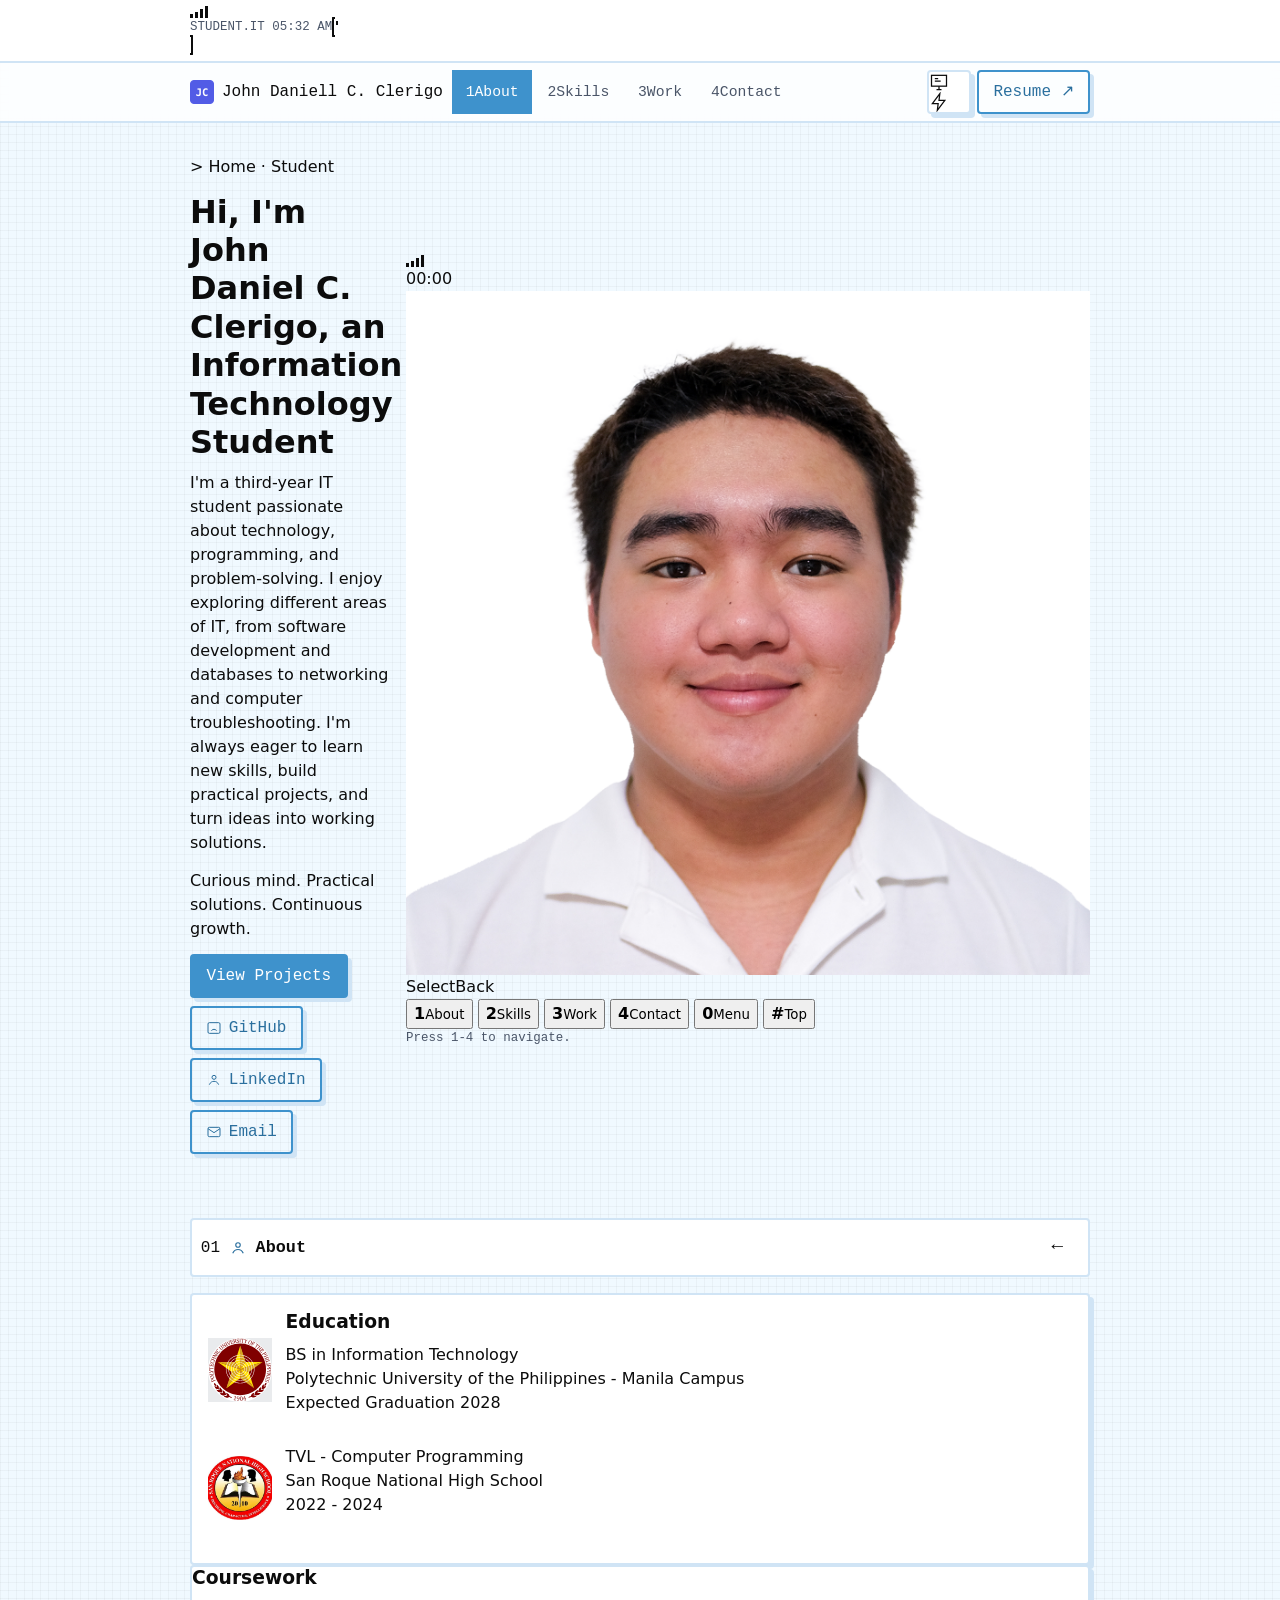
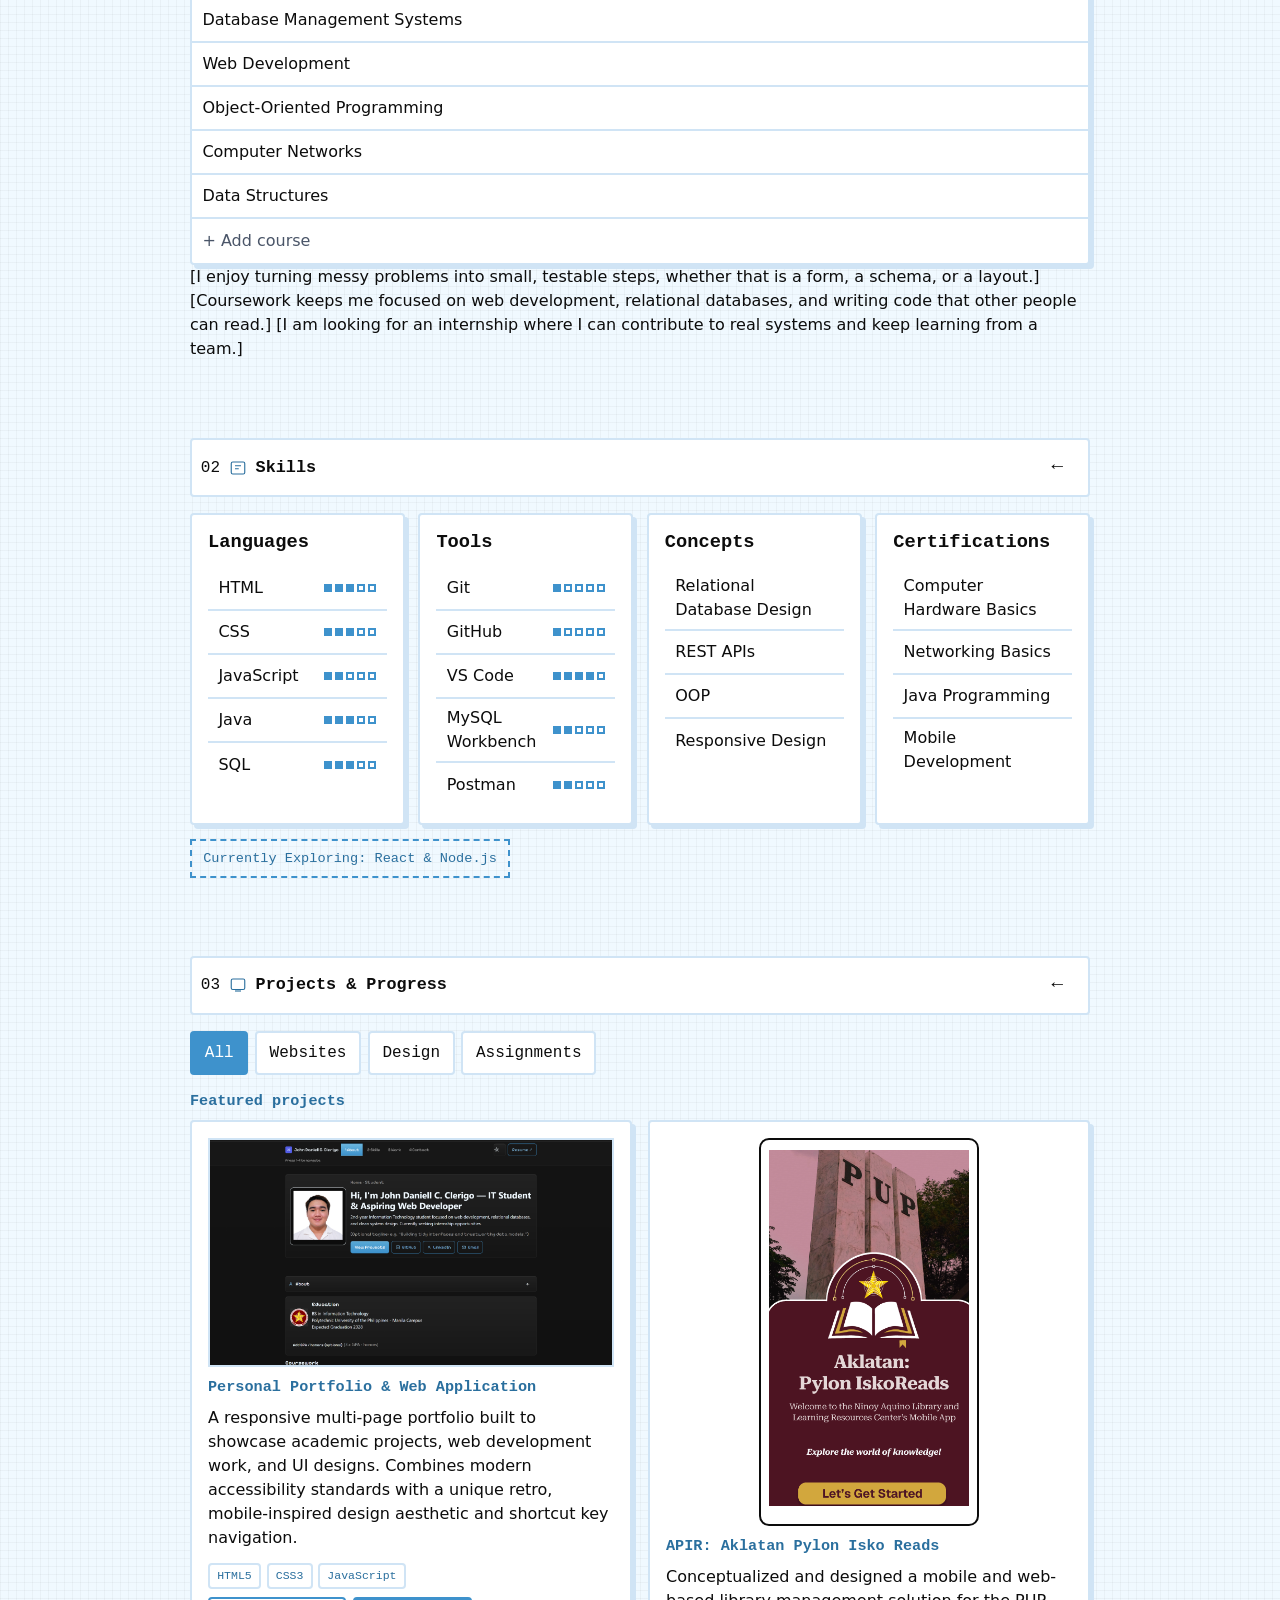
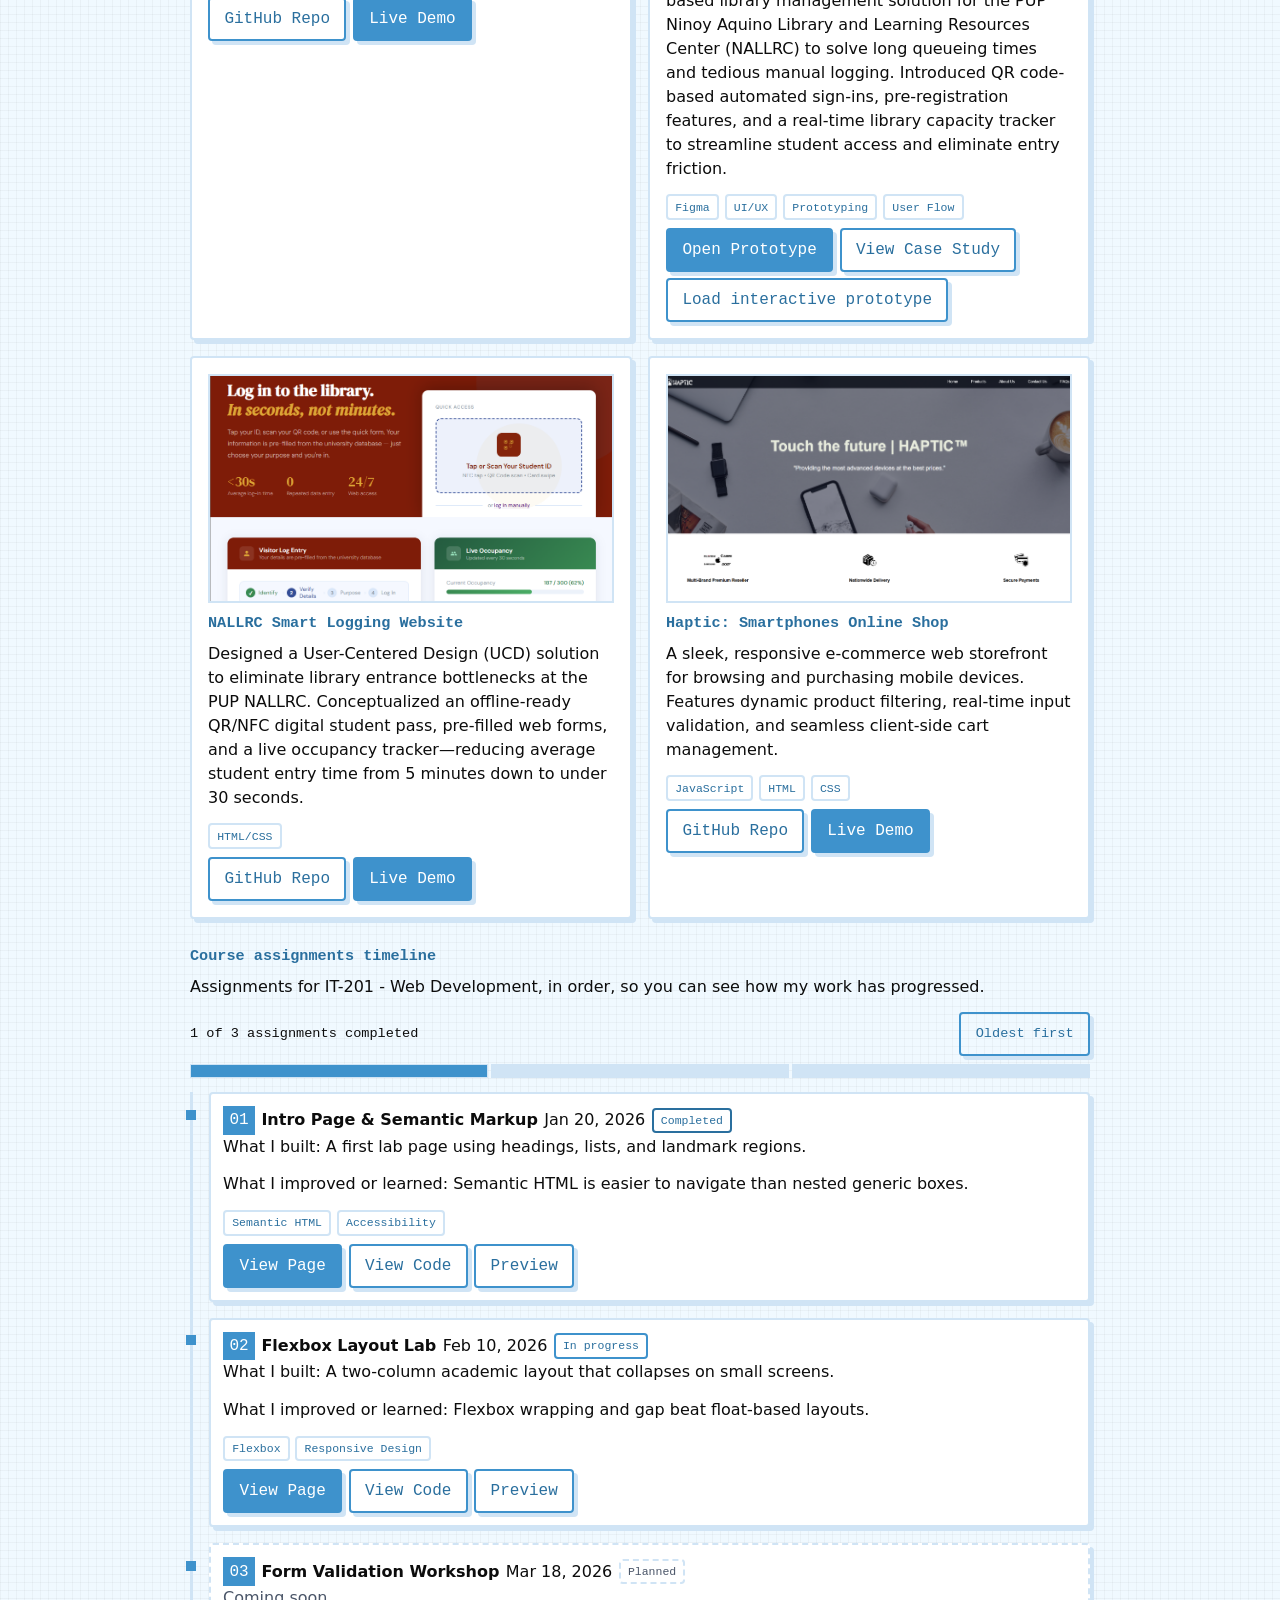
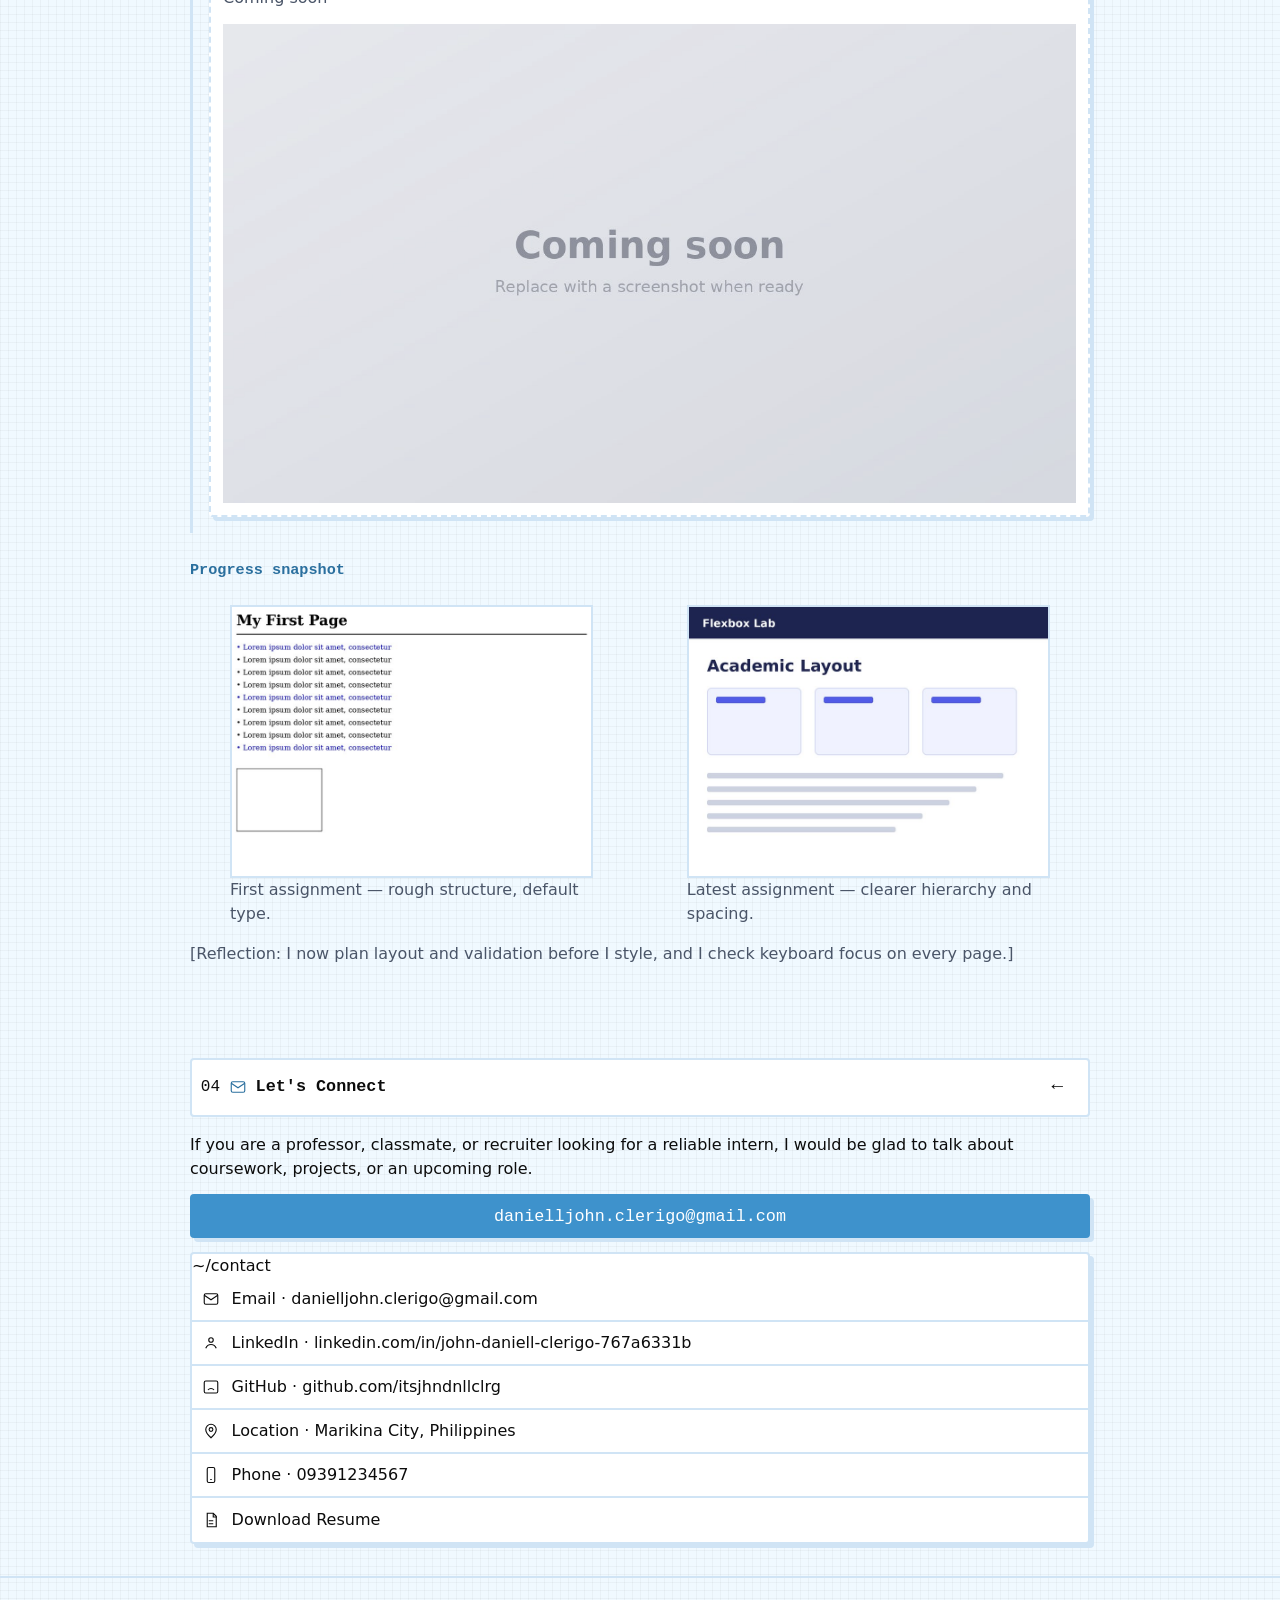
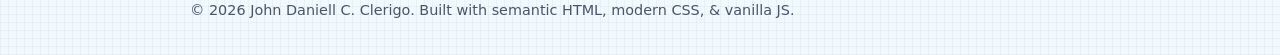
==== index.html @ c13b2cd9 "Redesign website with professional look, Nokia & Blackberry UI vibe (6ad8b2f47872bfcf7df436b7)" ====
<!DOCTYPE html>
<html lang="en" data-theme="dark">
<head>
  <meta charset="UTF-8">
  <meta name="viewport" content="width=device-width, initial-scale=1">
  <title>John Daniell C. Clerigo — IT Student Portfolio</title>
  <meta name="description" content="Portfolio of a 2nd-year Information Technology student seeking internships. Web development, databases, and clean system design.">
  <meta name="theme-color" content="#0a0a0f">
  <link rel="preconnect" href="https://fonts.googleapis.com">
  <link rel="preconnect" href="https://fonts.gstatic.com" crossorigin>
  <link href="https://fonts.googleapis.com/css2?family=Orbitron:wght@500;700;900&family=JetBrains+Mono:wght@400;500;700&family=Share+Tech+Mono&display=swap" rel="stylesheet">
  <link rel="stylesheet" href="styles.css">
</head>
<body>
  <a class="skip" href="#main">Skip to content</a>
  <div class="scroll-meter" aria-hidden="true"><span id="scroll-meter"></span></div>

  <header class="site-header" id="top">
    <div class="status-bar" aria-hidden="true">
      <div class="wrap status-inner">
        <span class="signal"><i></i><i></i><i></i><i></i></span>
        <span>STUDENT.IT</span>
        <span class="grow" id="status-clock" data-clock>00:00</span>
        <span class="battery" title="Battery"><span id="battery-fill"></span></span>
      </div>
    </div>
    <div class="wrap">
      <nav class="nav-row" aria-label="Primary">
        <a class="logo" href="#top">
          <span class="logo-mark"><img class="logo-img" src="images/logo/logo.png" alt="" aria-hidden="true" width="24" height="24" decoding="async"></span>
          <span class="logo-text">John Daniell C. Clerigo</span>
        </a>
        <ul class="nav-links">
          <li><a href="#about" data-nav="about"><span class="nav-key">1</span> About</a></li>
          <li><a href="#skills" data-nav="skills"><span class="nav-key">2</span> Skills</a></li>
          <li><a href="#work" data-nav="work"><span class="nav-key">3</span> Work</a></li>
          <li><a href="#contact" data-nav="contact"><span class="nav-key">4</span> Contact</a></li>
        </ul>
        <div class="nav-actions">
          <button class="icon-btn" id="theme-toggle" type="button" aria-label="Switch to LCD mode" aria-pressed="false">
            <svg class="icon-lcd" width="20" height="20" viewBox="0 0 24 24" aria-hidden="true" fill="none" stroke="currentColor" stroke-width="1.5"><rect x="3" y="4" width="18" height="13"/><path d="M7 8h4M7 11h7M9 21h6M12 17v4"/></svg>
            <svg class="icon-neon" width="20" height="20" viewBox="0 0 24 24" aria-hidden="true" fill="none" stroke="currentColor" stroke-width="1.5"><path d="M13 2 4 14h7l-1 8 9-12h-7z"/></svg>
          </button>
          <!-- TODO: replace — point this outlined Resume button at a real PDF -->
          <a class="btn btn-ghost" href="files/resume.pdf" target="_blank" rel="noopener noreferrer">Resume ↗</a>
        </div>
      </nav>
    </div>
  </header>

  <main id="main">
    <section class="hero" id="home" aria-labelledby="hero-title">
      <div class="wrap hero-grid">
        <div class="hero-copy">
          <p class="eyebrow"><span class="prompt" aria-hidden="true">&gt;</span> Home · Student<span class="cursor" aria-hidden="true"></span></p>
          <h1 id="hero-title" class="glitch" data-text="Hi, I'm John Daniel C. Clerigo, an Information Technology Student">Hi, I'm <span class="hl">John Daniel C. Clerigo</span>, an Information Technology Student</h1>
          <p class="lead">I'm a third-year IT student passionate about technology, programming, and problem-solving. I enjoy exploring different areas of IT, from software development and databases to networking and computer troubleshooting. I'm always eager to learn new skills, build practical projects, and turn ideas into working solutions.</p>
          <p class="tagline"><span data-typewriter>Curious mind. Practical solutions. Continuous growth.</span><span class="cursor" aria-hidden="true"></span></p>
          <div class="hero-actions">
            <a class="btn btn-solid" href="#work">View Projects</a>
            <a class="btn btn-ghost" href="https://github.com/itsjhndnllclrg" target="_blank" rel="noopener noreferrer">
              <svg width="16" height="16" viewBox="0 0 24 24" aria-hidden="true" fill="none" stroke="currentColor" stroke-width="1.5"><path d="M8 16s1.5-2 4-2 4 2 4 2"/><path d="M9 9h.01M15 9h.01"/><rect x="3" y="4" width="18" height="16" rx="2"/></svg>
              GitHub
            </a>
            <a class="btn btn-ghost" href="https://www.linkedin.com/in/john-daniell-clerigo-767a6331b" target="_blank" rel="noopener noreferrer">
              <svg width="16" height="16" viewBox="0 0 24 24" aria-hidden="true" fill="none" stroke="currentColor" stroke-width="1.5"><circle cx="12" cy="8" r="3"/><path d="M5 19c1.5-3.5 4-5 7-5s5.5 1.5 7 5"/></svg>
              LinkedIn
            </a>
            <a class="btn btn-ghost" href="mailto:danielljohn.clerigo@gmail.com">
              <svg width="16" height="16" viewBox="0 0 24 24" aria-hidden="true" fill="none" stroke="currentColor" stroke-width="1.5"><rect x="3" y="5" width="18" height="14" rx="2"/><path d="m3 7 9 6 9-6"/></svg>
              Email
            </a>
          </div>
        </div>

        <!-- Handset: the portrait sits on a phone "screen"; the keypad doubles as navigation -->
        <div class="device">
          <div class="device-body">
            <div class="device-top" aria-hidden="true"><span class="led"></span><span class="speaker"></span></div>
            <div class="device-screen">
              <div class="screen-bar" aria-hidden="true">
                <span class="signal"><i></i><i></i><i></i><i></i></span>
                <span data-clock>00:00</span>
              </div>
              <img class="media ratio-1x1" src="images/profile/profile.png" alt="Portrait of John Daniell C. Clerigo" width="400" height="400">
              <div class="screen-soft" aria-hidden="true"><span>Select</span><span>Back</span></div>
            </div>
            <div class="device-nav" aria-hidden="true"><span class="call"></span><span class="trackball"></span><span class="end"></span></div>
            <div class="keypad" role="group" aria-label="Keypad shortcuts">
              <button class="key" type="button" data-go="#about" data-key="1"><b>1</b><small>About</small></button>
              <button class="key" type="button" data-go="#skills" data-key="2"><b>2</b><small>Skills</small></button>
              <button class="key" type="button" data-go="#work" data-key="3"><b>3</b><small>Work</small></button>
              <button class="key" type="button" data-go="#contact" data-key="4"><b>4</b><small>Contact</small></button>
              <button class="key" type="button" data-open-menu data-key="0"><b>0</b><small>Menu</small></button>
              <button class="key" type="button" data-go="#top" data-key="#"><b>#</b><small>Top</small></button>
            </div>
          </div>
          <p class="hint">Press 1-4 to navigate.</p>
        </div>
      </div>
    </section>

    <section class="wrap" id="about" aria-labelledby="about-title">
      <header class="title-bar">
        <span class="sec-index" aria-hidden="true">01</span>
        <svg class="tb-icon" viewBox="0 0 24 24" aria-hidden="true" fill="none" stroke="currentColor" stroke-width="1.5"><circle cx="12" cy="8" r="3"/><path d="M5 19c1.5-3.5 4-5 7-5s5.5 1.5 7 5"/></svg>
        <h2 id="about-title" data-scramble>About</h2>
        <span class="sec-rule" aria-hidden="true"></span>
        <a class="tb-back" href="#top" aria-label="Back to top">←</a>
      </header>
      <div class="about-grid">
        <article class="card holo edu-card">
          <div class="edu">
            <!-- TODO: replace — university mark 64x64 (school crest or wordmark you have rights to use) -->
            <img class="media edu-logo" src="images/logo/school-logo.svg" alt="University crest" width="64" height="64" loading="lazy">
            <div>
              <h3>Education</h3>
              <p>BS in Information Technology<br>
                Polytechnic University of the Philippines - Manila Campus<br>
                Expected Graduation 2028</p>
            </div>
          </div>
          <div class="edu">
            <!-- TODO: replace — save the San Roque National High School logo as images/logo/school-logo-2.svg (or .png and update src) -->
            <img class="media edu-logo" src="images/logo/school-logo-2.jpg" alt="San Roque National High School logo" width="64" height="64" loading="lazy">
            <div>
              <p>TVL - Computer Programming<br>
                San Roque National High School<br>
                2022 - 2024</p>
            </div>
          </div>
        </article>
        <div class="card terminal list-card">
          <div class="term-head">
            <span class="term-dots" aria-hidden="true"><i></i><i></i><i></i></span>
            <h3>Coursework</h3>
          </div>
          <div class="row" tabindex="0"><span class="row-text">Database Management Systems</span></div>
          <div class="row" tabindex="0"><span class="row-text">Web Development</span></div>
          <div class="row" tabindex="0"><span class="row-text">Object-Oriented Programming</span></div>
          <div class="row" tabindex="0"><span class="row-text">Computer Networks</span></div>
          <div class="row" tabindex="0"><span class="row-text">Data Structures</span></div>
          <!-- TODO: replace — extra coursework row -->
          <div class="row" tabindex="0"><span class="row-text muted">+ Add course</span></div>
        </div>
      </div>
      <p class="bio-todo">
        <!-- TODO: replace — three-sentence bio -->
        [I enjoy turning messy problems into small, testable steps, whether that is a form, a schema, or a layout.]
        [Coursework keeps me focused on web development, relational databases, and writing code that other people can read.]
        [I am looking for an internship where I can contribute to real systems and keep learning from a team.]
      </p>
    </section>

    <section class="wrap" id="skills" aria-labelledby="skills-title">
      <header class="title-bar">
        <span class="sec-index" aria-hidden="true">02</span>
        <svg class="tb-icon" viewBox="0 0 24 24" aria-hidden="true" fill="none" stroke="currentColor" stroke-width="1.5"><path d="M8 9h8M8 13h5"/><rect x="3" y="4" width="18" height="16" rx="2"/></svg>
        <h2 id="skills-title" data-scramble>Skills</h2>
        <span class="sec-rule" aria-hidden="true"></span>
        <a class="tb-back" href="#top" aria-label="Back to top">←</a>
      </header>
      <div class="skills-grid">
        <article class="card">
          <div class="skill-head"><h3>Languages</h3></div>
          <div class="row" tabindex="0"><span class="row-text">HTML</span><span class="dots" aria-label="Proficiency 3 of 5"><i class="dot on"></i><i class="dot on"></i><i class="dot on"></i><i class="dot"></i><i class="dot"></i></span></div>
          <div class="row" tabindex="0"><span class="row-text">CSS</span><span class="dots" aria-label="Proficiency 3 of 5"><i class="dot on"></i><i class="dot on"></i><i class="dot on"></i><i class="dot"></i><i class="dot"></i></span></div>
          <div class="row" tabindex="0"><span class="row-text">JavaScript</span><span class="dots" aria-label="Proficiency 2 of 5"><i class="dot on"></i><i class="dot on"></i><i class="dot"></i><i class="dot"></i><i class="dot"></i></span></div>
          <div class="row" tabindex="0"><span class="row-text">Java</span><span class="dots" aria-label="Proficiency 3 of 5"><i class="dot on"></i><i class="dot on"></i><i class="dot on"></i><i class="dot"></i><i class="dot"></i></span></div>
          <div class="row" tabindex="0"><span class="row-text">SQL</span><span class="dots" aria-label="Proficiency 3 of 5"><i class="dot on"></i><i class="dot on"></i><i class="dot on"></i><i class="dot"></i><i class="dot"></i></span></div>
        </article>
        <article class="card">
          <div class="skill-head"><h3>Tools</h3></div>
          <div class="row" tabindex="0"><span class="row-text">Git</span><span class="dots" aria-label="Proficiency 1 of 5"><i class="dot on"></i><i class="dot"></i><i class="dot"></i><i class="dot"></i><i class="dot"></i></span></div>
          <div class="row" tabindex="0"><span class="row-text">GitHub</span><span class="dots" aria-label="Proficiency 1 of 5"><i class="dot on"></i><i class="dot"></i><i class="dot"></i><i class="dot"></i><i class="dot"></i></span></div>
          <div class="row" tabindex="0"><span class="row-text">VS Code</span><span class="dots" aria-label="Proficiency 4 of 5"><i class="dot on"></i><i class="dot on"></i><i class="dot on"></i><i class="dot on"></i><i class="dot"></i></span></div>
          <div class="row" tabindex="0"><span class="row-text">MySQL Workbench</span><span class="dots" aria-label="Proficiency 3 of 5"><i class="dot on"></i><i class="dot on"></i><i class="dot"></i><i class="dot"></i><i class="dot"></i></span></div>
          <div class="row" tabindex="0"><span class="row-text">Postman</span><span class="dots" aria-label="Proficiency 2 of 5"><i class="dot on"></i><i class="dot on"></i><i class="dot"></i><i class="dot"></i><i class="dot"></i></span></div>
        </article>
        <article class="card">
          <div class="skill-head"><h3>Concepts</h3></div>
          <div class="row" tabindex="0"><span class="row-text">Relational Database Design</span></div>
          <div class="row" tabindex="0"><span class="row-text">REST APIs</span></div>
          <div class="row" tabindex="0"><span class="row-text">OOP</span></div>
          <div class="row" tabindex="0"><span class="row-text">Responsive Design</span></div>
        </article>
        <article class="card">
          <div class="skill-head"><h3>Certifications</h3></div>
          <div class="row" tabindex="0"><span class="row-text">Computer Hardware Basics</span></div>
          <div class="row" tabindex="0"><span class="row-text">Networking Basics</span></div>
          <div class="row" tabindex="0"><span class="row-text">Java Programming</span></div>
          <div class="row" tabindex="0"><span class="row-text">Mobile Development</span></div>
        </article>
      </div>
      <p class="exploring">Currently Exploring: React &amp; Node.js</p>
    </section>

    <section class="wrap" id="work" aria-labelledby="work-title">
      <header class="title-bar">
        <span class="sec-index" aria-hidden="true">03</span>
        <svg class="tb-icon" viewBox="0 0 24 24" aria-hidden="true" fill="none" stroke="currentColor" stroke-width="1.5"><rect x="3" y="4" width="18" height="14" rx="2"/><path d="M8 20h8"/></svg>
        <h2 id="work-title" data-scramble>Projects &amp; Progress</h2>
        <span class="sec-rule" aria-hidden="true"></span>
        <a class="tb-back" href="#top" aria-label="Back to top">←</a>
      </header>

      <div class="chips" role="toolbar" aria-label="Filter work">
        <button type="button" data-filter="all" aria-pressed="true">All</button>
        <button type="button" data-filter="website" aria-pressed="false">Websites</button>
        <button type="button" data-filter="design" aria-pressed="false">Design</button>
        <button type="button" data-filter="assignment" aria-pressed="false">Assignments</button>
      </div>

      <div class="part" id="featured-part">
        <h3 class="part-title">Featured projects</h3>
        <div class="featured-grid" id="featured-mount">
          <article class="card phone-card" data-type="website">
            <img class="media ratio-16x9" src="images/projects/project-website.png" alt="Screenshot of the campus club website" width="1280" height="720" loading="lazy">
            <h3>Personal Portfolio & Web Application</h3>
            <p>A responsive multi-page portfolio built to showcase academic projects, web development work, and UI designs. Combines modern accessibility standards with a unique retro, mobile-inspired design aesthetic and shortcut key navigation.</p>
            <div class="tags"><span class="tag">HTML5</span><span class="tag">CSS3</span><span class="tag">JavaScript</span></div>
            <div class="btn-row">
              <a class="btn btn-ghost" href="https://github.com/username/repo-name" target="_blank" rel="noopener noreferrer">GitHub Repo</a>
              <a class="btn" href="https://example.com/demo" target="_blank" rel="noopener noreferrer">Live Demo</a>
            </div>
          </article>
          <article class="card phone-card" data-type="design">
            <div class="phone-frame"><img class="media ratio-9x16" src="images/projects/figma-preview.png" alt="Figma prototype preview of the lab hours app home screen" width="390" height="844" loading="lazy"></div>
            <h3>APIR: Aklatan Pylon Isko Reads</h3>
            <p>Conceptualized and designed a mobile and web-based library management solution for the PUP Ninoy Aquino Library and Learning Resources Center (NALLRC) to solve long queueing times and tedious manual logging. Introduced QR code-based automated sign-ins, pre-registration features, and a real-time library capacity tracker to streamline student access and eliminate entry friction.</p>
            <div class="tags"><span class="tag">Figma</span><span class="tag">UI/UX</span><span class="tag">Prototyping</span><span class="tag">User Flow</span></div>
            <div class="btn-row">
              <a class="btn" href="https://www.figma.com/proto/Z9Pwp96G6iDYp6Mgc9vI0x/master?node-id=774-1067&starting-point-node-id=774%3A1067&t=7H3u7gcsAoP9aYq5-1" target="_blank" rel="noopener noreferrer">Open Prototype</a>
              <a class="btn btn-ghost" href="https://docs.google.com/document/d/14WGVRVp4-AYHR7P2AM6S5hpCzhTPmUwiMzcJf4AJgGg/edit?usp=sharing" target="_blank" rel="noopener noreferrer">View Case Study</a>
              <button class="btn btn-ghost" type="button" data-figma="https://www.figma.com/proto/Z9Pwp96G6iDYp6Mgc9vI0x/master?node-id=774-1067&starting-point-node-id=774%3A1067&t=7H3u7gcsAoP9aYq5-1">Load interactive prototype</button>
            </div>
          </article>
          <article class="card phone-card" data-type="website">
            <img class="media ratio-16x9" src="images/projects/project-sims.png" alt="Screenshot of the Student Information Management System dashboard" width="1280" height="720" loading="lazy">
            <h3>NALLRC Smart Logging Website</h3>
            <p>Designed a User-Centered Design (UCD) solution to eliminate library entrance bottlenecks at the PUP NALLRC. Conceptualized an offline-ready QR/NFC digital student pass, pre-filled web forms, and a live occupancy tracker—reducing average student entry time from 5 minutes down to under 30 seconds.</p>
            <div class="tags"><span class="tag">HTML/CSS</span></div>
            <div class="btn-row">
              <a class="btn btn-ghost" href="https://github.com/itsjhndnllclrg/nallrc-smart-logging-website" target="_blank" rel="noopener noreferrer">GitHub Repo</a>
              <a class="btn" href="https://itsjhndnllclrg.github.io/nallrc-smart-logging-website/" target="_blank" rel="noopener noreferrer">Live Demo</a>
            </div>
          </article>
          <article class="card phone-card" data-type="website">
            <img class="media ratio-16x9" src="images/projects/haptic-preview.png" alt="Screenshot of the library visitor logging form" width="1280" height="720" loading="lazy">
            <h3>Haptic: Smartphones Online Shop</h3>
            <p>A sleek, responsive e-commerce web storefront for browsing and purchasing mobile devices. Features dynamic product filtering, real-time input validation, and seamless client-side cart management.</p>
            <div class="tags"><span class="tag">JavaScript</span><span class="tag">HTML</span><span class="tag">CSS</span></div>
            <div class="btn-row">
              <a class="btn btn-ghost" href="https://github.com/itsjhndnllclrg/haptic2023" target="_blank" rel="noopener noreferrer">GitHub Repo</a>
              <a class="btn" href="https://itsjhndnllclrg.github.io/haptic2023/src/home/home.html#" target="_blank" rel="noopener noreferrer">Live Demo</a>
            </div>
          </article>
        </div>
      </div>

      <div class="part" id="timeline-part">
        <h3 class="part-title">Course assignments timeline</h3>
        <p class="part-lead">Assignments for IT-201 - Web Development, in order, so you can see how my work has progressed.
        </p>
        <div class="progress-head">
          <span id="progress-label">1 of 3 assignments completed</span>
          <button class="btn btn-ghost sort-toggle" id="sort-toggle" type="button">Oldest first</button>
        </div>
        <div class="progress-track" id="progress-track" role="img" aria-label="1 of 3 assignments completed">
          <span class="progress-block on"></span><span class="progress-block"></span><span class="progress-block"></span>
        </div>
        <ol class="timeline" id="timeline-mount">
          <!-- TODO: replace — assignment 01 page, repo, and preview -->
          <li>
            <article class="card entry">
              <div class="entry-top">
                <span class="badge">01</span>
                <strong>Intro Page &amp; Semantic Markup</strong>
                <time datetime="2026-01-20">Jan 20, 2026</time>
                <span class="status-chip completed">Completed</span>
              </div>
              <p>What I built: A first lab page using headings, lists, and landmark regions.</p>
              <p>What I improved or learned: Semantic HTML is easier to navigate than nested generic boxes.</p>
              <div class="tags"><span class="tag">Semantic HTML</span><span class="tag">Accessibility</span></div>
              <div class="btn-row">
                <a class="btn" href="assignments/01-intro/index.html" target="_blank" rel="noopener noreferrer">View Page</a>
                <a class="btn btn-ghost" href="https://github.com/username/repo-name" target="_blank" rel="noopener noreferrer">View Code</a>
                <button class="btn btn-ghost" type="button" data-preview="assignments/01-intro/index.html">Preview</button>
              </div>
              <div class="preview-frame" hidden></div>
            </article>
          </li>
          <!-- TODO: replace — assignment 02 page, repo, and preview -->
          <li>
            <article class="card entry">
              <div class="entry-top">
                <span class="badge">02</span>
                <strong>Flexbox Layout Lab</strong>
                <time datetime="2026-02-10">Feb 10, 2026</time>
                <span class="status-chip progress">In progress</span>
              </div>
              <p>What I built: A two-column academic layout that collapses on small screens.</p>
              <p>What I improved or learned: Flexbox wrapping and gap beat float-based layouts.</p>
              <div class="tags"><span class="tag">Flexbox</span><span class="tag">Responsive Design</span></div>
              <div class="btn-row">
                <a class="btn" href="assignments/02-flexbox/index.html" target="_blank" rel="noopener noreferrer">View Page</a>
                <a class="btn btn-ghost" href="https://github.com/username/repo-name" target="_blank" rel="noopener noreferrer">View Code</a>
                <button class="btn btn-ghost" type="button" data-preview="assignments/02-flexbox/index.html">Preview</button>
              </div>
              <div class="preview-frame" hidden></div>
            </article>
          </li>
          <!-- TODO: replace — assignment 03 (planned) -->
          <li>
            <article class="card entry is-planned">
              <div class="entry-top">
                <span class="badge">03</span>
                <strong>Form Validation Workshop</strong>
                <time datetime="2026-03-18">Mar 18, 2026</time>
                <span class="status-chip planned">Planned</span>
              </div>
              <p class="muted">Coming soon</p>
              <img class="media ratio-16x9" src="images/progress/coming-soon.jpg" alt="Preview coming soon" width="1280" height="720" loading="lazy">
            </article>
          </li>
        </ol>
      </div>

      <div class="part">
        <h3 class="part-title">Progress snapshot</h3>
        <div class="ba-grid">
          <figure>
            <!-- TODO: replace — earliest assignment screenshot 4:3 -->
            <img class="media ratio-4x3" src="images/progress/before.jpg" alt="Screenshot of my first assignment" width="800" height="600" loading="lazy">
            <figcaption class="muted">First assignment — rough structure, default type.</figcaption>
          </figure>
          <figure>
            <!-- TODO: replace — latest assignment screenshot 4:3 -->
            <img class="media ratio-4x3" src="images/progress/after.jpg" alt="Screenshot of my latest assignment" width="800" height="600" loading="lazy">
            <figcaption class="muted">Latest assignment — clearer hierarchy and spacing.</figcaption>
          </figure>
        </div>
        <!-- TODO: replace — one-sentence reflection on growth -->
        <p class="muted reflection">[Reflection: I now plan layout and validation before I style, and I check keyboard focus on every page.]</p>
      </div>
    </section>

    <section class="wrap" id="contact" aria-labelledby="contact-title">
      <header class="title-bar">
        <span class="sec-index" aria-hidden="true">04</span>
        <svg class="tb-icon" viewBox="0 0 24 24" aria-hidden="true" fill="none" stroke="currentColor" stroke-width="1.5"><rect x="3" y="5" width="18" height="14" rx="2"/><path d="m3 7 9 6 9-6"/></svg>
        <h2 id="contact-title" data-scramble>Let's Connect</h2>
        <span class="sec-rule" aria-hidden="true"></span>
        <a class="tb-back" href="#top" aria-label="Back to top">←</a>
      </header>
      <div class="contact-grid">
        <div class="contact-intro">
          <p class="lead">If you are a professor, classmate, or recruiter looking for a reliable intern, I would be glad to talk about coursework, projects, or an upcoming role.</p>
          <p><a class="btn btn-solid contact-cta" href="mailto:danielljohn.clerigo@gmail.com">danielljohn.clerigo@gmail.com</a></p>
        </div>
        <div class="card terminal list-card">
          <div class="term-head" aria-hidden="true">
            <span class="term-dots"><i></i><i></i><i></i></span>
            <span class="term-title">~/contact</span>
          </div>
          <!-- TODO: replace — real email address -->
          <a class="row" href="mailto:danielljohn.clerigo@gmail.com">
            <svg width="18" height="18" viewBox="0 0 24 24" aria-hidden="true" fill="none" stroke="currentColor" stroke-width="1.5"><rect x="3" y="5" width="18" height="14" rx="2"/><path d="m3 7 9 6 9-6"/></svg>
            <span class="row-text">Email · danielljohn.clerigo@gmail.com</span>
          </a>
          <!-- TODO: replace — LinkedIn profile URL -->
          <a class="row" href="https://www.linkedin.com/in/john-daniell-clerigo-767a6331b" target="_blank" rel="noopener noreferrer">
            <svg width="18" height="18" viewBox="0 0 24 24" aria-hidden="true" fill="none" stroke="currentColor" stroke-width="1.5"><circle cx="12" cy="8" r="3"/><path d="M5 19c1.5-3.5 4-5 7-5s5.5 1.5 7 5"/></svg>
            <span class="row-text">LinkedIn · <span>linkedin.com/in/john-daniell-clerigo-767a6331b</span></span>
          </a>
          <!-- TODO: replace — GitHub profile URL -->
          <a class="row" href="https://github.com/itsjhndnllclrg" target="_blank" rel="noopener noreferrer">
            <svg width="18" height="18" viewBox="0 0 24 24" aria-hidden="true" fill="none" stroke="currentColor" stroke-width="1.5"><path d="M8 16s1.5-2 4-2 4 2 4 2"/><rect x="3" y="4" width="18" height="16" rx="2"/></svg>
            <span class="row-text">GitHub · <span>github.com/itsjhndnllclrg</span></span>
          </a>
          <!-- TODO: replace — city / region -->
          <div class="row" tabindex="0">
            <svg width="18" height="18" viewBox="0 0 24 24" aria-hidden="true" fill="none" stroke="currentColor" stroke-width="1.5"><path d="M12 21s7-6.2 7-11a7 7 0 1 0-14 0c0 4.8 7 11 7 11z"/><circle cx="12" cy="10" r="2.5"/></svg>
            <span class="row-text">Location · Marikina City, Philippines</span>
          </div>
          <!-- TODO: replace — optional phone, or remove this row -->
          <div class="row" tabindex="0">
            <svg width="18" height="18" viewBox="0 0 24 24" aria-hidden="true" fill="none" stroke="currentColor" stroke-width="1.5"><rect x="7" y="2" width="10" height="20" rx="2"/><path d="M11 18h2"/></svg>
            <span class="row-text">Phone · 09391234567</span>
          </div>
          <!-- TODO: replace — resume PDF -->
          <a class="row" href="files/resume.pdf" target="_blank" rel="noopener noreferrer">
            <svg width="18" height="18" viewBox="0 0 24 24" aria-hidden="true" fill="none" stroke="currentColor" stroke-width="1.5"><path d="M7 3h8l4 4v14H7z"/><path d="M15 3v5h5M9 13h6M9 17h6"/></svg>
            <span class="row-text">Download Resume</span>
          </a>
        </div>
      </div>
    </section>
  </main>

  <footer class="site-footer">
    <div class="wrap">
      <p>© 2026 John Daniell C. Clerigo. Built with semantic HTML, modern CSS, &amp; vanilla JS.</p>
    </div>
  </footer>

  <div class="softkeys" aria-label="Phone softkeys">
    <button type="button" id="soft-menu">Menu</button>
    <span class="softkeys-pad" aria-hidden="true"></span>
    <button type="button" id="soft-top">Top</button>
  </div>

  <dialog class="menu-ui" id="menu-dialog" aria-label="Numbered menu">
    <div class="card handset">
      <header class="title-bar">
        <h2>Menu</h2>
        <button class="tb-back" type="button" id="menu-close" aria-label="Close menu">←</button>
      </header>
      <ol class="menu-list">
        <li><button class="btn" type="button" data-go="#about">1 About</button></li>
        <li><button class="btn" type="button" data-go="#skills">2 Skills</button></li>
        <li><button class="btn" type="button" data-go="#work">3 Work</button></li>
        <li><button class="btn" type="button" data-go="#contact">4 Contact</button></li>
      </ol>
      <form class="cmd" id="cmd-form" autocomplete="off">
        <label class="sr-only" for="cmd-input">Command</label>
        <span class="prompt" aria-hidden="true">&gt;</span>
        <input id="cmd-input" type="text" spellcheck="false" placeholder="type help">
      </form>
      <p class="cmd-out" id="cmd-out" aria-live="polite"></p>
    </div>
  </dialog>

  <script src="script.js"></script>
</body>
</html>
---- styles.css ----
/* ===== VARIABLES ===== */
:root {
  --accent: #3E92CC;
  --accent-text: #2A6F9E;
  --bg: #F0F9FF;
  --card: #FFFFFF;
  --border: #D0E4F5;
  --text: #0C0C0C;
  --muted: #4A5568;
  --on-accent: #FFFFFF;
  --radius: 4px;
  --shadow: 4px 4px 0 var(--border);
  --border-w: 2px;
  --font-pixel: "Pixelify Sans", ui-monospace, "Cascadia Mono", "Segoe UI Mono", monospace;
  --font-body: system-ui, -apple-system, "Segoe UI", Roboto, sans-serif;
  --max: 900px;
  --tap: 44px;
  --ease: 0.16s steps(3);
}

[data-theme="dark"] {
  --accent: #3E92CC;
  --accent-text: #7EB8E0;
  --bg: #0C0C0C;
  --card: #181818;
  --border: #2A2A2A;
  --text: #F0F9FF;
  --muted: #A0A0A0;
  --on-accent: #FFFFFF;
  --radius: 8px;
  --shadow: none;
  --border-w: 1px;
  --font-body: system-ui, -apple-system, "Segoe UI", Roboto, sans-serif;
}

/* ===== BASE ===== */
*, *::before, *::after { box-sizing: border-box; }
html { scroll-behavior: smooth; }
@media (prefers-reduced-motion: reduce) {
  html { scroll-behavior: auto; }
  *, *::before, *::after {
    animation: none !important;
    transition: none !important;
    scroll-behavior: auto !important;
  }
}

body {
  margin: 0;
  font-family: var(--font-body);
  color: var(--text);
  background-color: var(--bg);
  background-image:
    repeating-linear-gradient(0deg, rgba(12, 12, 12, 0.035) 0 1px, transparent 1px 8px),
    repeating-linear-gradient(90deg, rgba(12, 12, 12, 0.035) 0 1px, transparent 1px 8px);
  line-height: 1.5;
  min-height: 100vh;
  padding-bottom: 4.5rem;
}
[data-theme="dark"] body {
  background-image: linear-gradient(180deg, #141414 0%, #0C0C0C 48%);
  letter-spacing: -0.01em;
}

img, svg, canvas { max-width: 100%; display: block; }
[hidden] { display: none !important; }
a { color: var(--accent-text); }
a:hover { color: var(--accent); }
h1, h2, h3 { line-height: 1.2; margin: 0 0 0.6rem; }
p { margin: 0 0 0.85rem; }
button, input, select { font: inherit; }
:focus { outline: none; }
:focus-visible {
  outline: 3px solid var(--accent);
  outline-offset: 2px;
}

.skip {
  position: absolute;
  left: 0.75rem;
  top: -3rem;
  z-index: 100;
  background: var(--card);
  color: var(--text);
  padding: 0.5rem 0.85rem;
  border: var(--border-w) solid var(--border);
  text-decoration: none;
}
.skip:focus { top: 0.75rem; }

.wrap {
  width: min(100% - 1.25rem, var(--max));
  margin-inline: auto;
}

.pixel {
  font-family: var(--font-pixel);
  letter-spacing: 0.02em;
}

/* ===== RETRO COMPONENTS ===== */
.status-bar {
  display: flex;
  align-items: center;
  gap: 0.6rem;
  padding: 0.35rem 0.9rem;
  font-family: var(--font-pixel);
  font-size: 0.78rem;
  color: var(--muted);
  border-bottom: var(--border-w) solid var(--border);
  background: var(--card);
}
[data-theme="dark"] .status-bar {
  background: linear-gradient(#222, #181818);
  border-bottom-color: #333;
  box-shadow: inset 0 1px 0 rgba(255, 255, 255, 0.12);
}
.status-bar .grow { margin-left: auto; }
.signal { display: flex; align-items: flex-end; gap: 2px; height: 12px; }
.signal i {
  display: block;
  width: 3px;
  background: var(--text);
}
.signal i:nth-child(1) { height: 4px; }
.signal i:nth-child(2) { height: 6px; }
.signal i:nth-child(3) { height: 9px; }
.signal i:nth-child(4) { height: 12px; }
.battery {
  width: 22px;
  height: 10px;
  border: 2px solid var(--text);
  border-radius: 1px;
  position: relative;
  padding: 1px;
}
.battery::after {
  content: "";
  position: absolute;
  right: -4px;
  top: 2px;
  width: 2px;
  height: 4px;
  background: var(--text);
}
.battery span {
  display: block;
  height: 100%;
  width: 72%;
  background: var(--accent);
}

.site-header { background: var(--card); border-bottom: var(--border-w) solid var(--border); }
[data-theme="dark"] .site-header {
  background: linear-gradient(#1f1f1f, #181818);
  box-shadow: inset 0 1px 0 rgba(255, 255, 255, 0.1);
}

.nav-row {
  display: flex;
  align-items: center;
  gap: 0.6rem;
  padding: 0.45rem 0;
  flex-wrap: wrap;
}
.logo {
  display: inline-flex;
  align-items: center;
  gap: 0.5rem;
  color: var(--text);
  text-decoration: none;
  font-family: var(--font-pixel);
  min-height: var(--tap);
}
.logo .placeholder { width: 24px; height: 24px; flex: 0 0 24px; font-size: 0.45rem; padding: 0; }
.logo .logo-img { width: 24px; height: 24px; flex: 0 0 24px; image-rendering: auto; }

.nav-links {
  display: none;
  list-style: none;
  margin: 0;
  padding: 0;
  gap: 0.15rem;
}
.nav-links a {
  display: inline-flex;
  align-items: center;
  min-height: var(--tap);
  padding: 0 0.7rem;
  text-decoration: none;
  color: var(--muted);
  font-family: var(--font-pixel);
  font-size: 0.92rem;
  border: 2px solid transparent;
}
.nav-links a[aria-current="true"],
.nav-links a:hover {
  color: var(--on-accent);
  background: var(--accent);
}
[data-theme="dark"] .nav-links a[aria-current="true"],
[data-theme="dark"] .nav-links a:hover {
  background: linear-gradient(#6BB7E0, #3E92CC);
  box-shadow: inset 0 1px 0 rgba(255, 255, 255, 0.35);
}

.nav-actions { display: flex; align-items: center; gap: 0.4rem; margin-left: auto; }
.hint {
  display: none;
  width: 100%;
  margin: 0;
  padding: 0 0 0.45rem;
  color: var(--muted);
  font-size: 0.78rem;
  font-family: var(--font-pixel);
}

.btn {
  display: inline-flex;
  align-items: center;
  justify-content: center;
  gap: 0.4rem;
  min-height: var(--tap);
  padding: 0 0.9rem;
  border: var(--border-w) solid var(--accent);
  border-radius: var(--radius);
  background: var(--accent);
  color: var(--on-accent);
  text-decoration: none;
  font-family: var(--font-pixel);
  cursor: pointer;
  transition: transform var(--ease), background var(--ease);
}
.btn:hover { filter: brightness(1.05); }
.btn-ghost {
  background: transparent;
  color: var(--accent-text);
  border-color: var(--accent);
}
[data-theme="light"] .btn,
[data-theme="light"] .btn-ghost {
  box-shadow: 4px 4px 0 var(--border);
}
[data-theme="dark"] .btn:not(.btn-ghost) {
  background: linear-gradient(#5AA9D6, #3E92CC);
  border-color: #2A6F9E;
  box-shadow: inset 0 1px 0 rgba(255, 255, 255, 0.28);
}
[data-theme="dark"] .btn-ghost {
  background: transparent;
  color: var(--accent-text);
  box-shadow: inset 0 1px 0 rgba(255, 255, 255, 0.12);
}
[data-theme="dark"] .btn-ghost:hover {
  background: linear-gradient(#5AA9D6, #3E92CC);
  color: var(--on-accent);
}
.icon-btn {
  width: var(--tap);
  height: var(--tap);
  padding: 0;
  border: var(--border-w) solid var(--border);
  border-radius: var(--radius);
  background: var(--card);
  color: var(--text);
  cursor: pointer;
}
[data-theme="light"] .icon-btn { box-shadow: 4px 4px 0 var(--border); }
[data-theme="dark"] .icon-btn {
  background: linear-gradient(#222, #181818);
  box-shadow: inset 0 1px 0 rgba(255, 255, 255, 0.12);
}
.icon-sun { display: none; }
[data-theme="dark"] .icon-sun { display: block; }
[data-theme="dark"] .icon-moon { display: none; }

.card {
  background: var(--card);
  border: var(--border-w) solid var(--border);
  border-radius: var(--radius);
  padding: 1rem;
}
[data-theme="light"] .card { box-shadow: var(--shadow); }
[data-theme="dark"] .card {
  background: linear-gradient(#222, #181818);
  box-shadow: inset 0 1px 0 rgba(255, 255, 255, 0.12);
}

.title-bar {
  display: flex;
  align-items: center;
  gap: 0.55rem;
  margin: 0 0 1rem;
  padding: 0.35rem 0.55rem;
  border: var(--border-w) solid var(--border);
  border-radius: var(--radius);
  background: var(--card);
  font-family: var(--font-pixel);
}
[data-theme="dark"] .title-bar {
  background: linear-gradient(#222, #181818);
  box-shadow: inset 0 1px 0 rgba(255, 255, 255, 0.12);
}
.title-bar h2 { margin: 0; flex: 1; font-size: 1.05rem; font-weight: 600; }
.tb-icon { width: 18px; height: 18px; color: var(--accent-text); flex: 0 0 18px; }
.tb-back {
  min-width: var(--tap);
  min-height: var(--tap);
  display: grid;
  place-items: center;
  color: var(--text);
  text-decoration: none;
  font-size: 1.2rem;
}

.row {
  display: flex;
  align-items: center;
  gap: 0.7rem;
  width: 100%;
  min-height: var(--tap);
  padding: 0.45rem 0.65rem;
  border: 0;
  border-bottom: var(--border-w) solid var(--border);
  background: transparent;
  color: inherit;
  text-align: left;
  text-decoration: none;
  cursor: pointer;
  font: inherit;
}
.row:last-child { border-bottom: 0; }
.row:hover, .row:focus-visible {
  background: var(--accent);
  color: var(--on-accent);
}
.row:hover .muted, .row:focus-visible .muted,
.row:hover a, .row:focus-visible a { color: var(--on-accent); }
[data-theme="dark"] .row:hover,
[data-theme="dark"] .row:focus-visible {
  background: linear-gradient(#6BB7E0, #3E92CC);
  box-shadow: inset 0 1px 0 rgba(255, 255, 255, 0.35);
}

.tag, .chip, .status-chip {
  display: inline-flex;
  align-items: center;
  min-height: 1.6rem;
  padding: 0 0.45rem;
  border: 2px solid var(--border);
  border-radius: var(--radius);
  font-family: var(--font-pixel);
  font-size: 0.72rem;
  color: var(--accent-text);
  background: var(--card);
}
.tags { display: flex; flex-wrap: wrap; gap: 0.35rem; margin: 0.5rem 0; }

.softkeys {
  position: fixed;
  left: 0;
  right: 0;
  bottom: 0;
  z-index: 50;
  display: flex;
  gap: 0.5rem;
  padding: 0.4rem 0.75rem calc(0.4rem + env(safe-area-inset-bottom));
  background: var(--card);
  border-top: var(--border-w) solid var(--border);
}
[data-theme="dark"] .softkeys {
  background: linear-gradient(#1a1a1a, #111);
  box-shadow: inset 0 1px 0 rgba(255, 255, 255, 0.1);
}
.softkeys button {
  flex: 1;
  min-height: var(--tap);
  font-family: var(--font-pixel);
  border: var(--border-w) solid var(--border);
  border-radius: var(--radius);
  background: var(--card);
  color: var(--text);
  cursor: pointer;
}

/* ===== PLACEHOLDERS ===== */
.placeholder {
  display: grid;
  place-items: center;
  width: 100%;
  border: 2px dashed var(--muted);
  background-color: color-mix(in srgb, var(--card) 88%, var(--muted));
  background-image: repeating-linear-gradient(
    -45deg,
    transparent 0 8px,
    color-mix(in srgb, var(--muted) 16%, transparent) 8px 16px
  );
  color: var(--muted);
  font-family: var(--font-pixel);
  font-size: 0.72rem;
  text-align: center;
  padding: 0.4rem;
  aspect-ratio: 1;
}
.placeholder.ratio-16x9 { aspect-ratio: 16 / 9; }
.placeholder.ratio-9x16 { aspect-ratio: 9 / 16; }
.placeholder.ratio-4x3 { aspect-ratio: 4 / 3; }
.placeholder.sm { font-size: 0.55rem; }

/* ===== IMAGES (swap the files in /images, no CSS changes needed) ===== */
.media {
  display: block;
  width: 100%;
  height: auto;
  object-fit: cover;
  background-color: color-mix(in srgb, var(--card) 88%, var(--muted));
}
.media.ratio-1x1 { aspect-ratio: 1; }
.media.ratio-16x9 { aspect-ratio: 16 / 9; }
.media.ratio-9x16 { aspect-ratio: 9 / 16; }
.media.ratio-4x3 { aspect-ratio: 4 / 3; }
.media.edu-logo { width: 64px; height: 64px; object-fit: contain; }
.entry.is-planned .media { filter: grayscale(0.4); opacity: 0.85; }
.phone-card > .media { margin-bottom: 0.7rem; border: 2px solid var(--border); }
.ba-grid .media { border: 2px solid var(--border); }

/* ===== SECTIONS ===== */
section { padding: 1.6rem 0; }
.home-screen {
  border: var(--border-w) solid var(--border);
  border-radius: var(--radius);
  padding: 1rem;
  background: var(--card);
}
[data-theme="light"] .home-screen { box-shadow: var(--shadow); }
[data-theme="dark"] .home-screen {
  background: linear-gradient(#222, #151515);
  box-shadow: inset 0 1px 0 rgba(255, 255, 255, 0.14);
}
.hero-grid { display: grid; gap: 1rem; }
.wallpaper {
  max-width: 280px;
  margin: 0 auto;
  padding: 0.7rem 0.7rem 1.1rem;
  border: var(--border-w) solid var(--text);
  border-radius: 12px;
  background: var(--bg);
}
[data-theme="light"] .wallpaper { border-radius: 6px; }
.hero h1 { font-size: clamp(1.35rem, 4vw, 2rem); }
.hero-actions { display: flex; flex-wrap: wrap; gap: 0.5rem; }
.muted { color: var(--muted); }
.edu {
  display: grid;
  grid-template-columns: 64px 1fr;
  gap: 0.85rem;
  align-items: center;
  margin-bottom: 1rem;
}
.list-card { padding: 0; overflow: hidden; }
.row-text { flex: 1; }
.row-label { font-family: var(--font-pixel); font-size: 0.85rem; }
.coursework-title { margin: 1rem 0 0.4rem; }
.bio { margin-top: 1rem; color: var(--muted); }

.skills-grid {
  display: grid;
  gap: 0.85rem;
}
.skill-head {
  display: flex;
  justify-content: space-between;
  align-items: baseline;
  font-family: var(--font-pixel);
  margin-bottom: 0.2rem;
}
.dots { display: flex; gap: 3px; }
.dot {
  width: 8px;
  height: 8px;
  border: 2px solid var(--accent);
  background: transparent;
}
.dot.on { background: var(--accent); }
.exploring {
  display: inline-block;
  margin-top: 0.9rem;
  padding: 0.45rem 0.7rem;
  border: 2px dashed var(--accent);
  color: var(--accent-text);
  font-family: var(--font-pixel);
  font-size: 0.85rem;
}

.part { margin-bottom: 1.75rem; }
.part h3 { font-family: var(--font-pixel); font-size: 0.95rem; color: var(--accent-text); }
.featured-grid { display: grid; gap: 1rem; }
.phone-card .screen { margin-bottom: 0.7rem; }
.phone-frame {
  max-width: 220px;
  margin: 0 auto 0.7rem;
  padding: 10px 8px 18px;
  border: 3px solid var(--text);
  border-radius: 22px;
  background: var(--card);
}
[data-theme="light"] .phone-frame { border-width: 2px; border-radius: 10px; }
.btn-row { display: flex; flex-wrap: wrap; gap: 0.4rem; }
.add-card {
  display: grid;
  place-items: center;
  min-height: 180px;
  border: 2px dashed var(--muted);
  color: var(--muted);
  font-family: var(--font-pixel);
  text-align: center;
  background: repeating-linear-gradient(-45deg, transparent 0 8px, color-mix(in srgb, var(--muted) 12%, transparent) 8px 16px);
}

.chips {
  display: flex;
  gap: 0.4rem;
  overflow-x: auto;
  padding-bottom: 0.4rem;
  margin-bottom: 0.7rem;
  -webkit-overflow-scrolling: touch;
}
.chips button {
  flex: 0 0 auto;
  min-height: var(--tap);
  padding: 0 0.8rem;
  border: 2px solid var(--border);
  border-radius: var(--radius);
  background: var(--card);
  color: var(--text);
  font-family: var(--font-pixel);
  cursor: pointer;
}
.chips button[aria-pressed="true"] {
  background: var(--accent);
  border-color: var(--accent);
  color: var(--on-accent);
}
[data-theme="dark"] .chips button[aria-pressed="true"] {
  background: linear-gradient(#6BB7E0, #3E92CC);
}

.progress-head {
  display: flex;
  justify-content: space-between;
  gap: 0.5rem;
  align-items: center;
  flex-wrap: wrap;
  margin-bottom: 0.45rem;
  font-family: var(--font-pixel);
  font-size: 0.85rem;
}
.progress-track {
  display: flex;
  gap: 3px;
  height: 14px;
  margin-bottom: 0.9rem;
}
.progress-block {
  flex: 1;
  background: var(--border);
  border: 1px solid var(--border);
}
.progress-block.on { background: var(--accent); }
[data-theme="dark"] .progress-block.on {
  background: linear-gradient(#6BB7E0, #2A6F9E);
}
.sort-toggle { margin-left: auto; }

.timeline {
  list-style: none;
  margin: 0;
  padding: 0;
  border-left: 3px solid var(--border);
}
.timeline > li { padding: 0 0 1rem 1rem; position: relative; }
.timeline > li::before {
  content: "";
  position: absolute;
  left: -7px;
  top: 1.1rem;
  width: 10px;
  height: 10px;
  background: var(--accent);
}
.entry { padding: 0.75rem; }
.entry-top { display: flex; flex-wrap: wrap; gap: 0.4rem; align-items: center; }
.badge {
  font-family: var(--font-pixel);
  background: var(--accent);
  color: var(--on-accent);
  padding: 0.15rem 0.4rem;
  min-width: 2rem;
  text-align: center;
}
.status-chip.completed { border-color: var(--accent-text); color: var(--accent-text); }
.status-chip.progress { border-color: var(--accent); color: var(--accent-text); }
.status-chip.planned { border-style: dashed; color: var(--muted); }
.entry.is-planned { border-style: dashed; }
.preview-frame {
  display: none;
  margin-top: 0.7rem;
  aspect-ratio: 16 / 9;
  border: var(--border-w) solid var(--border);
  background: var(--bg);
}
.preview-frame.open { display: block; }
.preview-frame iframe { width: 100%; height: 100%; border: 0; }
.figma-embed { margin-top: 0.6rem; min-height: 320px; }
.figma-embed iframe { width: 100%; min-height: 420px; border: 0; }

.ba-grid { display: grid; gap: 0.85rem; }
.contact-cta { width: 100%; justify-content: center; font-size: 1.05rem; }

.site-footer {
  padding: 1.4rem 0 1.2rem;
  border-top: var(--border-w) solid var(--border);
  color: var(--muted);
  font-size: 0.9rem;
}
.handset {
  background: var(--card);
  border: var(--border-w) solid var(--border);
  border-radius: var(--radius);
  overflow: hidden;
}
[data-theme="light"] .handset { box-shadow: 6px 6px 0 var(--border); }
[data-theme="dark"] .handset {
  background: linear-gradient(#2a2a2a, #141414);
  border-radius: 18px;
  box-shadow: inset 0 1px 0 rgba(255, 255, 255, 0.18), 0 12px 32px rgba(0, 0, 0, 0.45);
  padding: 8px;
}
.menu-ui { width: min(100%, 420px); border: 0; padding: 0; background: transparent; }
.menu-ui::backdrop { background: rgba(12, 12, 12, 0.62); }
.menu-list { list-style: none; margin: 0; padding: 0.4rem; }
.menu-list button {
  width: 100%;
  min-height: var(--tap);
  justify-content: flex-start;
  margin-bottom: 0.35rem;
}

/* ===== MEDIA QUERIES ===== */
@media (min-width: 480px) {
  .skills-grid { grid-template-columns: 1fr 1fr; }
  .ba-grid { grid-template-columns: 1fr 1fr; }
  .hero-grid { grid-template-columns: 200px 1fr; align-items: center; }
  .wallpaper { margin: 0; max-width: none; }
}
@media (min-width: 768px) {
  body { padding-bottom: 0; }
  .softkeys { display: none; }
  .nav-links { display: flex; }
  .hint { display: block; }
  .site-header {
    position: sticky;
    top: 0;
    z-index: 40;
    background: var(--card);
  }
  @supports (backdrop-filter: blur(10px)) {
    .site-header {
      background: color-mix(in srgb, var(--card) 82%, transparent);
      backdrop-filter: blur(10px);
    }
    [data-theme="dark"] .site-header {
      background: color-mix(in srgb, #181818 84%, transparent);
    }
  }
  .featured-grid { grid-template-columns: 1fr 1fr; }
  .chips { overflow: visible; flex-wrap: wrap; }
}
@media (min-width: 1024px) {
  .skills-grid { grid-template-columns: repeat(4, 1fr); }
  .featured-grid { grid-template-columns: 1fr 1fr; }
  section { padding: 2rem 0; }
}
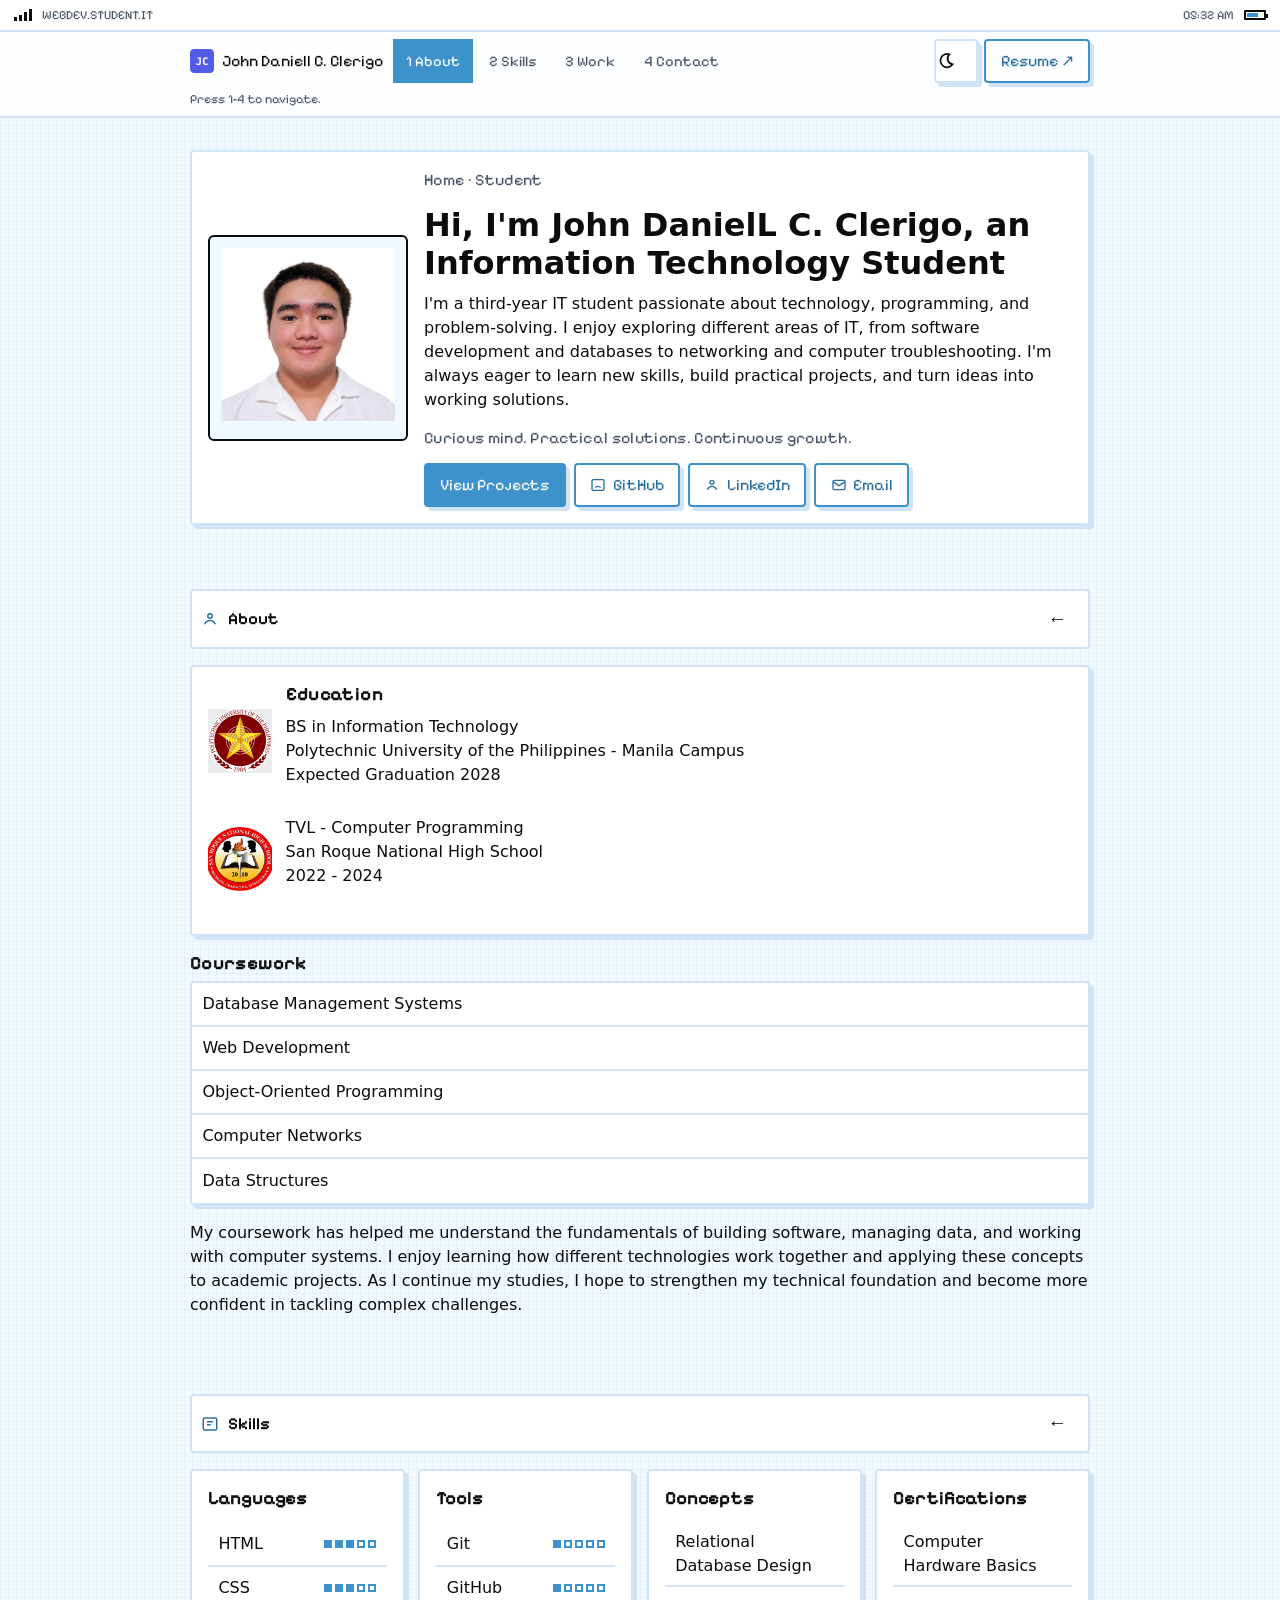
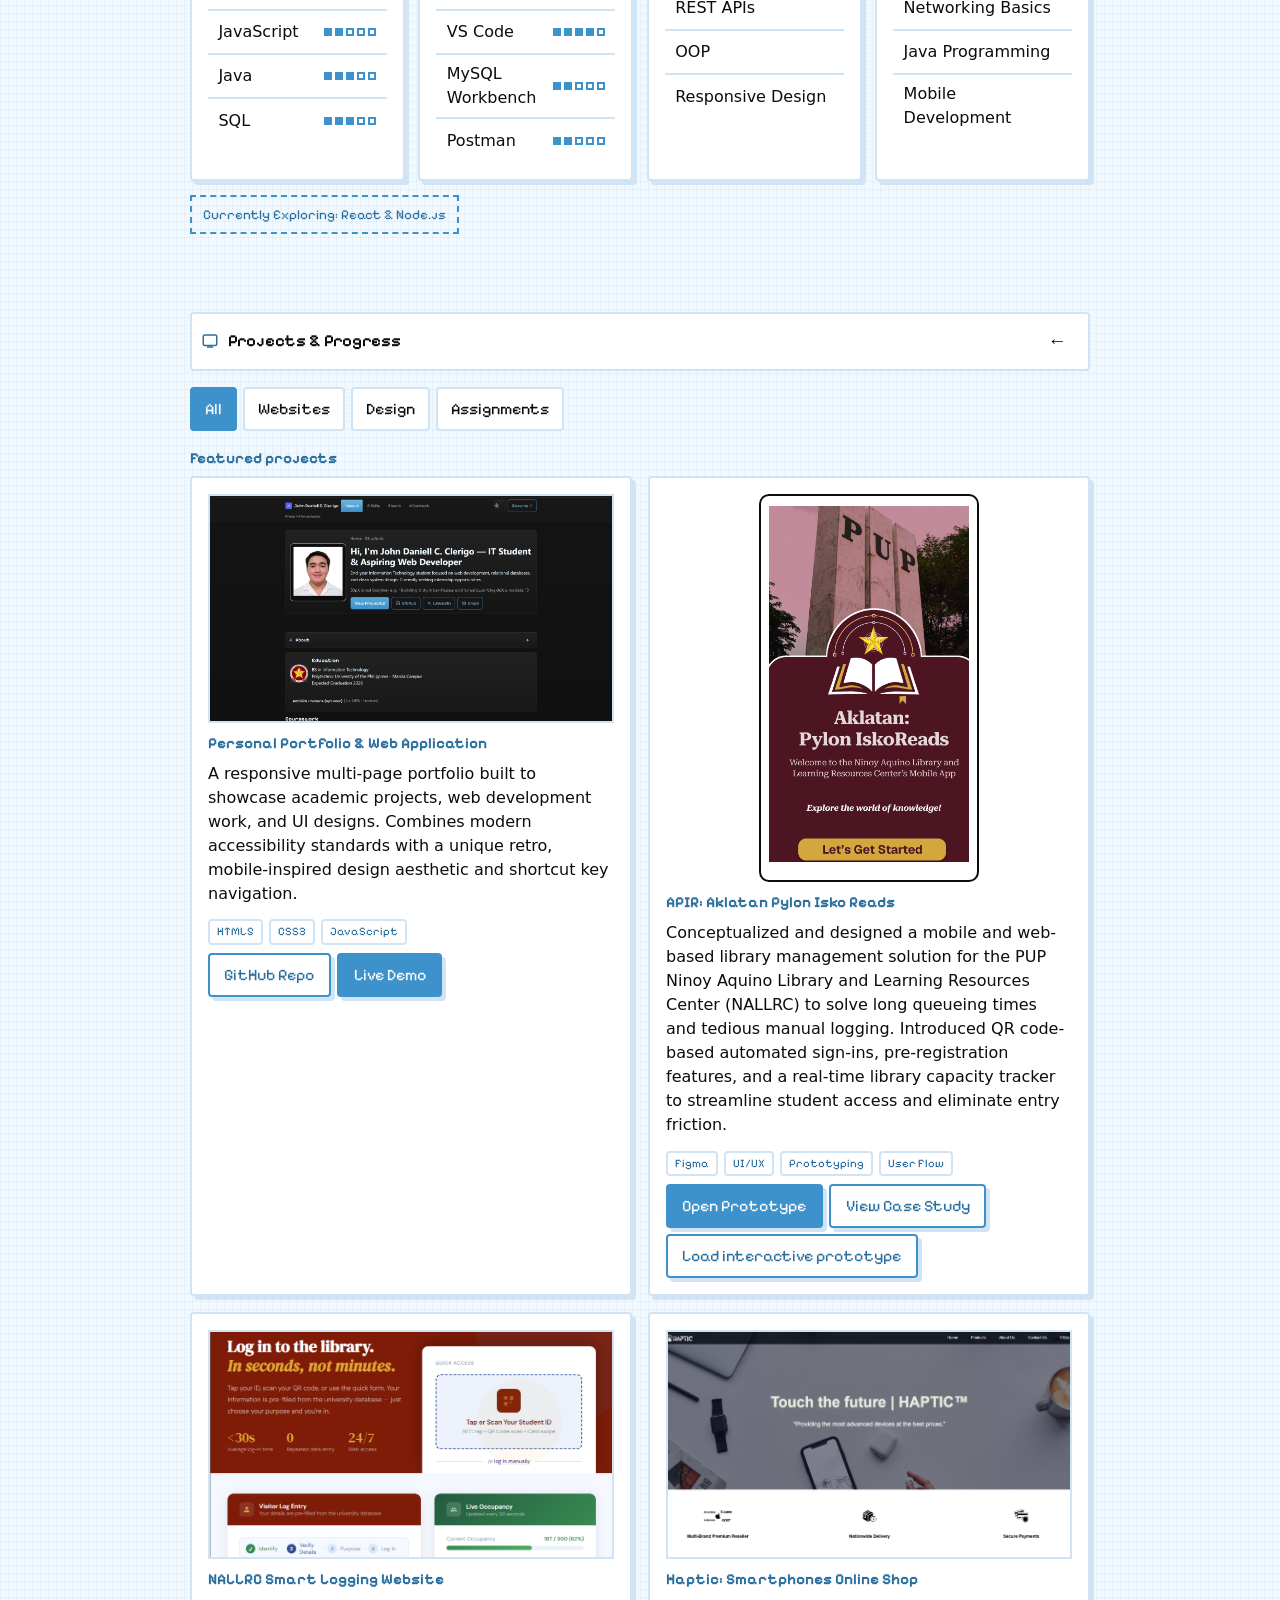
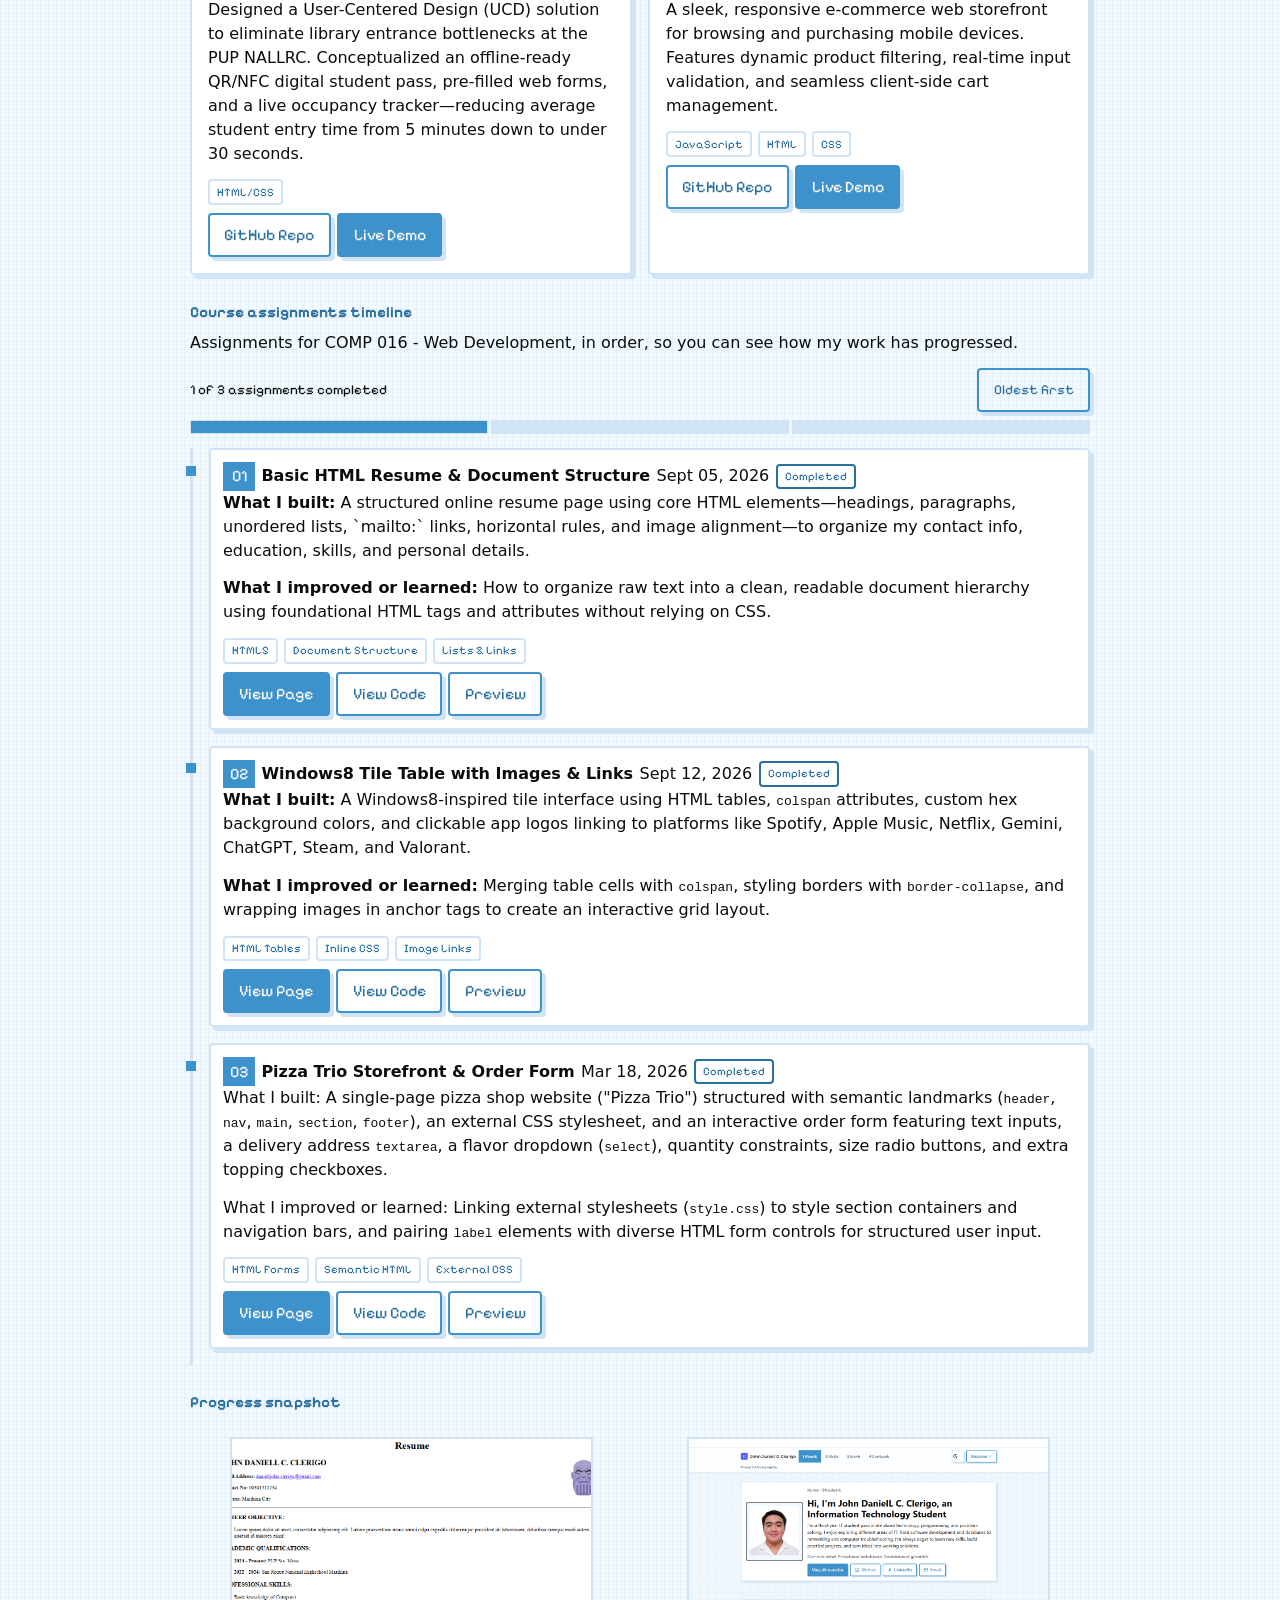
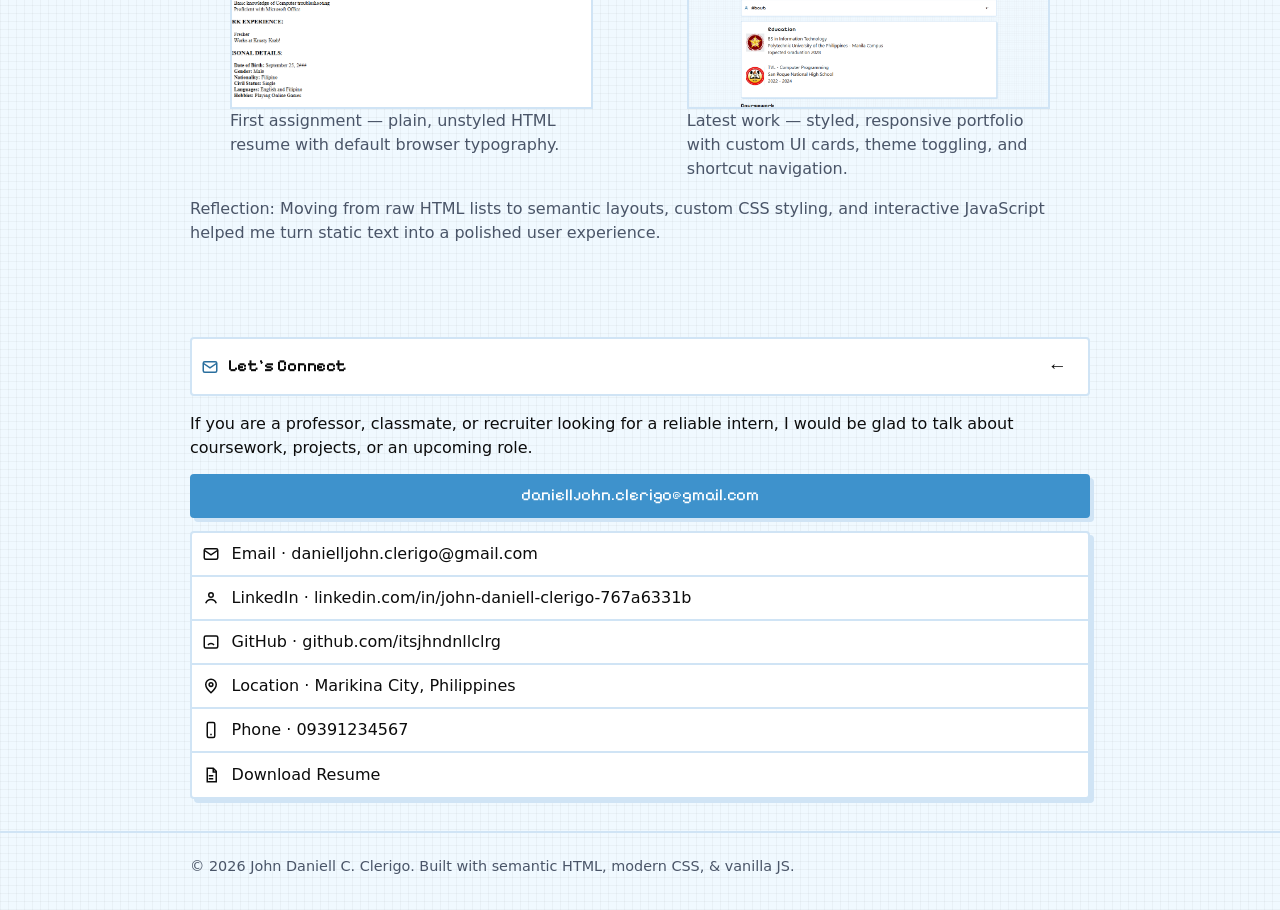
==== commit c86a72fc: "updated web ui, descriptions, and added more assets" ====
--- a/index.html
+++ b/index.html
@@ -1,163 +1,127 @@
 <!DOCTYPE html>
-<html lang="en" data-theme="dark">
+<html lang="en">
 <head>
   <meta charset="UTF-8">
   <meta name="viewport" content="width=device-width, initial-scale=1">
   <title>John Daniell C. Clerigo — IT Student Portfolio</title>
   <meta name="description" content="Portfolio of a 2nd-year Information Technology student seeking internships. Web development, databases, and clean system design.">
-  <meta name="theme-color" content="#0a0a0f">
   <link rel="preconnect" href="https://fonts.googleapis.com">
   <link rel="preconnect" href="https://fonts.gstatic.com" crossorigin>
-  <link href="https://fonts.googleapis.com/css2?family=Orbitron:wght@500;700;900&family=JetBrains+Mono:wght@400;500;700&family=Share+Tech+Mono&display=swap" rel="stylesheet">
+  <link href="https://fonts.googleapis.com/css2?family=Pixelify+Sans:wght@400;500;600;700&display=swap" rel="stylesheet">
   <link rel="stylesheet" href="styles.css">
 </head>
 <body>
   <a class="skip" href="#main">Skip to content</a>
-  <div class="scroll-meter" aria-hidden="true"><span id="scroll-meter"></span></div>
 
   <header class="site-header" id="top">
     <div class="status-bar" aria-hidden="true">
-      <div class="wrap status-inner">
-        <span class="signal"><i></i><i></i><i></i><i></i></span>
-        <span>STUDENT.IT</span>
-        <span class="grow" id="status-clock" data-clock>00:00</span>
-        <span class="battery" title="Battery"><span id="battery-fill"></span></span>
-      </div>
+      <span class="signal"><i></i><i></i><i></i><i></i></span>
+      <span>WEBDEV.STUDENT.IT</span>
+      <span class="grow" id="status-clock">00:00</span>
+      <span class="battery" title="Battery"><span></span></span>
     </div>
     <div class="wrap">
       <nav class="nav-row" aria-label="Primary">
         <a class="logo" href="#top">
-          <span class="logo-mark"><img class="logo-img" src="images/logo/logo.png" alt="" aria-hidden="true" width="24" height="24" decoding="async"></span>
-          <span class="logo-text">John Daniell C. Clerigo</span>
+          <img class="logo-img" src="images/logo/logo.png" alt="" aria-hidden="true" width="24" height="24" decoding="async">
+          John Daniell C. Clerigo
         </a>
         <ul class="nav-links">
-          <li><a href="#about" data-nav="about"><span class="nav-key">1</span> About</a></li>
-          <li><a href="#skills" data-nav="skills"><span class="nav-key">2</span> Skills</a></li>
-          <li><a href="#work" data-nav="work"><span class="nav-key">3</span> Work</a></li>
-          <li><a href="#contact" data-nav="contact"><span class="nav-key">4</span> Contact</a></li>
+          <li><a href="#about" data-nav="about">1 About</a></li>
+          <li><a href="#skills" data-nav="skills">2 Skills</a></li>
+          <li><a href="#work" data-nav="work">3 Work</a></li>
+          <li><a href="#contact" data-nav="contact">4 Contact</a></li>
         </ul>
         <div class="nav-actions">
-          <button class="icon-btn" id="theme-toggle" type="button" aria-label="Switch to LCD mode" aria-pressed="false">
-            <svg class="icon-lcd" width="20" height="20" viewBox="0 0 24 24" aria-hidden="true" fill="none" stroke="currentColor" stroke-width="1.5"><rect x="3" y="4" width="18" height="13"/><path d="M7 8h4M7 11h7M9 21h6M12 17v4"/></svg>
-            <svg class="icon-neon" width="20" height="20" viewBox="0 0 24 24" aria-hidden="true" fill="none" stroke="currentColor" stroke-width="1.5"><path d="M13 2 4 14h7l-1 8 9-12h-7z"/></svg>
+          <button class="icon-btn" id="theme-toggle" type="button" aria-label="Toggle color theme" aria-pressed="false">
+            <svg class="icon-moon" width="20" height="20" viewBox="0 0 24 24" aria-hidden="true" fill="none" stroke="currentColor" stroke-width="2"><path d="M16 4a8 8 0 1 0 4 12 7 7 0 0 1-4-12z"/></svg>
+            <svg class="icon-sun" width="20" height="20" viewBox="0 0 24 24" aria-hidden="true" fill="none" stroke="currentColor" stroke-width="2"><circle cx="12" cy="12" r="4"/><path d="M12 2v2M12 20v2M4 12H2M22 12h-2M5 5l1.5 1.5M17.5 17.5 19 19M19 5l-1.5 1.5M6.5 17.5 5 19"/></svg>
           </button>
           <!-- TODO: replace — point this outlined Resume button at a real PDF -->
           <a class="btn btn-ghost" href="files/resume.pdf" target="_blank" rel="noopener noreferrer">Resume ↗</a>
         </div>
       </nav>
+      <p class="hint">Press 1-4 to navigate.</p>
     </div>
   </header>
 
   <main id="main">
-    <section class="hero" id="home" aria-labelledby="hero-title">
-      <div class="wrap hero-grid">
-        <div class="hero-copy">
-          <p class="eyebrow"><span class="prompt" aria-hidden="true">&gt;</span> Home · Student<span class="cursor" aria-hidden="true"></span></p>
-          <h1 id="hero-title" class="glitch" data-text="Hi, I'm John Daniel C. Clerigo, an Information Technology Student">Hi, I'm <span class="hl">John Daniel C. Clerigo</span>, an Information Technology Student</h1>
-          <p class="lead">I'm a third-year IT student passionate about technology, programming, and problem-solving. I enjoy exploring different areas of IT, from software development and databases to networking and computer troubleshooting. I'm always eager to learn new skills, build practical projects, and turn ideas into working solutions.</p>
-          <p class="tagline"><span data-typewriter>Curious mind. Practical solutions. Continuous growth.</span><span class="cursor" aria-hidden="true"></span></p>
-          <div class="hero-actions">
-            <a class="btn btn-solid" href="#work">View Projects</a>
-            <a class="btn btn-ghost" href="https://github.com/itsjhndnllclrg" target="_blank" rel="noopener noreferrer">
-              <svg width="16" height="16" viewBox="0 0 24 24" aria-hidden="true" fill="none" stroke="currentColor" stroke-width="1.5"><path d="M8 16s1.5-2 4-2 4 2 4 2"/><path d="M9 9h.01M15 9h.01"/><rect x="3" y="4" width="18" height="16" rx="2"/></svg>
-              GitHub
-            </a>
-            <a class="btn btn-ghost" href="https://www.linkedin.com/in/john-daniell-clerigo-767a6331b" target="_blank" rel="noopener noreferrer">
-              <svg width="16" height="16" viewBox="0 0 24 24" aria-hidden="true" fill="none" stroke="currentColor" stroke-width="1.5"><circle cx="12" cy="8" r="3"/><path d="M5 19c1.5-3.5 4-5 7-5s5.5 1.5 7 5"/></svg>
-              LinkedIn
-            </a>
-            <a class="btn btn-ghost" href="mailto:danielljohn.clerigo@gmail.com">
-              <svg width="16" height="16" viewBox="0 0 24 24" aria-hidden="true" fill="none" stroke="currentColor" stroke-width="1.5"><rect x="3" y="5" width="18" height="14" rx="2"/><path d="m3 7 9 6 9-6"/></svg>
-              Email
-            </a>
+    <section class="hero wrap" id="home" aria-labelledby="hero-title">
+      <div class="home-screen">
+        <div class="hero-grid">
+          <div class="wallpaper">
+            <img class="media ratio-1x1" src="images/profile/profile.png" alt="Portrait of John Daniell C. Clerigo" width="400" height="400">
           </div>
-        </div>
-
-        <!-- Handset: the portrait sits on a phone "screen"; the keypad doubles as navigation -->
-        <div class="device">
-          <div class="device-body">
-            <div class="device-top" aria-hidden="true"><span class="led"></span><span class="speaker"></span></div>
-            <div class="device-screen">
-              <div class="screen-bar" aria-hidden="true">
-                <span class="signal"><i></i><i></i><i></i><i></i></span>
-                <span data-clock>00:00</span>
-              </div>
-              <img class="media ratio-1x1" src="images/profile/profile.png" alt="Portrait of John Daniell C. Clerigo" width="400" height="400">
-              <div class="screen-soft" aria-hidden="true"><span>Select</span><span>Back</span></div>
-            </div>
-            <div class="device-nav" aria-hidden="true"><span class="call"></span><span class="trackball"></span><span class="end"></span></div>
-            <div class="keypad" role="group" aria-label="Keypad shortcuts">
-              <button class="key" type="button" data-go="#about" data-key="1"><b>1</b><small>About</small></button>
-              <button class="key" type="button" data-go="#skills" data-key="2"><b>2</b><small>Skills</small></button>
-              <button class="key" type="button" data-go="#work" data-key="3"><b>3</b><small>Work</small></button>
-              <button class="key" type="button" data-go="#contact" data-key="4"><b>4</b><small>Contact</small></button>
-              <button class="key" type="button" data-open-menu data-key="0"><b>0</b><small>Menu</small></button>
-              <button class="key" type="button" data-go="#top" data-key="#"><b>#</b><small>Top</small></button>
+          <div>
+            <p class="pixel muted">Home · Student</p>
+            <h1 id="hero-title">Hi, I'm John DanielL C. Clerigo, an Information Technology Student</h1>
+            <p>I'm a third-year IT student passionate about technology, programming, and problem-solving. I enjoy exploring different areas of IT, from software development and databases to networking and computer troubleshooting. I'm always eager to learn new skills, build practical projects, and turn ideas into working solutions.</p>
+            <p class="muted pixel">Curious mind. Practical solutions. Continuous growth.</p>
+            <div class="hero-actions">
+              <a class="btn" href="#work">View Projects</a>
+              <a class="btn btn-ghost" href="https://github.com/itsjhndnllclrg" target="_blank" rel="noopener noreferrer">
+                <svg width="16" height="16" viewBox="0 0 24 24" aria-hidden="true" fill="none" stroke="currentColor" stroke-width="2"><path d="M8 16s1.5-2 4-2 4 2 4 2"/><path d="M9 9h.01M15 9h.01"/><rect x="3" y="4" width="18" height="16" rx="2"/></svg>
+                GitHub
+              </a>
+              <a class="btn btn-ghost" href="https://www.linkedin.com/in/john-daniell-clerigo-767a6331b" target="_blank" rel="noopener noreferrer">
+                <svg width="16" height="16" viewBox="0 0 24 24" aria-hidden="true" fill="none" stroke="currentColor" stroke-width="2"><circle cx="12" cy="8" r="3"/><path d="M5 19c1.5-3.5 4-5 7-5s5.5 1.5 7 5"/></svg>
+                LinkedIn
+              </a>
+              <a class="btn btn-ghost" href="mailto:danielljohn.clerigo@gmail.com">
+                <svg width="16" height="16" viewBox="0 0 24 24" aria-hidden="true" fill="none" stroke="currentColor" stroke-width="2"><rect x="3" y="5" width="18" height="14" rx="2"/><path d="m3 7 9 6 9-6"/></svg>
+                Email
+              </a>
             </div>
           </div>
-          <p class="hint">Press 1-4 to navigate.</p>
         </div>
       </div>
     </section>
 
     <section class="wrap" id="about" aria-labelledby="about-title">
       <header class="title-bar">
-        <span class="sec-index" aria-hidden="true">01</span>
-        <svg class="tb-icon" viewBox="0 0 24 24" aria-hidden="true" fill="none" stroke="currentColor" stroke-width="1.5"><circle cx="12" cy="8" r="3"/><path d="M5 19c1.5-3.5 4-5 7-5s5.5 1.5 7 5"/></svg>
-        <h2 id="about-title" data-scramble>About</h2>
-        <span class="sec-rule" aria-hidden="true"></span>
+        <svg class="tb-icon" viewBox="0 0 24 24" aria-hidden="true" fill="none" stroke="currentColor" stroke-width="2"><circle cx="12" cy="8" r="3"/><path d="M5 19c1.5-3.5 4-5 7-5s5.5 1.5 7 5"/></svg>
+        <h2 id="about-title">About</h2>
         <a class="tb-back" href="#top" aria-label="Back to top">←</a>
       </header>
-      <div class="about-grid">
-        <article class="card holo edu-card">
-          <div class="edu">
-            <!-- TODO: replace — university mark 64x64 (school crest or wordmark you have rights to use) -->
-            <img class="media edu-logo" src="images/logo/school-logo.svg" alt="University crest" width="64" height="64" loading="lazy">
-            <div>
-              <h3>Education</h3>
-              <p>BS in Information Technology<br>
-                Polytechnic University of the Philippines - Manila Campus<br>
-                Expected Graduation 2028</p>
-            </div>
+      <article class="card edu-card">
+        <div class="edu">
+          <!-- TODO: replace — university mark 64x64 (school crest or wordmark you have rights to use) -->
+          <img class="media edu-logo" src="images/logo/school-logo.svg" alt="University crest" width="64" height="64" loading="lazy">
+          <div>
+            <h3 class="pixel">Education</h3>
+            <p>BS in Information Technology<br>
+              Polytechnic University of the Philippines - Manila Campus<br>
+              Expected Graduation 2028</p>
           </div>
-          <div class="edu">
-            <!-- TODO: replace — save the San Roque National High School logo as images/logo/school-logo-2.svg (or .png and update src) -->
-            <img class="media edu-logo" src="images/logo/school-logo-2.jpg" alt="San Roque National High School logo" width="64" height="64" loading="lazy">
-            <div>
-              <p>TVL - Computer Programming<br>
-                San Roque National High School<br>
-                2022 - 2024</p>
-            </div>
+        </div>
+        <div class="edu">
+          <!-- TODO: replace — save the San Roque National High School logo as images/logo/school-logo-2.svg (or .png and update src) -->
+          <img class="media edu-logo" src="images/logo/school-logo-2.jpg" alt="San Roque National High School logo" width="64" height="64" loading="lazy">
+          <div>
+            <p>TVL - Computer Programming<br>
+              San Roque National High School<br>
+              2022 - 2024</p>
           </div>
-        </article>
-        <div class="card terminal list-card">
-          <div class="term-head">
-            <span class="term-dots" aria-hidden="true"><i></i><i></i><i></i></span>
-            <h3>Coursework</h3>
-          </div>
-          <div class="row" tabindex="0"><span class="row-text">Database Management Systems</span></div>
-          <div class="row" tabindex="0"><span class="row-text">Web Development</span></div>
-          <div class="row" tabindex="0"><span class="row-text">Object-Oriented Programming</span></div>
-          <div class="row" tabindex="0"><span class="row-text">Computer Networks</span></div>
-          <div class="row" tabindex="0"><span class="row-text">Data Structures</span></div>
-          <!-- TODO: replace — extra coursework row -->
-          <div class="row" tabindex="0"><span class="row-text muted">+ Add course</span></div>
-        </div>
-      </div>
-      <p class="bio-todo">
-        <!-- TODO: replace — three-sentence bio -->
-        [I enjoy turning messy problems into small, testable steps, whether that is a form, a schema, or a layout.]
-        [Coursework keeps me focused on web development, relational databases, and writing code that other people can read.]
-        [I am looking for an internship where I can contribute to real systems and keep learning from a team.]
+        </div>
+
+      </article>
+      <h3 class="pixel" style="margin:1rem 0 0.4rem">Coursework</h3>
+      <div class="card list-card">
+        <div class="row" tabindex="0"><span class="row-text">Database Management Systems</span></div>
+        <div class="row" tabindex="0"><span class="row-text">Web Development</span></div>
+        <div class="row" tabindex="0"><span class="row-text">Object-Oriented Programming</span></div>
+        <div class="row" tabindex="0"><span class="row-text">Computer Networks</span></div>
+        <div class="row" tabindex="0"><span class="row-text">Data Structures</span></div>
+      </div>
+      <p class="bio-todo" style="margin-top:1rem"> 
+      My coursework has helped me understand the fundamentals of building software, managing data, and working with computer systems. I enjoy learning how different technologies work together and applying these concepts to academic projects. As I continue my studies, I hope to strengthen my technical foundation and become more confident in tackling complex challenges.
       </p>
     </section>
 
     <section class="wrap" id="skills" aria-labelledby="skills-title">
       <header class="title-bar">
-        <span class="sec-index" aria-hidden="true">02</span>
-        <svg class="tb-icon" viewBox="0 0 24 24" aria-hidden="true" fill="none" stroke="currentColor" stroke-width="1.5"><path d="M8 9h8M8 13h5"/><rect x="3" y="4" width="18" height="16" rx="2"/></svg>
-        <h2 id="skills-title" data-scramble>Skills</h2>
-        <span class="sec-rule" aria-hidden="true"></span>
+        <svg class="tb-icon" viewBox="0 0 24 24" aria-hidden="true" fill="none" stroke="currentColor" stroke-width="2"><path d="M8 9h8M8 13h5"/><rect x="3" y="4" width="18" height="16" rx="2"/></svg>
+        <h2 id="skills-title">Skills</h2>
         <a class="tb-back" href="#top" aria-label="Back to top">←</a>
       </header>
       <div class="skills-grid">
@@ -197,10 +161,8 @@
 
     <section class="wrap" id="work" aria-labelledby="work-title">
       <header class="title-bar">
-        <span class="sec-index" aria-hidden="true">03</span>
-        <svg class="tb-icon" viewBox="0 0 24 24" aria-hidden="true" fill="none" stroke="currentColor" stroke-width="1.5"><rect x="3" y="4" width="18" height="14" rx="2"/><path d="M8 20h8"/></svg>
-        <h2 id="work-title" data-scramble>Projects &amp; Progress</h2>
-        <span class="sec-rule" aria-hidden="true"></span>
+        <svg class="tb-icon" viewBox="0 0 24 24" aria-hidden="true" fill="none" stroke="currentColor" stroke-width="2"><rect x="3" y="4" width="18" height="14" rx="2"/><path d="M8 20h8"/></svg>
+        <h2 id="work-title">Projects &amp; Progress</h2>
         <a class="tb-back" href="#top" aria-label="Back to top">←</a>
       </header>
 
@@ -212,7 +174,7 @@
       </div>
 
       <div class="part" id="featured-part">
-        <h3 class="part-title">Featured projects</h3>
+        <h3>Featured projects</h3>
         <div class="featured-grid" id="featured-mount">
           <article class="card phone-card" data-type="website">
             <img class="media ratio-16x9" src="images/projects/project-website.png" alt="Screenshot of the campus club website" width="1280" height="720" loading="lazy">
@@ -259,8 +221,8 @@
       </div>
 
       <div class="part" id="timeline-part">
-        <h3 class="part-title">Course assignments timeline</h3>
-        <p class="part-lead">Assignments for IT-201 - Web Development, in order, so you can see how my work has progressed.
+        <h3>Course assignments timeline</h3>
+        <p>Assignments for COMP 016 - Web Development, in order, so you can see how my work has progressed.
         </p>
         <div class="progress-head">
           <span id="progress-label">1 of 3 assignments completed</span>
@@ -275,16 +237,16 @@
             <article class="card entry">
               <div class="entry-top">
                 <span class="badge">01</span>
-                <strong>Intro Page &amp; Semantic Markup</strong>
-                <time datetime="2026-01-20">Jan 20, 2026</time>
+                <strong>Basic HTML Resume &amp; Document Structure</strong>
+                <time datetime="2026-01-20">Sept 05, 2026</time>
                 <span class="status-chip completed">Completed</span>
               </div>
-              <p>What I built: A first lab page using headings, lists, and landmark regions.</p>
-              <p>What I improved or learned: Semantic HTML is easier to navigate than nested generic boxes.</p>
-              <div class="tags"><span class="tag">Semantic HTML</span><span class="tag">Accessibility</span></div>
+              <p><b>What I built:</b> A structured online resume page using core HTML elements—headings, paragraphs, unordered lists, `mailto:` links, horizontal rules, and image alignment—to organize my contact info, education, skills, and personal details.</p>
+              <p><b>What I improved or learned:</b> How to organize raw text into a clean, readable document hierarchy using foundational HTML tags and attributes without relying on CSS.</p>
+              <div class="tags"><span class="tag">HTML5</span><span class="tag">Document Structure</span><span class="tag">Lists &amp; Links</span></div>
               <div class="btn-row">
                 <a class="btn" href="assignments/01-intro/index.html" target="_blank" rel="noopener noreferrer">View Page</a>
-                <a class="btn btn-ghost" href="https://github.com/username/repo-name" target="_blank" rel="noopener noreferrer">View Code</a>
+                <a class="btn btn-ghost" href="https://github.com/itsjhndnllclrg/repo-name" target="_blank" rel="noopener noreferrer">View Code</a>
                 <button class="btn btn-ghost" type="button" data-preview="assignments/01-intro/index.html">Preview</button>
               </div>
               <div class="preview-frame" hidden></div>
@@ -295,105 +257,99 @@
             <article class="card entry">
               <div class="entry-top">
                 <span class="badge">02</span>
-                <strong>Flexbox Layout Lab</strong>
-                <time datetime="2026-02-10">Feb 10, 2026</time>
-                <span class="status-chip progress">In progress</span>
-              </div>
-              <p>What I built: A two-column academic layout that collapses on small screens.</p>
-              <p>What I improved or learned: Flexbox wrapping and gap beat float-based layouts.</p>
-              <div class="tags"><span class="tag">Flexbox</span><span class="tag">Responsive Design</span></div>
+                <strong>Windows8 Tile Table with Images &amp; Links</strong>
+                <time datetime="2026-02-10">Sept 12, 2026</time>
+                <span class="status-chip completed">Completed</span>
+              </div>
+              <p><b>What I built:</b> A Windows8-inspired tile interface using HTML tables, <code>colspan</code> attributes, custom hex background colors, and clickable app logos linking to platforms like Spotify, Apple Music, Netflix, Gemini, ChatGPT, Steam, and Valorant.</p>
+              <p><b>What I improved or learned:</b> Merging table cells with <code>colspan</code>, styling borders with <code>border-collapse</code>, and wrapping images in anchor tags to create an interactive grid layout.</p>
+              <div class="tags"><span class="tag">HTML Tables</span><span class="tag">Inline CSS</span><span class="tag">Image Links</span></div>
               <div class="btn-row">
-                <a class="btn" href="assignments/02-flexbox/index.html" target="_blank" rel="noopener noreferrer">View Page</a>
-                <a class="btn btn-ghost" href="https://github.com/username/repo-name" target="_blank" rel="noopener noreferrer">View Code</a>
-                <button class="btn btn-ghost" type="button" data-preview="assignments/02-flexbox/index.html">Preview</button>
+                <a class="btn" href="assignments/02-flexbox/windowsstyle_table.html" target="_blank" rel="noopener noreferrer">View Page</a>
+                <a class="btn btn-ghost" href="https://github.com/itsjhndnllclrg/repo-name" target="_blank" rel="noopener noreferrer">View Code</a>
+                <button class="btn btn-ghost" type="button" data-preview="assignments/02-flexbox/windowsstyle_table.html">Preview</button>
               </div>
               <div class="preview-frame" hidden></div>
             </article>
           </li>
           <!-- TODO: replace — assignment 03 (planned) -->
           <li>
-            <article class="card entry is-planned">
+            <article class="card entry">
               <div class="entry-top">
                 <span class="badge">03</span>
-                <strong>Form Validation Workshop</strong>
+                <strong>Pizza Trio Storefront &amp; Order Form</strong>
                 <time datetime="2026-03-18">Mar 18, 2026</time>
-                <span class="status-chip planned">Planned</span>
-              </div>
-              <p class="muted">Coming soon</p>
-              <img class="media ratio-16x9" src="images/progress/coming-soon.jpg" alt="Preview coming soon" width="1280" height="720" loading="lazy">
+                <span class="status-chip completed">Completed</span>
+              </div>
+              <p>What I built: A single-page pizza shop website ("Pizza Trio") structured with semantic landmarks (<code>header</code>, <code>nav</code>, <code>main</code>, <code>section</code>, <code>footer</code>), an external CSS stylesheet, and an interactive order form featuring text inputs, a delivery address <code>textarea</code>, a flavor dropdown (<code>select</code>), quantity constraints, size radio buttons, and extra topping checkboxes.</p>
+              <p>What I improved or learned: Linking external stylesheets (<code>style.css</code>) to style section containers and navigation bars, and pairing <code>label</code> elements with diverse HTML form controls for structured user input.</p>
+              <div class="tags"><span class="tag">HTML Forms</span><span class="tag">Semantic HTML</span><span class="tag">External CSS</span></div>
+              <div class="btn-row">
+                <a class="btn" href="assignments/03-forms/pizza.html" target="_blank" rel="noopener noreferrer">View Page</a>
+                <a class="btn btn-ghost" href="https://github.com/itsjhndnllclrg/repo-name" target="_blank" rel="noopener noreferrer">View Code</a>
+                <button class="btn btn-ghost" type="button" data-preview="assignments/03-forms/pizza.html">Preview</button>
+              </div>
+              <div class="preview-frame" hidden></div>
             </article>
           </li>
         </ol>
       </div>
 
       <div class="part">
-        <h3 class="part-title">Progress snapshot</h3>
+        <h3>Progress snapshot</h3>
         <div class="ba-grid">
           <figure>
-            <!-- TODO: replace — earliest assignment screenshot 4:3 -->
-            <img class="media ratio-4x3" src="images/progress/before.jpg" alt="Screenshot of my first assignment" width="800" height="600" loading="lazy">
-            <figcaption class="muted">First assignment — rough structure, default type.</figcaption>
+            <img class="media ratio-4x3" src="images/progress/before.png" alt="Screenshot of my first HTML resume assignment" width="800" height="600" loading="lazy">
+            <figcaption class="muted">First assignment — plain, unstyled HTML resume with default browser typography.</figcaption>
           </figure>
           <figure>
-            <!-- TODO: replace — latest assignment screenshot 4:3 -->
-            <img class="media ratio-4x3" src="images/progress/after.jpg" alt="Screenshot of my latest assignment" width="800" height="600" loading="lazy">
-            <figcaption class="muted">Latest assignment — clearer hierarchy and spacing.</figcaption>
+            <img class="media ratio-4x3" src="images/progress/after.png" alt="Screenshot of my responsive student portfolio" width="800" height="600" loading="lazy">
+            <figcaption class="muted">Latest work — styled, responsive portfolio with custom UI cards, theme toggling, and shortcut navigation.</figcaption>
           </figure>
         </div>
-        <!-- TODO: replace — one-sentence reflection on growth -->
-        <p class="muted reflection">[Reflection: I now plan layout and validation before I style, and I check keyboard focus on every page.]</p>
+        <p class="muted">Reflection: Moving from raw HTML lists to semantic layouts, custom CSS styling, and interactive JavaScript helped me turn static text into a polished user experience.</p>
       </div>
     </section>
 
     <section class="wrap" id="contact" aria-labelledby="contact-title">
       <header class="title-bar">
-        <span class="sec-index" aria-hidden="true">04</span>
-        <svg class="tb-icon" viewBox="0 0 24 24" aria-hidden="true" fill="none" stroke="currentColor" stroke-width="1.5"><rect x="3" y="5" width="18" height="14" rx="2"/><path d="m3 7 9 6 9-6"/></svg>
-        <h2 id="contact-title" data-scramble>Let's Connect</h2>
-        <span class="sec-rule" aria-hidden="true"></span>
+        <svg class="tb-icon" viewBox="0 0 24 24" aria-hidden="true" fill="none" stroke="currentColor" stroke-width="2"><rect x="3" y="5" width="18" height="14" rx="2"/><path d="m3 7 9 6 9-6"/></svg>
+        <h2 id="contact-title">Let's Connect</h2>
         <a class="tb-back" href="#top" aria-label="Back to top">←</a>
       </header>
-      <div class="contact-grid">
-        <div class="contact-intro">
-          <p class="lead">If you are a professor, classmate, or recruiter looking for a reliable intern, I would be glad to talk about coursework, projects, or an upcoming role.</p>
-          <p><a class="btn btn-solid contact-cta" href="mailto:danielljohn.clerigo@gmail.com">danielljohn.clerigo@gmail.com</a></p>
-        </div>
-        <div class="card terminal list-card">
-          <div class="term-head" aria-hidden="true">
-            <span class="term-dots"><i></i><i></i><i></i></span>
-            <span class="term-title">~/contact</span>
-          </div>
-          <!-- TODO: replace — real email address -->
-          <a class="row" href="mailto:danielljohn.clerigo@gmail.com">
-            <svg width="18" height="18" viewBox="0 0 24 24" aria-hidden="true" fill="none" stroke="currentColor" stroke-width="1.5"><rect x="3" y="5" width="18" height="14" rx="2"/><path d="m3 7 9 6 9-6"/></svg>
-            <span class="row-text">Email · danielljohn.clerigo@gmail.com</span>
-          </a>
-          <!-- TODO: replace — LinkedIn profile URL -->
-          <a class="row" href="https://www.linkedin.com/in/john-daniell-clerigo-767a6331b" target="_blank" rel="noopener noreferrer">
-            <svg width="18" height="18" viewBox="0 0 24 24" aria-hidden="true" fill="none" stroke="currentColor" stroke-width="1.5"><circle cx="12" cy="8" r="3"/><path d="M5 19c1.5-3.5 4-5 7-5s5.5 1.5 7 5"/></svg>
-            <span class="row-text">LinkedIn · <span>linkedin.com/in/john-daniell-clerigo-767a6331b</span></span>
-          </a>
-          <!-- TODO: replace — GitHub profile URL -->
-          <a class="row" href="https://github.com/itsjhndnllclrg" target="_blank" rel="noopener noreferrer">
-            <svg width="18" height="18" viewBox="0 0 24 24" aria-hidden="true" fill="none" stroke="currentColor" stroke-width="1.5"><path d="M8 16s1.5-2 4-2 4 2 4 2"/><rect x="3" y="4" width="18" height="16" rx="2"/></svg>
-            <span class="row-text">GitHub · <span>github.com/itsjhndnllclrg</span></span>
-          </a>
-          <!-- TODO: replace — city / region -->
-          <div class="row" tabindex="0">
-            <svg width="18" height="18" viewBox="0 0 24 24" aria-hidden="true" fill="none" stroke="currentColor" stroke-width="1.5"><path d="M12 21s7-6.2 7-11a7 7 0 1 0-14 0c0 4.8 7 11 7 11z"/><circle cx="12" cy="10" r="2.5"/></svg>
-            <span class="row-text">Location · Marikina City, Philippines</span>
-          </div>
-          <!-- TODO: replace — optional phone, or remove this row -->
-          <div class="row" tabindex="0">
-            <svg width="18" height="18" viewBox="0 0 24 24" aria-hidden="true" fill="none" stroke="currentColor" stroke-width="1.5"><rect x="7" y="2" width="10" height="20" rx="2"/><path d="M11 18h2"/></svg>
-            <span class="row-text">Phone · 09391234567</span>
-          </div>
-          <!-- TODO: replace — resume PDF -->
-          <a class="row" href="files/resume.pdf" target="_blank" rel="noopener noreferrer">
-            <svg width="18" height="18" viewBox="0 0 24 24" aria-hidden="true" fill="none" stroke="currentColor" stroke-width="1.5"><path d="M7 3h8l4 4v14H7z"/><path d="M15 3v5h5M9 13h6M9 17h6"/></svg>
-            <span class="row-text">Download Resume</span>
-          </a>
-        </div>
+      <p>If you are a professor, classmate, or recruiter looking for a reliable intern, I would be glad to talk about coursework, projects, or an upcoming role.</p>
+      <p><a class="btn contact-cta" href="mailto:danielljohn.clerigo@gmail.com">danielljohn.clerigo@gmail.com</a></p>
+      <div class="card list-card">
+        <!-- TODO: replace — real email address -->
+        <a class="row" href="mailto:danielljohn.clerigo@gmail.com">
+          <svg width="18" height="18" viewBox="0 0 24 24" aria-hidden="true" fill="none" stroke="currentColor" stroke-width="2"><rect x="3" y="5" width="18" height="14" rx="2"/><path d="m3 7 9 6 9-6"/></svg>
+          <span class="row-text">Email · danielljohn.clerigo@gmail.com</span>
+        </a>
+        <!-- TODO: replace — LinkedIn profile URL -->
+        <a class="row" href="https://www.linkedin.com/in/john-daniell-clerigo-767a6331b" target="_blank" rel="noopener noreferrer">
+          <svg width="18" height="18" viewBox="0 0 24 24" aria-hidden="true" fill="none" stroke="currentColor" stroke-width="2"><circle cx="12" cy="8" r="3"/><path d="M5 19c1.5-3.5 4-5 7-5s5.5 1.5 7 5"/></svg>
+          <span class="row-text">LinkedIn · <span>linkedin.com/in/john-daniell-clerigo-767a6331b</span></span>
+        </a>
+        <!-- TODO: replace — GitHub profile URL -->
+        <a class="row" href="https://github.com/itsjhndnllclrg" target="_blank" rel="noopener noreferrer">
+          <svg width="18" height="18" viewBox="0 0 24 24" aria-hidden="true" fill="none" stroke="currentColor" stroke-width="2"><path d="M8 16s1.5-2 4-2 4 2 4 2"/><rect x="3" y="4" width="18" height="16" rx="2"/></svg>
+          <span class="row-text">GitHub · <span>github.com/itsjhndnllclrg</span></span>
+        </a>
+        <!-- TODO: replace — city / region -->
+        <div class="row" tabindex="0">
+          <svg width="18" height="18" viewBox="0 0 24 24" aria-hidden="true" fill="none" stroke="currentColor" stroke-width="2"><path d="M12 21s7-6.2 7-11a7 7 0 1 0-14 0c0 4.8 7 11 7 11z"/><circle cx="12" cy="10" r="2.5"/></svg>
+          <span class="row-text">Location · Marikina City, Philippines</span>
+        </div>
+        <!-- TODO: replace — optional phone, or remove this row -->
+        <div class="row" tabindex="0">
+          <svg width="18" height="18" viewBox="0 0 24 24" aria-hidden="true" fill="none" stroke="currentColor" stroke-width="2"><rect x="7" y="2" width="10" height="20" rx="2"/><path d="M11 18h2"/></svg>
+          <span class="row-text">Phone · 09391234567</span>
+        </div>
+        <!-- TODO: replace — resume PDF -->
+        <a class="row" href="files/resume.pdf" target="_blank" rel="noopener noreferrer">
+          <svg width="18" height="18" viewBox="0 0 24 24" aria-hidden="true" fill="none" stroke="currentColor" stroke-width="2"><path d="M7 3h8l4 4v14H7z"/><path d="M15 3v5h5M9 13h6M9 17h6"/></svg>
+          <span class="row-text">Download Resume</span>
+        </a>
       </div>
     </section>
   </main>
@@ -406,7 +362,6 @@
 
   <div class="softkeys" aria-label="Phone softkeys">
     <button type="button" id="soft-menu">Menu</button>
-    <span class="softkeys-pad" aria-hidden="true"></span>
     <button type="button" id="soft-top">Top</button>
   </div>
 
@@ -422,12 +377,6 @@
         <li><button class="btn" type="button" data-go="#work">3 Work</button></li>
         <li><button class="btn" type="button" data-go="#contact">4 Contact</button></li>
       </ol>
-      <form class="cmd" id="cmd-form" autocomplete="off">
-        <label class="sr-only" for="cmd-input">Command</label>
-        <span class="prompt" aria-hidden="true">&gt;</span>
-        <input id="cmd-input" type="text" spellcheck="false" placeholder="type help">
-      </form>
-      <p class="cmd-out" id="cmd-out" aria-live="polite"></p>
     </div>
   </dialog>
 
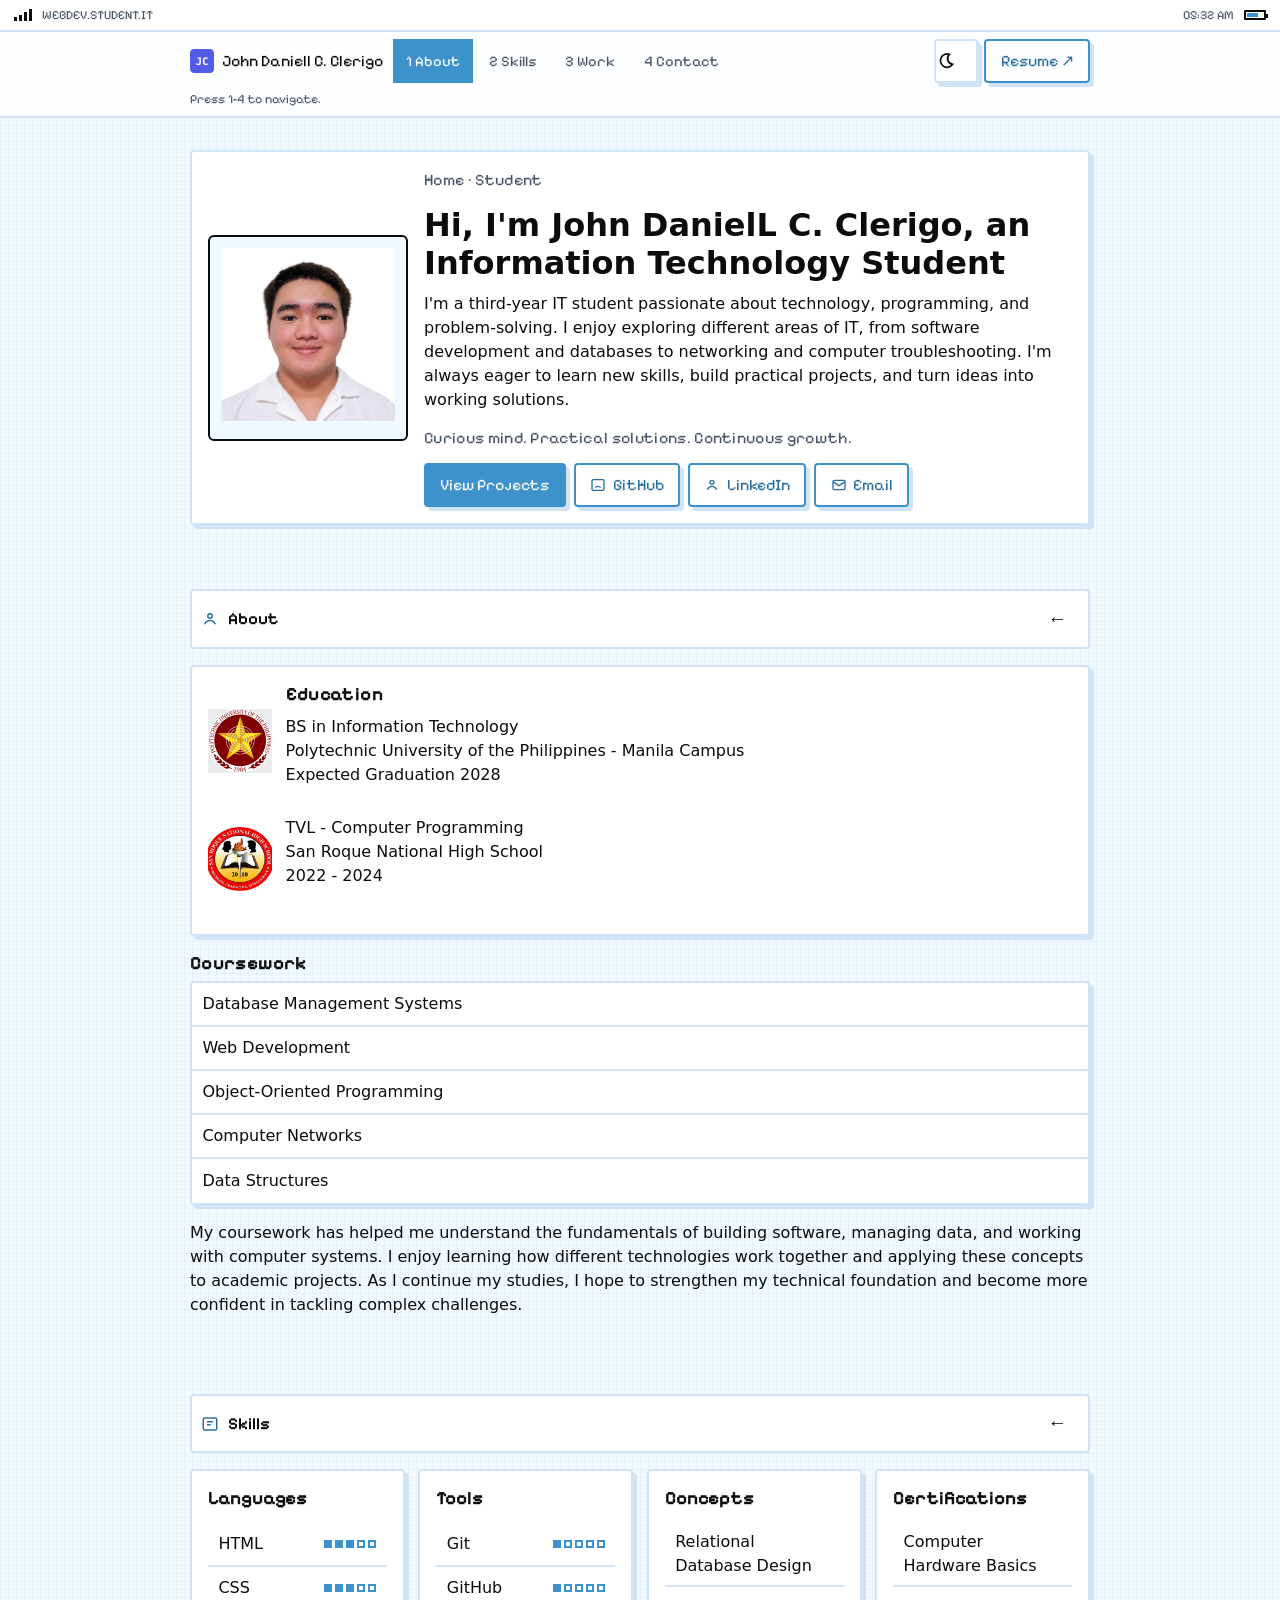
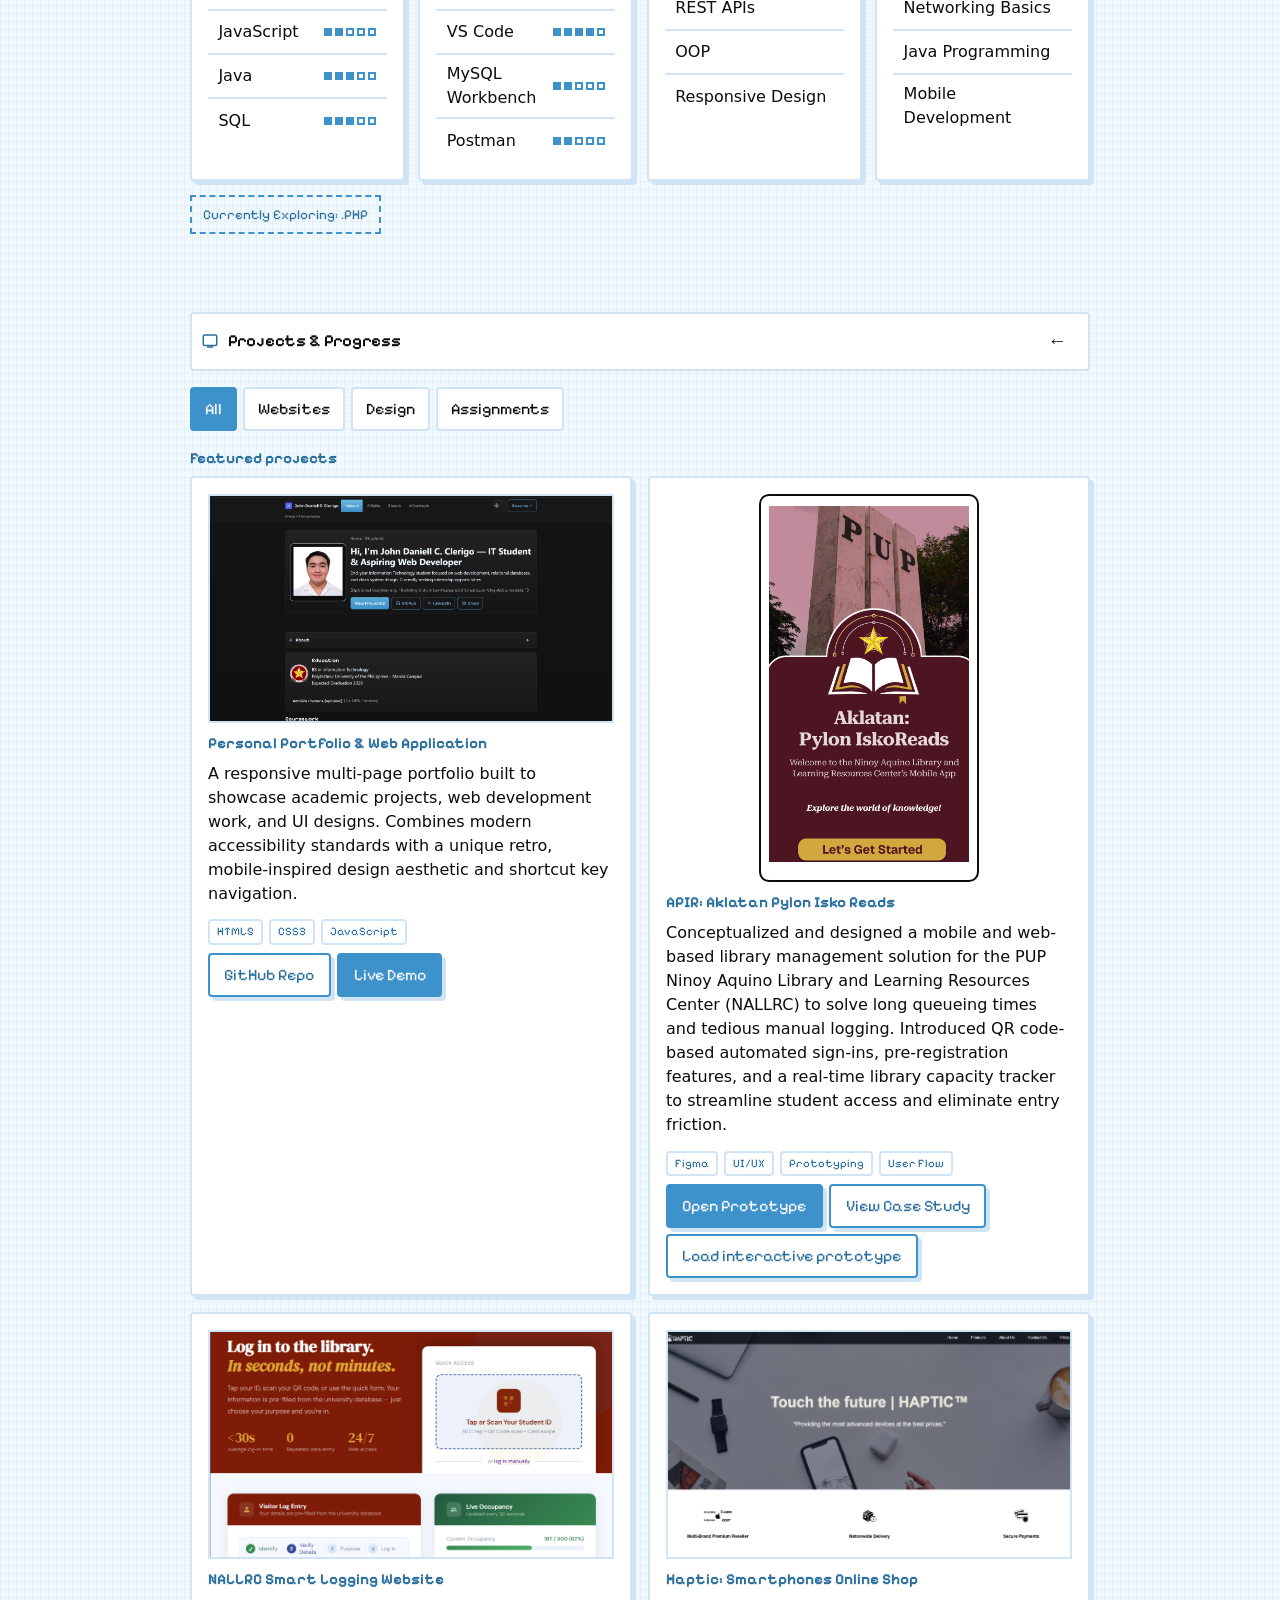
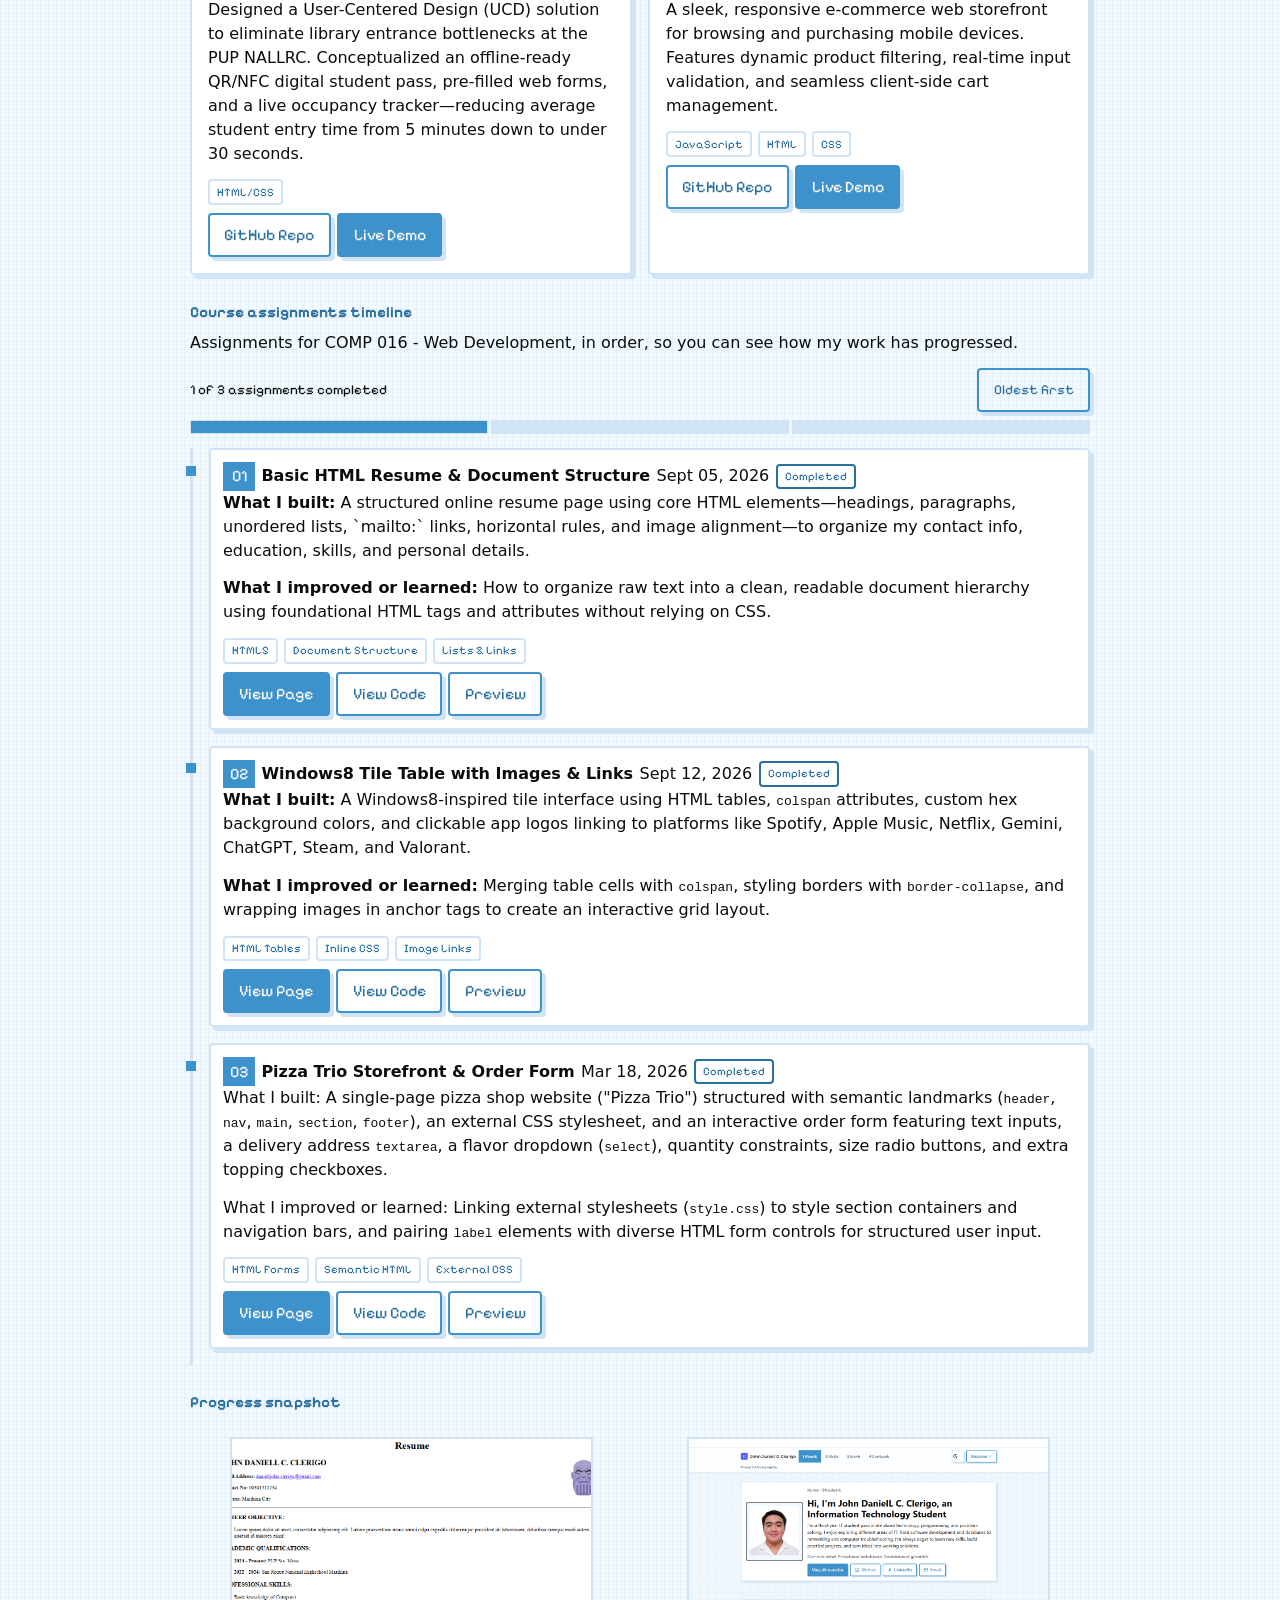
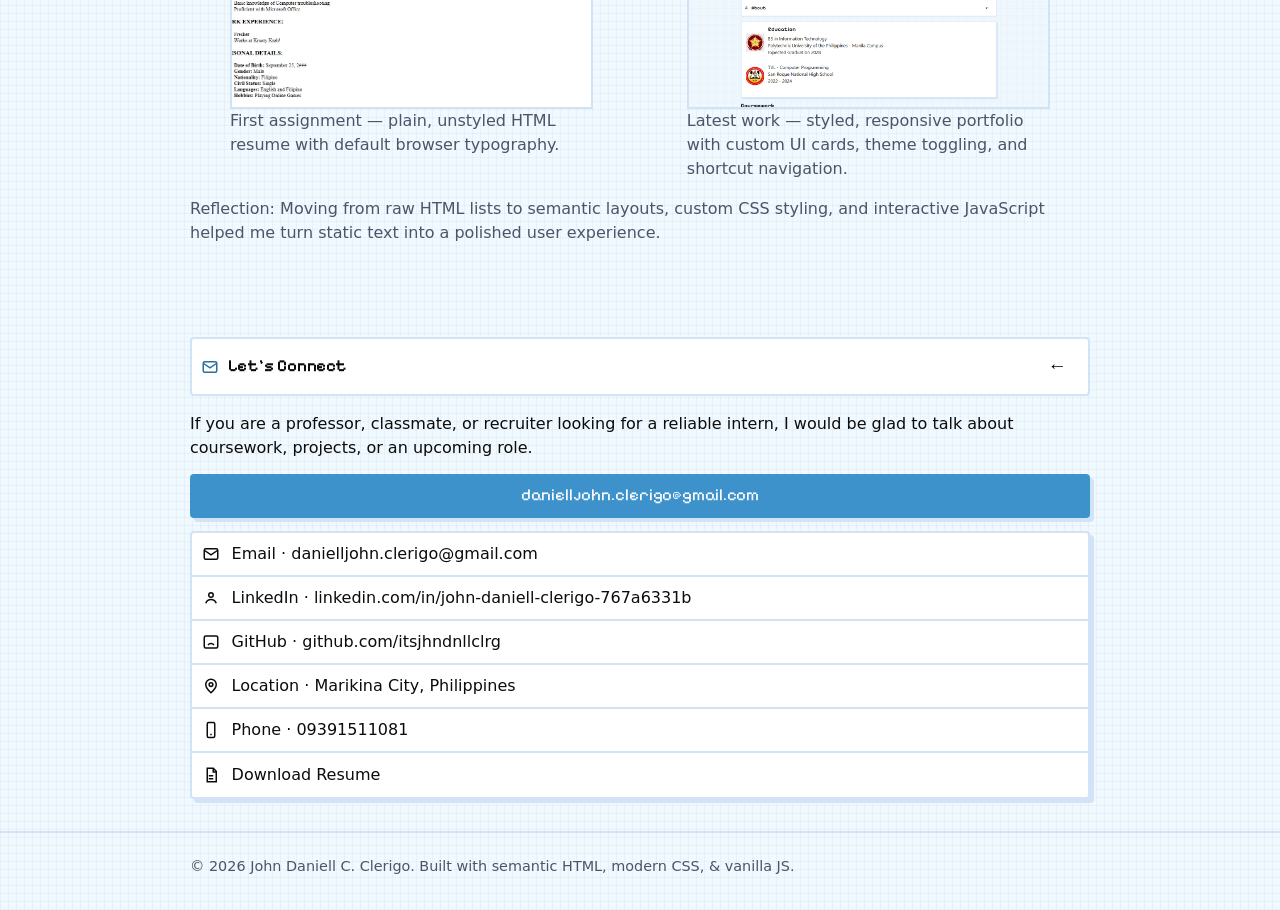
==== commit ff5f7381: "edited some descriptions and comments" ====
--- a/index.html
+++ b/index.html
@@ -37,7 +37,6 @@
             <svg class="icon-moon" width="20" height="20" viewBox="0 0 24 24" aria-hidden="true" fill="none" stroke="currentColor" stroke-width="2"><path d="M16 4a8 8 0 1 0 4 12 7 7 0 0 1-4-12z"/></svg>
             <svg class="icon-sun" width="20" height="20" viewBox="0 0 24 24" aria-hidden="true" fill="none" stroke="currentColor" stroke-width="2"><circle cx="12" cy="12" r="4"/><path d="M12 2v2M12 20v2M4 12H2M22 12h-2M5 5l1.5 1.5M17.5 17.5 19 19M19 5l-1.5 1.5M6.5 17.5 5 19"/></svg>
           </button>
-          <!-- TODO: replace — point this outlined Resume button at a real PDF -->
           <a class="btn btn-ghost" href="files/resume.pdf" target="_blank" rel="noopener noreferrer">Resume ↗</a>
         </div>
       </nav>
@@ -85,7 +84,6 @@
       </header>
       <article class="card edu-card">
         <div class="edu">
-          <!-- TODO: replace — university mark 64x64 (school crest or wordmark you have rights to use) -->
           <img class="media edu-logo" src="images/logo/school-logo.svg" alt="University crest" width="64" height="64" loading="lazy">
           <div>
             <h3 class="pixel">Education</h3>
@@ -156,7 +154,7 @@
           <div class="row" tabindex="0"><span class="row-text">Mobile Development</span></div>
         </article>
       </div>
-      <p class="exploring">Currently Exploring: React &amp; Node.js</p>
+      <p class="exploring">Currently Exploring: .PHP</p>
     </section>
 
     <section class="wrap" id="work" aria-labelledby="work-title">
@@ -177,7 +175,7 @@
         <h3>Featured projects</h3>
         <div class="featured-grid" id="featured-mount">
           <article class="card phone-card" data-type="website">
-            <img class="media ratio-16x9" src="images/projects/project-website.png" alt="Screenshot of the campus club website" width="1280" height="720" loading="lazy">
+            <img class="media ratio-16x9" src="images/projects/project-website.png" alt="Screenshot of the Personal Portfolio & Web Application" width="1280" height="720" loading="lazy">
             <h3>Personal Portfolio & Web Application</h3>
             <p>A responsive multi-page portfolio built to showcase academic projects, web development work, and UI designs. Combines modern accessibility standards with a unique retro, mobile-inspired design aesthetic and shortcut key navigation.</p>
             <div class="tags"><span class="tag">HTML5</span><span class="tag">CSS3</span><span class="tag">JavaScript</span></div>
@@ -187,7 +185,7 @@
             </div>
           </article>
           <article class="card phone-card" data-type="design">
-            <div class="phone-frame"><img class="media ratio-9x16" src="images/projects/figma-preview.png" alt="Figma prototype preview of the lab hours app home screen" width="390" height="844" loading="lazy"></div>
+            <div class="phone-frame"><img class="media ratio-9x16" src="images/projects/figma-preview.png" alt="Figma prototype preview of the APIR: Aklatan Pylon Isko Reads application" width="390" height="844" loading="lazy"></div>
             <h3>APIR: Aklatan Pylon Isko Reads</h3>
             <p>Conceptualized and designed a mobile and web-based library management solution for the PUP Ninoy Aquino Library and Learning Resources Center (NALLRC) to solve long queueing times and tedious manual logging. Introduced QR code-based automated sign-ins, pre-registration features, and a real-time library capacity tracker to streamline student access and eliminate entry friction.</p>
             <div class="tags"><span class="tag">Figma</span><span class="tag">UI/UX</span><span class="tag">Prototyping</span><span class="tag">User Flow</span></div>
@@ -198,7 +196,7 @@
             </div>
           </article>
           <article class="card phone-card" data-type="website">
-            <img class="media ratio-16x9" src="images/projects/project-sims.png" alt="Screenshot of the Student Information Management System dashboard" width="1280" height="720" loading="lazy">
+            <img class="media ratio-16x9" src="images/projects/project-sims.png" alt="Screenshot of the NALLRC Smart Logging Website" width="1280" height="720" loading="lazy">
             <h3>NALLRC Smart Logging Website</h3>
             <p>Designed a User-Centered Design (UCD) solution to eliminate library entrance bottlenecks at the PUP NALLRC. Conceptualized an offline-ready QR/NFC digital student pass, pre-filled web forms, and a live occupancy tracker—reducing average student entry time from 5 minutes down to under 30 seconds.</p>
             <div class="tags"><span class="tag">HTML/CSS</span></div>
@@ -208,7 +206,7 @@
             </div>
           </article>
           <article class="card phone-card" data-type="website">
-            <img class="media ratio-16x9" src="images/projects/haptic-preview.png" alt="Screenshot of the library visitor logging form" width="1280" height="720" loading="lazy">
+            <img class="media ratio-16x9" src="images/projects/haptic-preview.png" alt="Screenshot of the Haptic: Smartphones Online Shop" width="1280" height="720" loading="lazy">
             <h3>Haptic: Smartphones Online Shop</h3>
             <p>A sleek, responsive e-commerce web storefront for browsing and purchasing mobile devices. Features dynamic product filtering, real-time input validation, and seamless client-side cart management.</p>
             <div class="tags"><span class="tag">JavaScript</span><span class="tag">HTML</span><span class="tag">CSS</span></div>
@@ -232,7 +230,7 @@
           <span class="progress-block on"></span><span class="progress-block"></span><span class="progress-block"></span>
         </div>
         <ol class="timeline" id="timeline-mount">
-          <!-- TODO: replace — assignment 01 page, repo, and preview -->
+          <!-- assignment 01-->
           <li>
             <article class="card entry">
               <div class="entry-top">
@@ -252,7 +250,7 @@
               <div class="preview-frame" hidden></div>
             </article>
           </li>
-          <!-- TODO: replace — assignment 02 page, repo, and preview -->
+          <!--assignment 02-->
           <li>
             <article class="card entry">
               <div class="entry-top">
@@ -272,7 +270,7 @@
               <div class="preview-frame" hidden></div>
             </article>
           </li>
-          <!-- TODO: replace — assignment 03 (planned) -->
+          <!--assignment 03-->
           <li>
             <article class="card entry">
               <div class="entry-top">
@@ -298,10 +296,12 @@
       <div class="part">
         <h3>Progress snapshot</h3>
         <div class="ba-grid">
+          <!--Before Snapshot-->
           <figure>
             <img class="media ratio-4x3" src="images/progress/before.png" alt="Screenshot of my first HTML resume assignment" width="800" height="600" loading="lazy">
             <figcaption class="muted">First assignment — plain, unstyled HTML resume with default browser typography.</figcaption>
           </figure>
+          <!--After Snapshot-->
           <figure>
             <img class="media ratio-4x3" src="images/progress/after.png" alt="Screenshot of my responsive student portfolio" width="800" height="600" loading="lazy">
             <figcaption class="muted">Latest work — styled, responsive portfolio with custom UI cards, theme toggling, and shortcut navigation.</figcaption>
@@ -320,32 +320,26 @@
       <p>If you are a professor, classmate, or recruiter looking for a reliable intern, I would be glad to talk about coursework, projects, or an upcoming role.</p>
       <p><a class="btn contact-cta" href="mailto:danielljohn.clerigo@gmail.com">danielljohn.clerigo@gmail.com</a></p>
       <div class="card list-card">
-        <!-- TODO: replace — real email address -->
         <a class="row" href="mailto:danielljohn.clerigo@gmail.com">
           <svg width="18" height="18" viewBox="0 0 24 24" aria-hidden="true" fill="none" stroke="currentColor" stroke-width="2"><rect x="3" y="5" width="18" height="14" rx="2"/><path d="m3 7 9 6 9-6"/></svg>
           <span class="row-text">Email · danielljohn.clerigo@gmail.com</span>
         </a>
-        <!-- TODO: replace — LinkedIn profile URL -->
         <a class="row" href="https://www.linkedin.com/in/john-daniell-clerigo-767a6331b" target="_blank" rel="noopener noreferrer">
           <svg width="18" height="18" viewBox="0 0 24 24" aria-hidden="true" fill="none" stroke="currentColor" stroke-width="2"><circle cx="12" cy="8" r="3"/><path d="M5 19c1.5-3.5 4-5 7-5s5.5 1.5 7 5"/></svg>
           <span class="row-text">LinkedIn · <span>linkedin.com/in/john-daniell-clerigo-767a6331b</span></span>
         </a>
-        <!-- TODO: replace — GitHub profile URL -->
         <a class="row" href="https://github.com/itsjhndnllclrg" target="_blank" rel="noopener noreferrer">
           <svg width="18" height="18" viewBox="0 0 24 24" aria-hidden="true" fill="none" stroke="currentColor" stroke-width="2"><path d="M8 16s1.5-2 4-2 4 2 4 2"/><rect x="3" y="4" width="18" height="16" rx="2"/></svg>
           <span class="row-text">GitHub · <span>github.com/itsjhndnllclrg</span></span>
         </a>
-        <!-- TODO: replace — city / region -->
         <div class="row" tabindex="0">
           <svg width="18" height="18" viewBox="0 0 24 24" aria-hidden="true" fill="none" stroke="currentColor" stroke-width="2"><path d="M12 21s7-6.2 7-11a7 7 0 1 0-14 0c0 4.8 7 11 7 11z"/><circle cx="12" cy="10" r="2.5"/></svg>
           <span class="row-text">Location · Marikina City, Philippines</span>
         </div>
-        <!-- TODO: replace — optional phone, or remove this row -->
         <div class="row" tabindex="0">
           <svg width="18" height="18" viewBox="0 0 24 24" aria-hidden="true" fill="none" stroke="currentColor" stroke-width="2"><rect x="7" y="2" width="10" height="20" rx="2"/><path d="M11 18h2"/></svg>
-          <span class="row-text">Phone · 09391234567</span>
-        </div>
-        <!-- TODO: replace — resume PDF -->
+          <span class="row-text">Phone · 09391511081</span>
+        </div>
         <a class="row" href="files/resume.pdf" target="_blank" rel="noopener noreferrer">
           <svg width="18" height="18" viewBox="0 0 24 24" aria-hidden="true" fill="none" stroke="currentColor" stroke-width="2"><path d="M7 3h8l4 4v14H7z"/><path d="M15 3v5h5M9 13h6M9 17h6"/></svg>
           <span class="row-text">Download Resume</span>
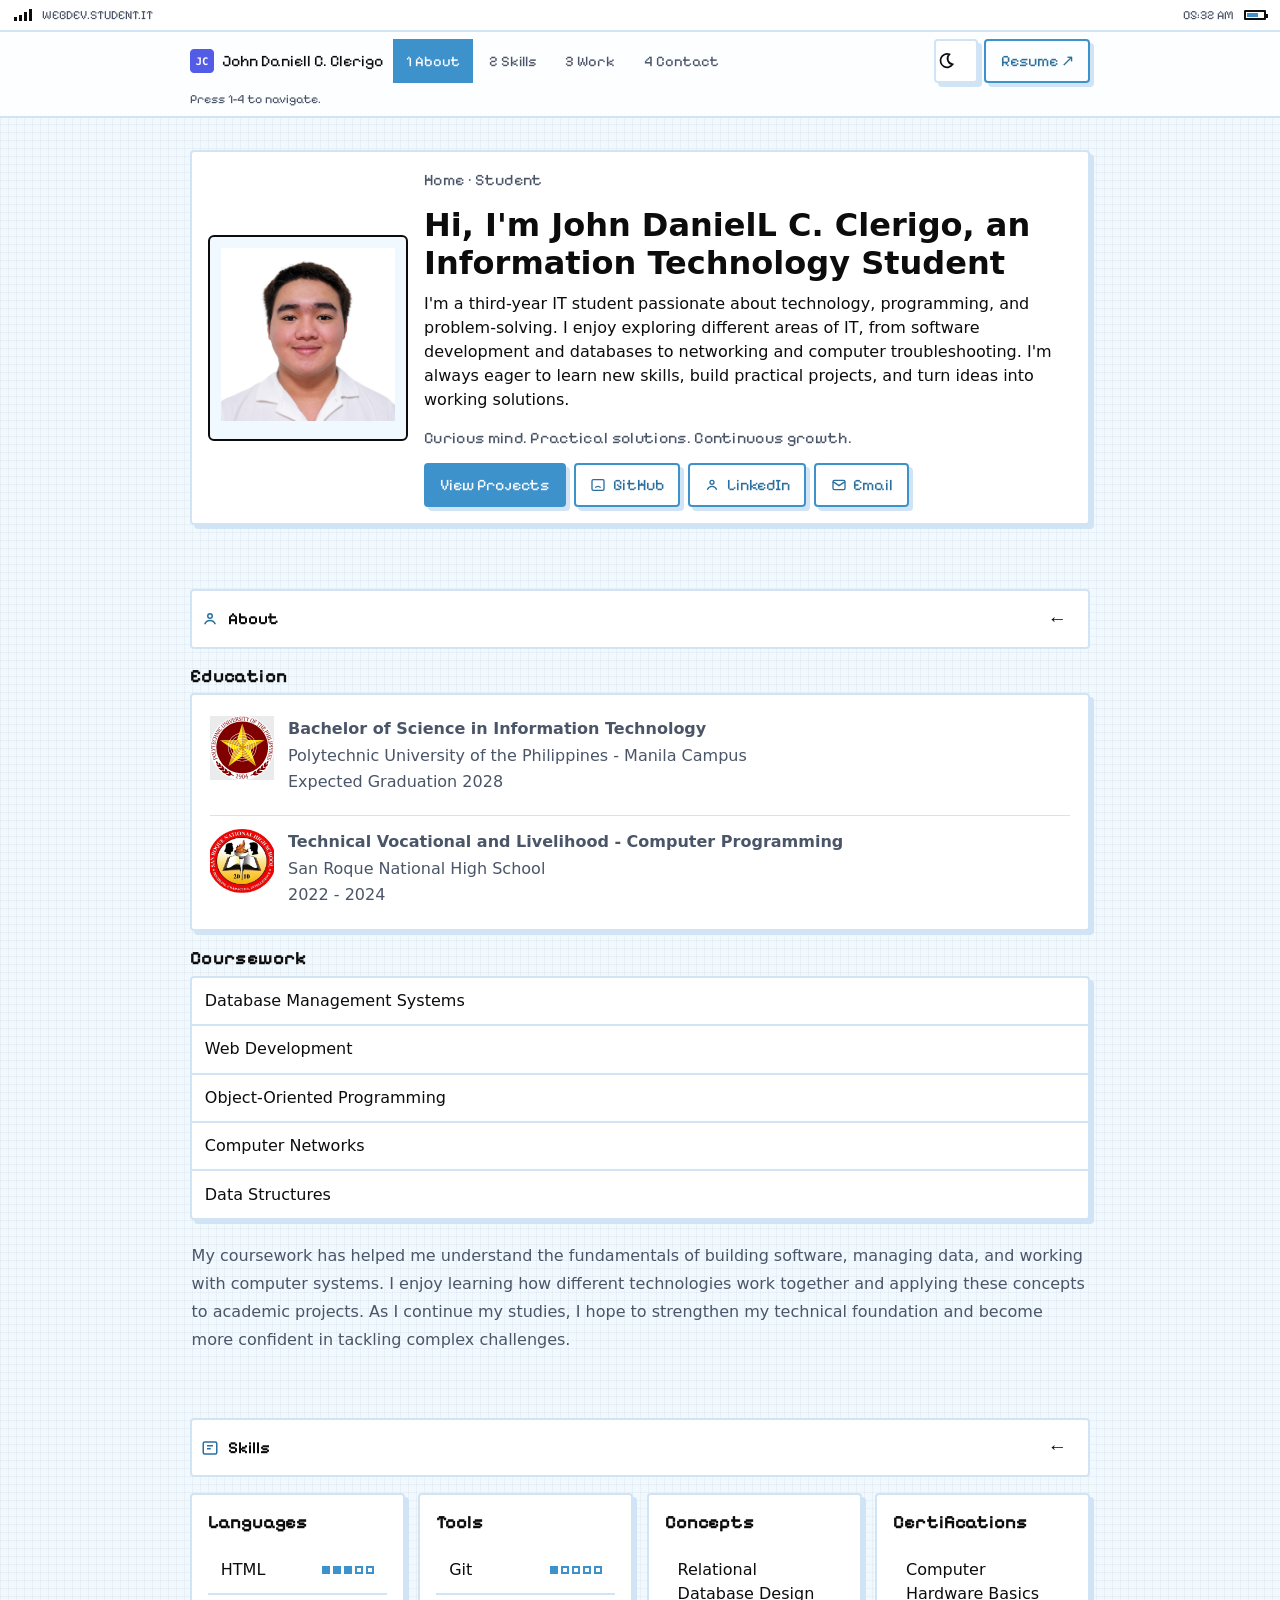
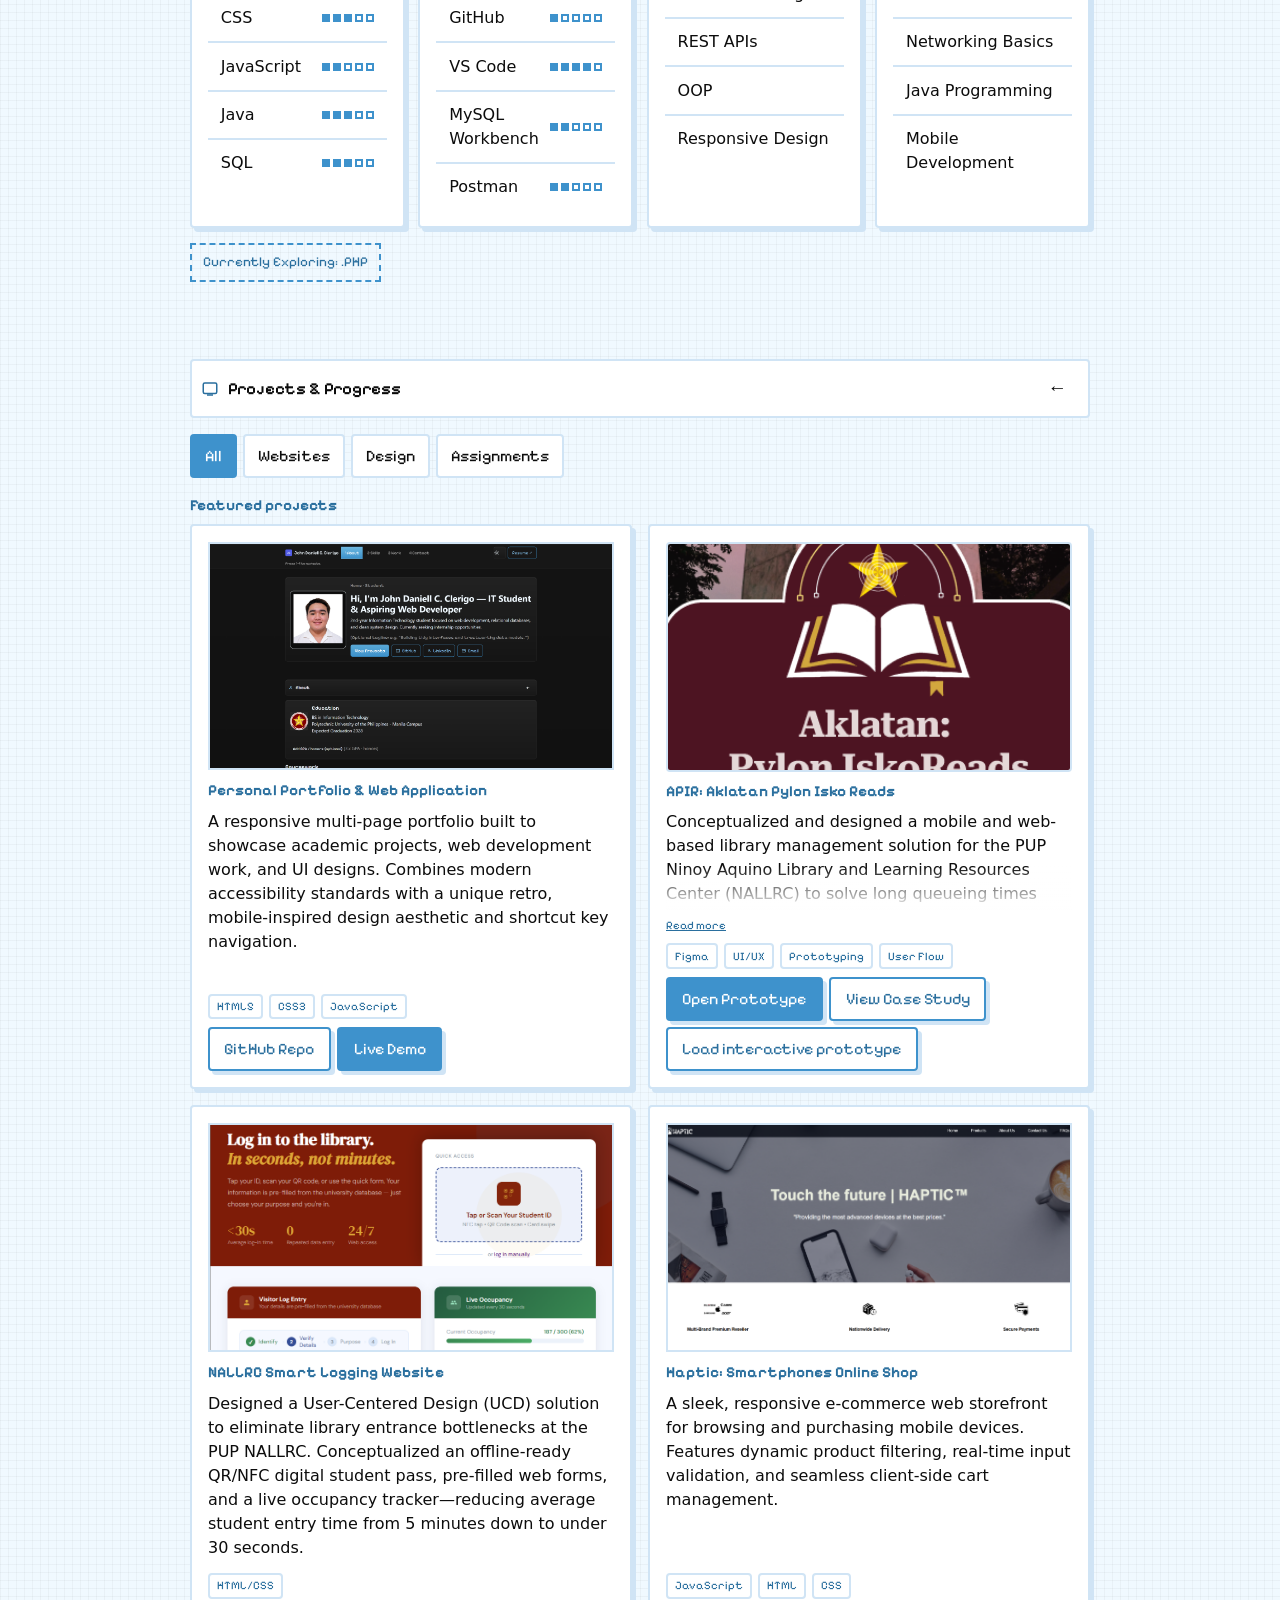
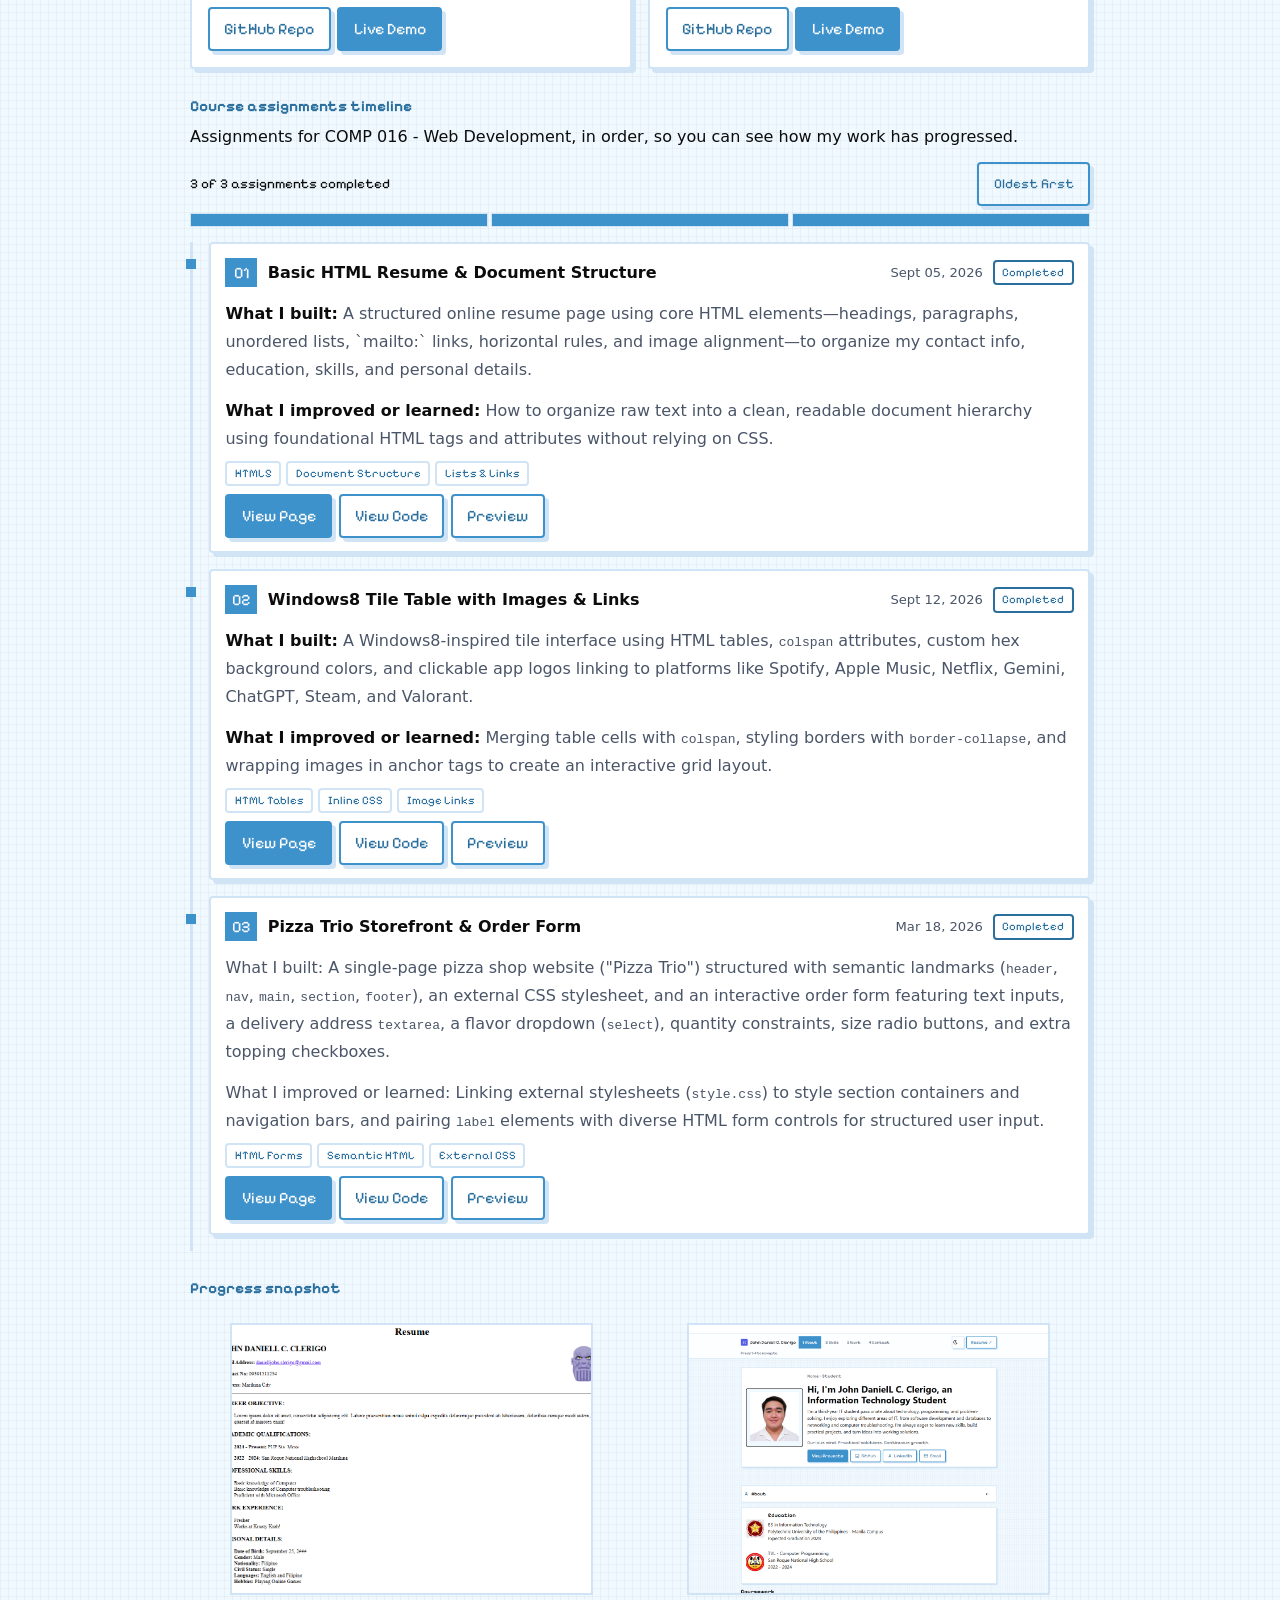
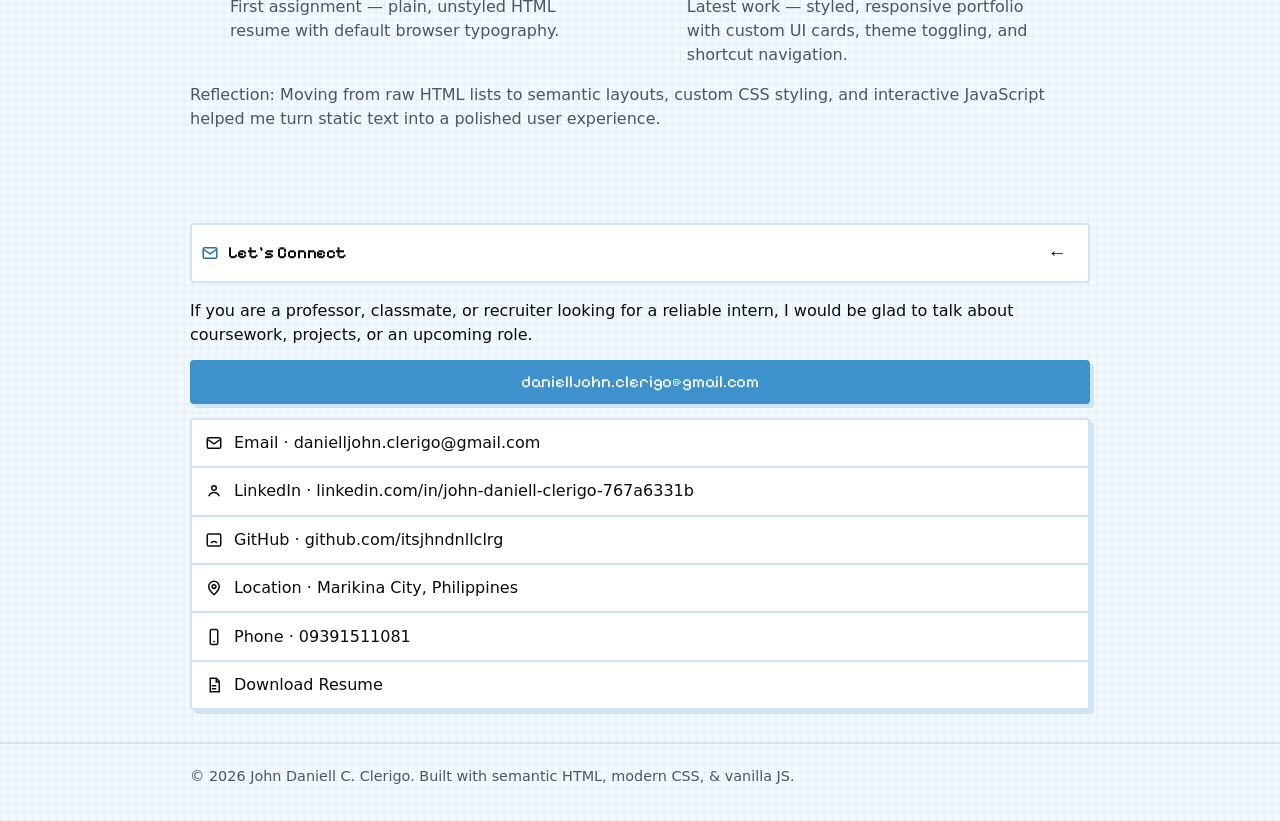
==== commit 2655be78: "added and changes some elements. improved headings and stylings" ====
--- a/index.html
+++ b/index.html
@@ -82,12 +82,12 @@
         <h2 id="about-title">About</h2>
         <a class="tb-back" href="#top" aria-label="Back to top">←</a>
       </header>
+      <h3 class="pixel edu-heading">Education</h3>
       <article class="card edu-card">
         <div class="edu">
           <img class="media edu-logo" src="images/logo/school-logo.svg" alt="University crest" width="64" height="64" loading="lazy">
           <div>
-            <h3 class="pixel">Education</h3>
-            <p>BS in Information Technology<br>
+            <p><strong>Bachelor of Science in Information Technology</strong><br>
               Polytechnic University of the Philippines - Manila Campus<br>
               Expected Graduation 2028</p>
           </div>
@@ -96,7 +96,7 @@
           <!-- TODO: replace — save the San Roque National High School logo as images/logo/school-logo-2.svg (or .png and update src) -->
           <img class="media edu-logo" src="images/logo/school-logo-2.jpg" alt="San Roque National High School logo" width="64" height="64" loading="lazy">
           <div>
-            <p>TVL - Computer Programming<br>
+            <p><strong>Technical Vocational and Livelihood - Computer Programming</strong><br>
               San Roque National High School<br>
               2022 - 2024</p>
           </div>
@@ -187,7 +187,7 @@
           <article class="card phone-card" data-type="design">
             <div class="phone-frame"><img class="media ratio-9x16" src="images/projects/figma-preview.png" alt="Figma prototype preview of the APIR: Aklatan Pylon Isko Reads application" width="390" height="844" loading="lazy"></div>
             <h3>APIR: Aklatan Pylon Isko Reads</h3>
-            <p>Conceptualized and designed a mobile and web-based library management solution for the PUP Ninoy Aquino Library and Learning Resources Center (NALLRC) to solve long queueing times and tedious manual logging. Introduced QR code-based automated sign-ins, pre-registration features, and a real-time library capacity tracker to streamline student access and eliminate entry friction.</p>
+            <p class="project-summary is-collapsible">Conceptualized and designed a mobile and web-based library management solution for the PUP Ninoy Aquino Library and Learning Resources Center (NALLRC) to solve long queueing times and tedious manual logging. Introduced QR code-based automated sign-ins, pre-registration features, and a real-time library capacity tracker to streamline student access and eliminate entry friction.</p>
             <div class="tags"><span class="tag">Figma</span><span class="tag">UI/UX</span><span class="tag">Prototyping</span><span class="tag">User Flow</span></div>
             <div class="btn-row">
               <a class="btn" href="https://www.figma.com/proto/Z9Pwp96G6iDYp6Mgc9vI0x/master?node-id=774-1067&starting-point-node-id=774%3A1067&t=7H3u7gcsAoP9aYq5-1" target="_blank" rel="noopener noreferrer">Open Prototype</a>
--- a/styles.css
+++ b/styles.css
@@ -450,18 +450,50 @@
 .hero h1 { font-size: clamp(1.35rem, 4vw, 2rem); }
 .hero-actions { display: flex; flex-wrap: wrap; gap: 0.5rem; }
 .muted { color: var(--muted); }
+.edu-heading {
+  margin: 1rem 0 0.4rem;
+  font-family: var(--font-pixel);
+  font-size: 1.17em;
+  color: var(--text);
+  line-height: 1.2;
+}
+.edu-card {
+  display: grid;
+  gap: 1.05rem;
+  padding: 1.1rem;
+}
 .edu {
   display: grid;
-  grid-template-columns: 64px 1fr;
-  gap: 0.85rem;
-  align-items: center;
-  margin-bottom: 1rem;
-}
-.list-card { padding: 0; overflow: hidden; }
+  grid-template-columns: 64px minmax(0, 1fr);
+  gap: 0.9rem;
+  align-items: flex-start;
+  padding: 0.2rem 0;
+}
+.edu + .edu {
+  padding-top: 0.8rem;
+  border-top: 1px solid var(--border);
+}
+.edu p {
+  margin: 0;
+  color: var(--muted);
+  line-height: 1.65;
+}
+.list-card {
+  padding: 0;
+  overflow: hidden;
+  border-style: solid;
+}
+.row {
+  padding: 0.7rem 0.8rem;
+}
 .row-text { flex: 1; }
 .row-label { font-family: var(--font-pixel); font-size: 0.85rem; }
-.coursework-title { margin: 1rem 0 0.4rem; }
-.bio { margin-top: 1rem; color: var(--muted); }
+.bio-todo {
+  color: var(--muted);
+  line-height: 1.75;
+  padding: 0.4rem 0.1rem 0;
+  margin-bottom: 0;
+}
 
 .skills-grid {
   display: grid;
@@ -495,16 +527,107 @@
 .part { margin-bottom: 1.75rem; }
 .part h3 { font-family: var(--font-pixel); font-size: 0.95rem; color: var(--accent-text); }
 .featured-grid { display: grid; gap: 1rem; }
+.phone-card {
+  display: flex;
+  flex-direction: column;
+  height: 100%;
+}
+.phone-card > h3 {
+  margin-bottom: 0.65rem;
+}
 .phone-card .screen { margin-bottom: 0.7rem; }
+.phone-card > p,
+.entry > p {
+  flex: 1 1 auto;
+}
+.phone-card .tags,
+.entry .tags {
+  margin-top: auto;
+}
+.project-summary.is-collapsible {
+  position: relative;
+  max-height: 6.3em;
+  overflow: hidden;
+  margin-bottom: 0.4rem;
+  opacity: 1;
+  transition: max-height 0.9s cubic-bezier(0.25, 0.8, 0.25, 1), opacity 0.45s ease;
+  will-change: max-height, opacity;
+}
+.project-summary.is-collapsible::after {
+  content: "";
+  position: absolute;
+  inset: auto 0 0 0;
+  height: 2.8em;
+  background: linear-gradient(180deg, rgba(255,255,255,0) 0%, var(--card) 100%);
+  pointer-events: none;
+  transition: opacity 0.45s ease;
+}
+.project-summary.is-collapsible.is-expanded {
+  max-height: 26rem;
+  opacity: 1;
+}
+.project-summary.is-collapsible.is-expanded::after {
+  opacity: 0;
+}
+.read-more-toggle {
+  display: inline-flex;
+  align-items: center;
+  border: 0;
+  background: transparent;
+  color: var(--accent-text);
+  font-family: var(--font-pixel);
+  font-size: 0.72rem;
+  padding: 0;
+  margin: 0 0 0.55rem;
+  cursor: pointer;
+  text-decoration: underline;
+  transition: opacity 0.35s ease, transform 0.35s ease;
+}
+.read-more-toggle:hover {
+  opacity: 0.8;
+  transform: translateY(-1px);
+}
+.phone-card {
+  transition: transform 0.7s cubic-bezier(0.25, 0.8, 0.25, 1), opacity 0.45s ease;
+}
+.phone-card.is-expanded {
+  transform: translateY(-2px) scale(1.01);
+}
 .phone-frame {
-  max-width: 220px;
-  margin: 0 auto 0.7rem;
-  padding: 10px 8px 18px;
-  border: 3px solid var(--text);
-  border-radius: 22px;
-  background: var(--card);
-}
-[data-theme="light"] .phone-frame { border-width: 2px; border-radius: 10px; }
+  width: min(100%, 100%);
+  max-width: 100%;
+  margin: 0 auto 0.6rem;
+  padding: 0;
+  border: var(--border-w) solid var(--border);
+  border-radius: var(--radius);
+  background: var(--card);
+  overflow: hidden;
+  box-shadow: none;
+  transition: width 0.7s cubic-bezier(0.25, 0.8, 0.25, 1), max-width 0.7s cubic-bezier(0.25, 0.8, 0.25, 1), padding 0.7s cubic-bezier(0.25, 0.8, 0.25, 1), border-radius 0.7s cubic-bezier(0.25, 0.8, 0.25, 1), transform 0.7s cubic-bezier(0.25, 0.8, 0.25, 1);
+}
+.phone-frame .media {
+  width: 100%;
+  height: auto;
+  aspect-ratio: 16 / 9;
+  object-fit: cover;
+  border-radius: 0;
+  display: block;
+}
+.phone-card.is-expanded .phone-frame {
+  width: min(100%, 210px);
+  max-width: 210px;
+  padding: 8px 8px 12px;
+  border-radius: 18px;
+  transform: scale(1.02);
+}
+.phone-card.is-expanded .phone-frame .media {
+  aspect-ratio: 9 / 16;
+  border-radius: 12px;
+}
+[data-theme="light"] .phone-frame {
+  border-radius: var(--radius);
+  box-shadow: none;
+}
 .btn-row { display: flex; flex-wrap: wrap; gap: 0.4rem; }
 .add-card {
   display: grid;
@@ -588,8 +711,27 @@
   height: 10px;
   background: var(--accent);
 }
-.entry { padding: 0.75rem; }
-.entry-top { display: flex; flex-wrap: wrap; gap: 0.4rem; align-items: center; }
+.entry {
+  display: flex;
+  flex-direction: column;
+  height: 100%;
+  padding: 0.9rem 0.9rem 0.8rem;
+}
+.entry-top {
+  display: flex;
+  flex-wrap: wrap;
+  align-items: center;
+  gap: 0.5rem 0.65rem;
+  margin-bottom: 0.8rem;
+}
+.entry-top strong {
+  flex: 1 1 220px;
+  line-height: 1.35;
+}
+.entry-top time {
+  color: var(--muted);
+  font-size: 0.82rem;
+}
 .badge {
   font-family: var(--font-pixel);
   background: var(--accent);
@@ -602,6 +744,18 @@
 .status-chip.progress { border-color: var(--accent); color: var(--accent-text); }
 .status-chip.planned { border-style: dashed; color: var(--muted); }
 .entry.is-planned { border-style: dashed; }
+.entry p {
+  margin: 0 0 0.8rem;
+  color: var(--muted);
+  line-height: 1.75;
+}
+.entry p:last-of-type {
+  margin-bottom: 0.5rem;
+}
+.entry p b,
+.entry p strong {
+  color: var(--text);
+}
 .preview-frame {
   display: none;
   margin-top: 0.7rem;
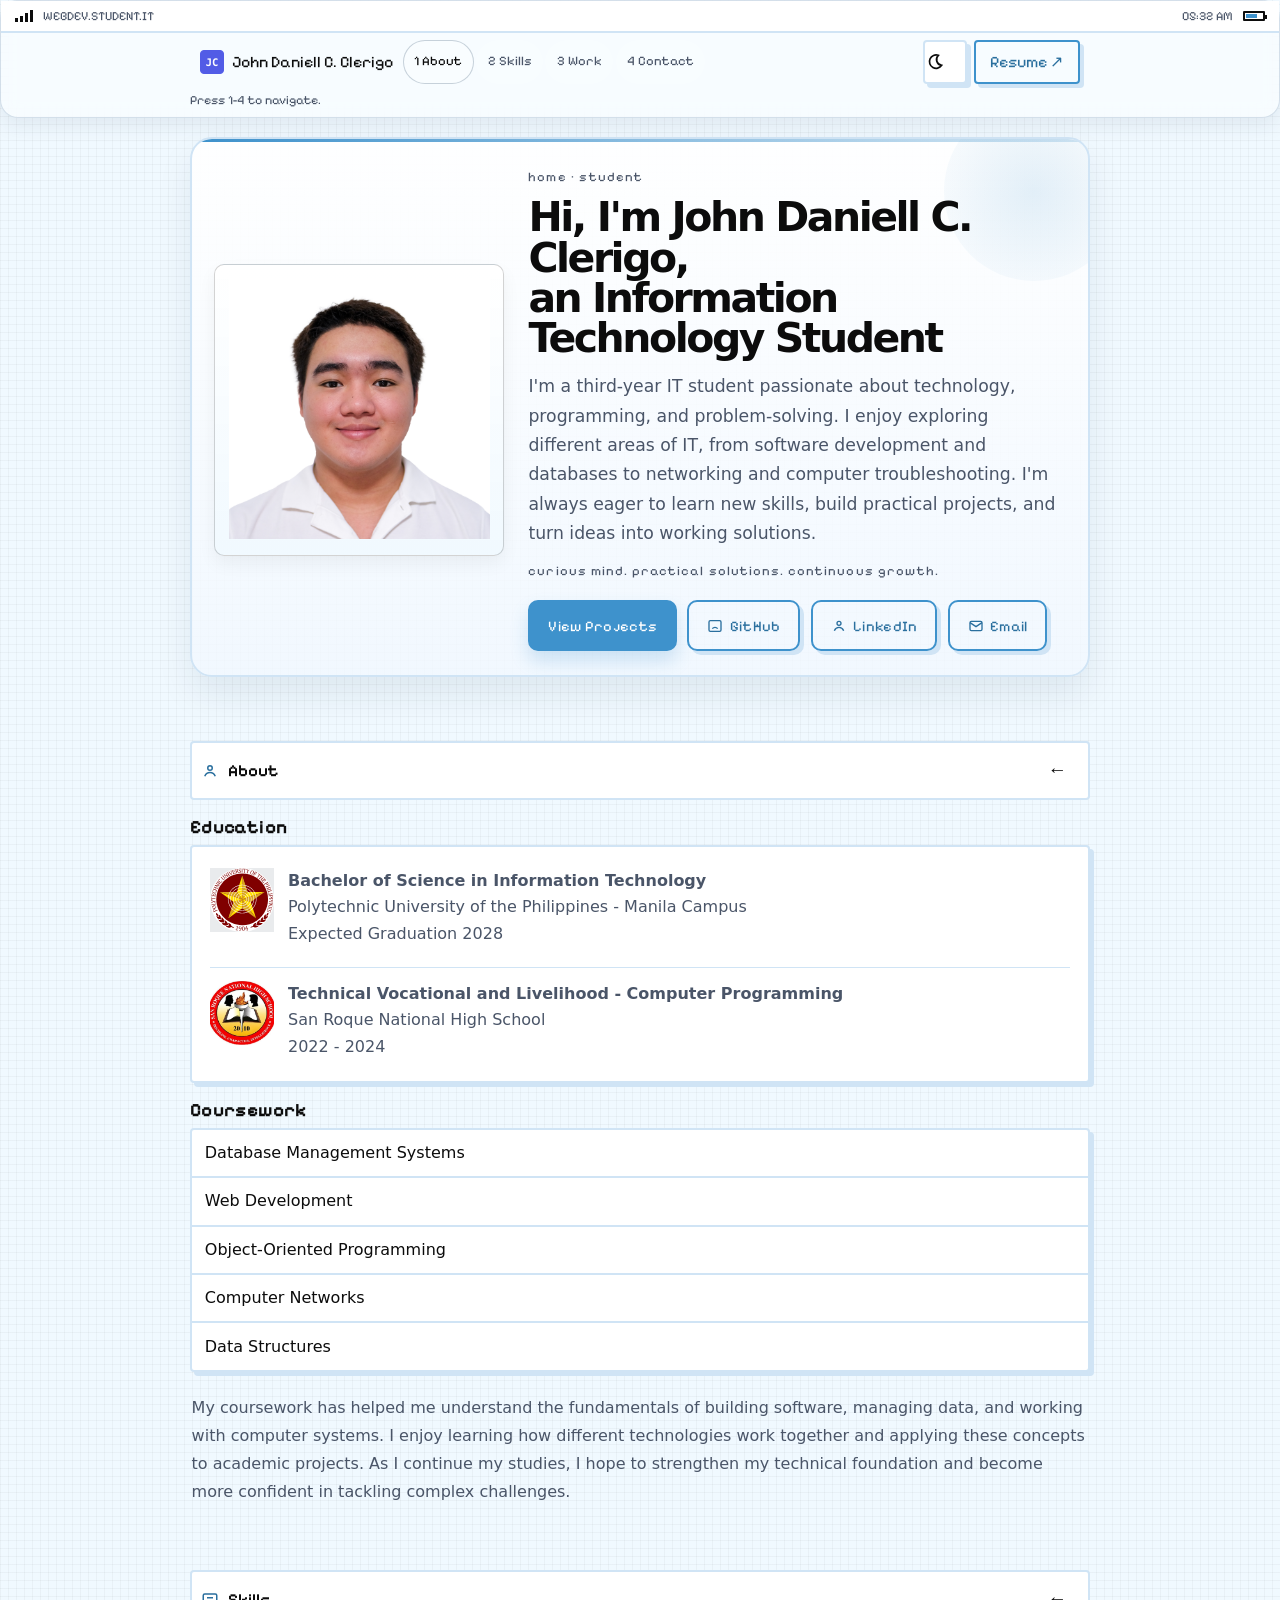
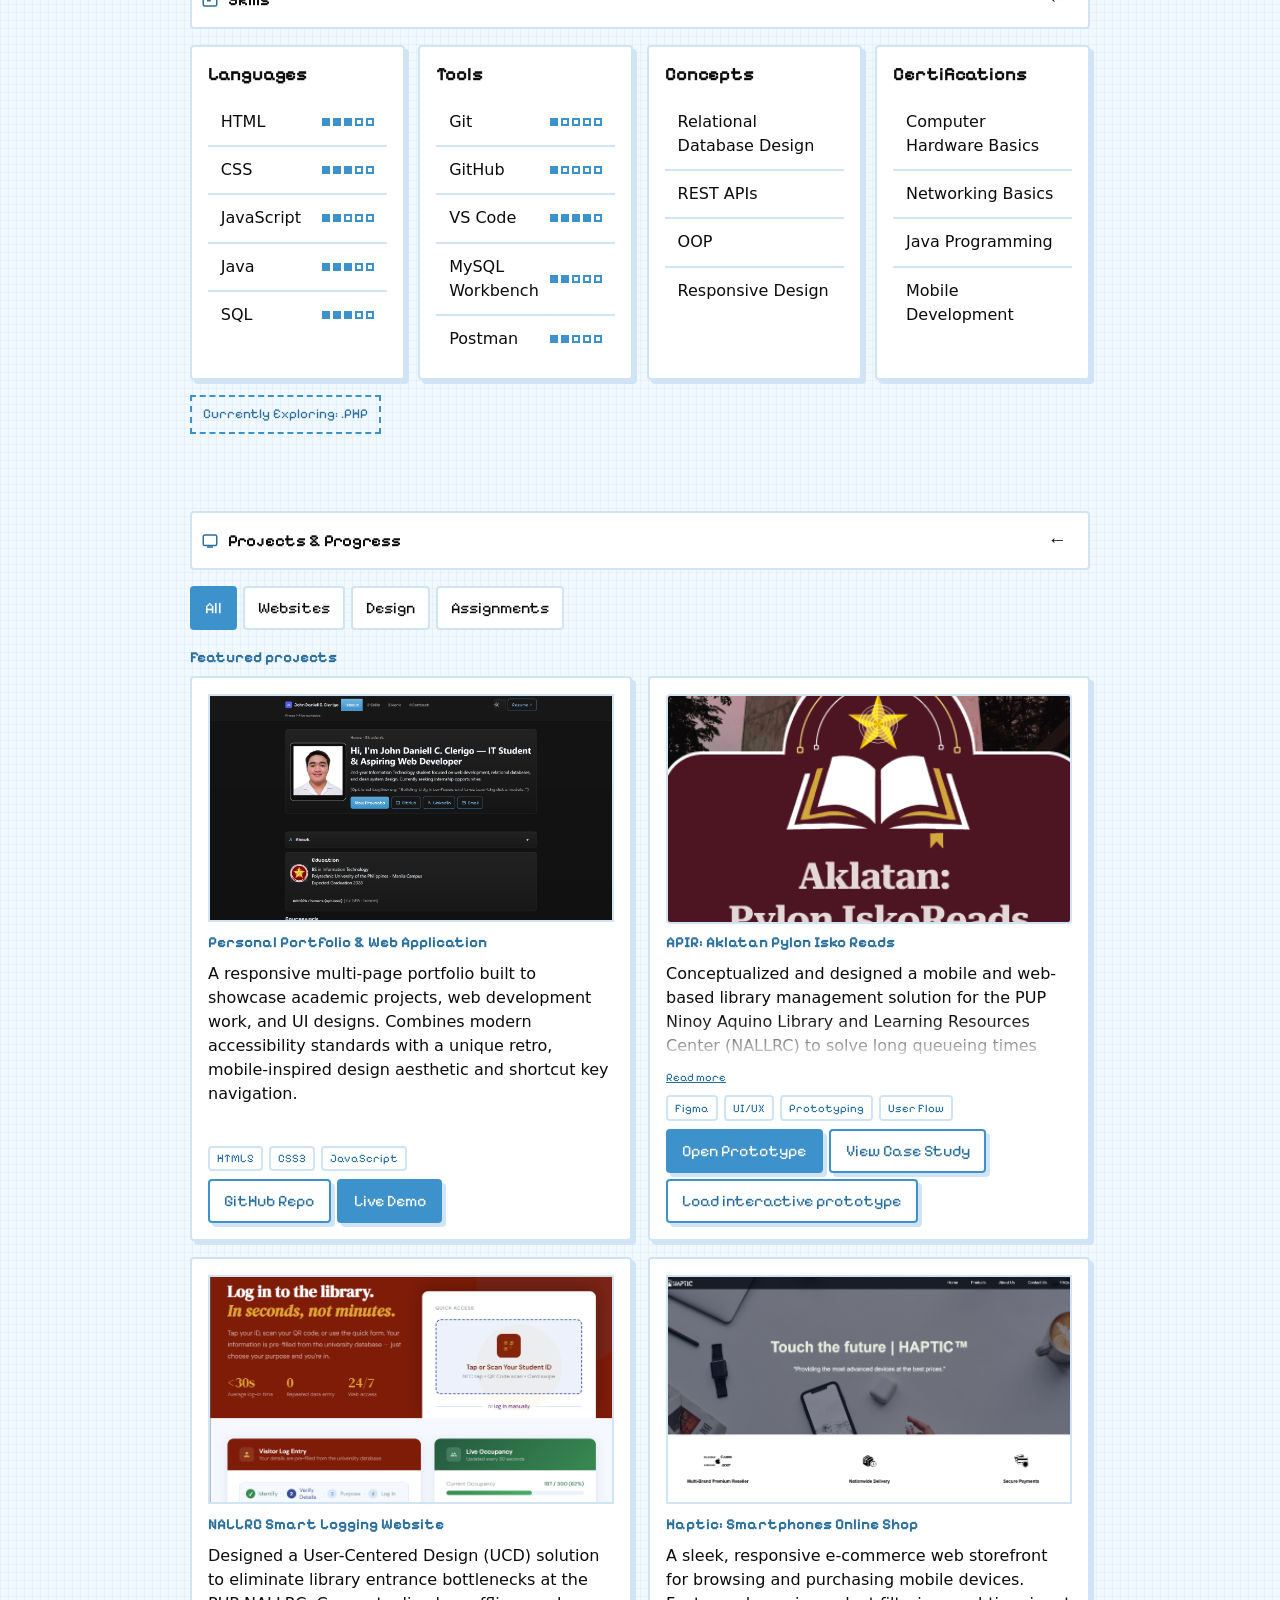
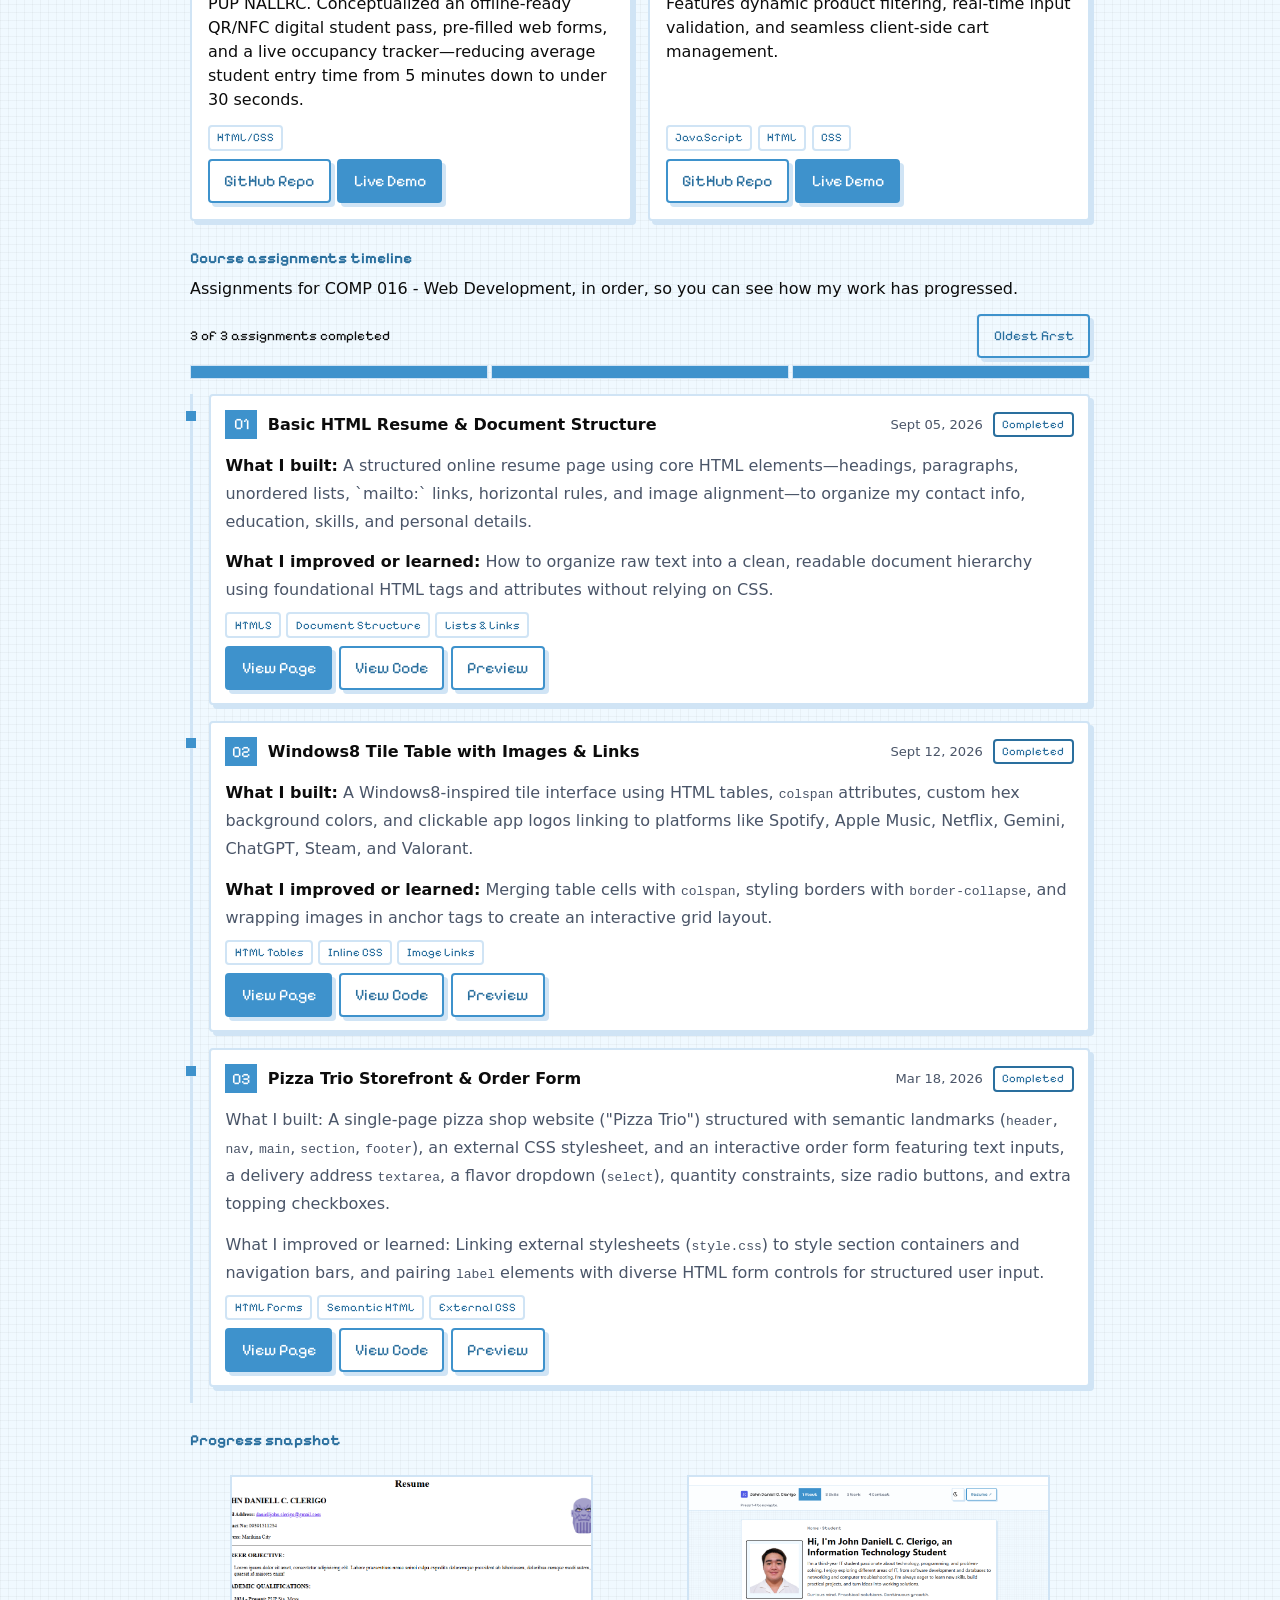
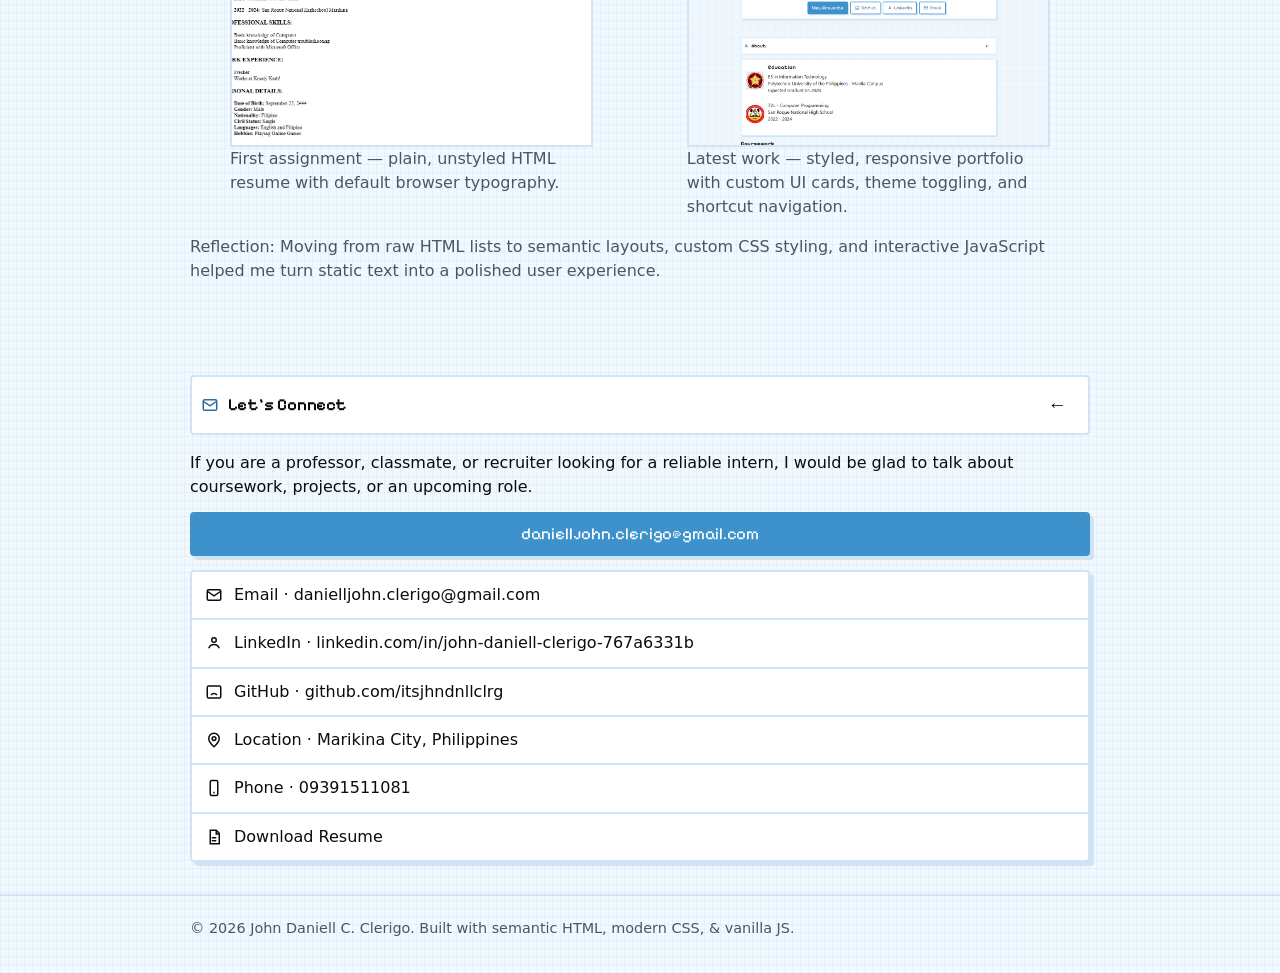
==== commit 5faa35fb: "changes some stylings" ====
--- a/index.html
+++ b/index.html
@@ -53,7 +53,8 @@
           </div>
           <div>
             <p class="pixel muted">Home · Student</p>
-            <h1 id="hero-title">Hi, I'm John DanielL C. Clerigo, an Information Technology Student</h1>
+            <h1 id="hero-title">Hi, I'm John Daniell C. Clerigo,<br>
+an Information Technology Student</h1>
             <p>I'm a third-year IT student passionate about technology, programming, and problem-solving. I enjoy exploring different areas of IT, from software development and databases to networking and computer troubleshooting. I'm always eager to learn new skills, build practical projects, and turn ideas into working solutions.</p>
             <p class="muted pixel">Curious mind. Practical solutions. Continuous growth.</p>
             <div class="hero-actions">
--- a/styles.css
+++ b/styles.css
@@ -150,17 +150,28 @@
   background: var(--accent);
 }
 
-.site-header { background: var(--card); border-bottom: var(--border-w) solid var(--border); }
+.site-header {
+  position: sticky;
+  top: 0;
+  z-index: 40;
+  background: rgba(255, 255, 255, 0.56);
+  border: 1px solid rgba(154, 176, 200, 0.38);
+  border-radius: 18px;
+  box-shadow: 0 8px 20px rgba(36, 52, 74, 0.08), inset 0 1px 0 rgba(255, 255, 255, 0.45);
+  backdrop-filter: blur(10px) saturate(140%);
+  -webkit-backdrop-filter: blur(10px) saturate(140%);
+}
 [data-theme="dark"] .site-header {
-  background: linear-gradient(#1f1f1f, #181818);
-  box-shadow: inset 0 1px 0 rgba(255, 255, 255, 0.1);
+  background: rgba(18, 22, 28, 0.52);
+  border-color: rgba(255, 255, 255, 0.08);
+  box-shadow: 0 8px 22px rgba(0, 0, 0, 0.18), inset 0 1px 0 rgba(255, 255, 255, 0.04);
 }
 
 .nav-row {
   display: flex;
   align-items: center;
   gap: 0.6rem;
-  padding: 0.45rem 0;
+  padding: 0.45rem 0.65rem;
   flex-wrap: wrap;
 }
 .logo {
@@ -186,22 +197,27 @@
   display: inline-flex;
   align-items: center;
   min-height: var(--tap);
-  padding: 0 0.7rem;
+  padding: 0.15rem 0.65rem;
   text-decoration: none;
   color: var(--muted);
   font-family: var(--font-pixel);
-  font-size: 0.92rem;
-  border: 2px solid transparent;
+  font-size: 0.82rem;
+  border: 1px solid transparent;
+  border-radius: 999px;
+  background: rgba(255, 255, 255, 0.14);
+  transition: background 0.2s ease, border-color 0.2s ease, color 0.2s ease, transform 0.2s ease;
 }
 .nav-links a[aria-current="true"],
 .nav-links a:hover {
-  color: var(--on-accent);
-  background: var(--accent);
+  color: var(--text);
+  border-color: rgba(117, 137, 158, 0.38);
+  background: rgba(255, 255, 255, 0.22);
 }
 [data-theme="dark"] .nav-links a[aria-current="true"],
 [data-theme="dark"] .nav-links a:hover {
-  background: linear-gradient(#6BB7E0, #3E92CC);
-  box-shadow: inset 0 1px 0 rgba(255, 255, 255, 0.35);
+  background: rgba(255, 255, 255, 0.06);
+  border-color: rgba(255, 255, 255, 0.12);
+  box-shadow: inset 0 1px 0 rgba(255, 255, 255, 0.08);
 }
 
 .nav-actions { display: flex; align-items: center; gap: 0.4rem; margin-left: auto; }
@@ -427,28 +443,106 @@
 /* ===== SECTIONS ===== */
 section { padding: 1.6rem 0; }
 .home-screen {
+  position: relative;
   border: var(--border-w) solid var(--border);
-  border-radius: var(--radius);
-  padding: 1rem;
-  background: var(--card);
-}
-[data-theme="light"] .home-screen { box-shadow: var(--shadow); }
+  border-radius: 22px;
+  padding: 1.6rem 1.2rem 1.45rem;
+  background: linear-gradient(180deg, rgba(255,255,255,0.96), rgba(242,248,255,0.78));
+  overflow: hidden;
+}
+.home-screen::before {
+  content: "";
+  position: absolute;
+  inset: 0 0 auto 0;
+  height: 3px;
+  background: linear-gradient(90deg, var(--accent), rgba(62,146,204,0.2));
+}
+.home-screen::after {
+  content: "";
+  position: absolute;
+  right: -36px;
+  top: -38px;
+  width: 180px;
+  height: 180px;
+  border-radius: 50%;
+  background: radial-gradient(circle, rgba(62,146,204,0.14), rgba(62,146,204,0));
+  pointer-events: none;
+}
+[data-theme="light"] .home-screen { box-shadow: 0 18px 36px rgba(19, 40, 58, 0.08); }
 [data-theme="dark"] .home-screen {
-  background: linear-gradient(#222, #151515);
+  background: linear-gradient(180deg, rgba(34,34,34,0.96), rgba(21,21,21,0.96));
   box-shadow: inset 0 1px 0 rgba(255, 255, 255, 0.14);
 }
-.hero-grid { display: grid; gap: 1rem; }
+.hero-grid {
+  position: relative;
+  z-index: 1;
+  display: grid;
+  grid-template-columns: minmax(220px, 290px) minmax(0, 1fr);
+  gap: 1.6rem;
+  align-items: center;
+}
 .wallpaper {
-  max-width: 280px;
+  max-width: 290px;
   margin: 0 auto;
-  padding: 0.7rem 0.7rem 1.1rem;
-  border: var(--border-w) solid var(--text);
+  padding: 0.85rem 0.85rem 1rem;
+  border: 1px solid rgba(12, 12, 12, 0.18);
   border-radius: 12px;
-  background: var(--bg);
-}
-[data-theme="light"] .wallpaper { border-radius: 6px; }
-.hero h1 { font-size: clamp(1.35rem, 4vw, 2rem); }
-.hero-actions { display: flex; flex-wrap: wrap; gap: 0.5rem; }
+  background: linear-gradient(180deg, rgba(255,255,255,0.9), rgba(240,249,255,0.94));
+  box-shadow: 0 8px 18px rgba(12, 12, 12, 0.05), inset 0 1px 0 rgba(255,255,255,0.85);
+}
+[data-theme="light"] .wallpaper { border-radius: 10px; }
+.hero {
+  padding-top: 1.2rem;
+}
+.hero .muted {
+  margin-bottom: 0.6rem;
+  font-size: 0.78rem;
+  letter-spacing: 0.08em;
+  text-transform: lowercase;
+  color: var(--muted);
+}
+.hero h1 {
+  margin-bottom: 0.9rem;
+  font-size: clamp(1.8rem, 3.2vw, 3.1rem);
+  line-height: 0.98;
+  letter-spacing: -0.06em;
+  max-width: 60ch;
+  font-weight: 800;
+  color: var(--text);
+}
+.hero p:not(.muted):not(.pixel) {
+  max-width: 62ch;
+  font-size: 1.08rem;
+  line-height: 1.7;
+  color: var(--muted);
+}
+.hero .muted.pixel {
+  font-size: 0.82rem;
+  letter-spacing: 0.08em;
+  color: var(--muted);
+}
+.hero-actions {
+  display: flex;
+  flex-wrap: wrap;
+  gap: 0.65rem;
+  margin-top: 1.15rem;
+}
+.hero .btn,
+.hero .btn-ghost {
+  min-height: 48px;
+  padding: 0.78rem 1.12rem;
+  border-radius: 10px;
+  font-size: 0.92rem;
+  letter-spacing: 0.02em;
+  transition: transform 0.2s ease, box-shadow 0.2s ease, filter 0.2s ease;
+}
+.hero .btn:hover,
+.hero .btn-ghost:hover {
+  transform: translateY(-1px);
+}
+.hero .btn:not(.btn-ghost) {
+  box-shadow: 0 10px 18px rgba(62, 146, 204, 0.22);
+}
 .muted { color: var(--muted); }
 .edu-heading {
   margin: 1rem 0 0.4rem;
@@ -816,16 +910,28 @@
     position: sticky;
     top: 0;
     z-index: 40;
-    background: var(--card);
+    background: rgba(255, 255, 255, 0.58);
   }
   @supports (backdrop-filter: blur(10px)) {
     .site-header {
-      background: color-mix(in srgb, var(--card) 82%, transparent);
-      backdrop-filter: blur(10px);
+      background: rgba(255, 255, 255, 0.58);
+      backdrop-filter: blur(10px) saturate(140%);
     }
     [data-theme="dark"] .site-header {
-      background: color-mix(in srgb, #181818 84%, transparent);
+      background: rgba(18, 22, 28, 0.52);
     }
+  }
+  .hero-grid {
+    grid-template-columns: minmax(250px, 290px) minmax(0, 1fr);
+    gap: 1.5rem;
+  }
+  .wallpaper {
+    width: 100%;
+    max-width: none;
+    margin: 0;
+  }
+  .home-screen {
+    padding: 1.8rem 1.4rem 1.5rem;
   }
   .featured-grid { grid-template-columns: 1fr 1fr; }
   .chips { overflow: visible; flex-wrap: wrap; }
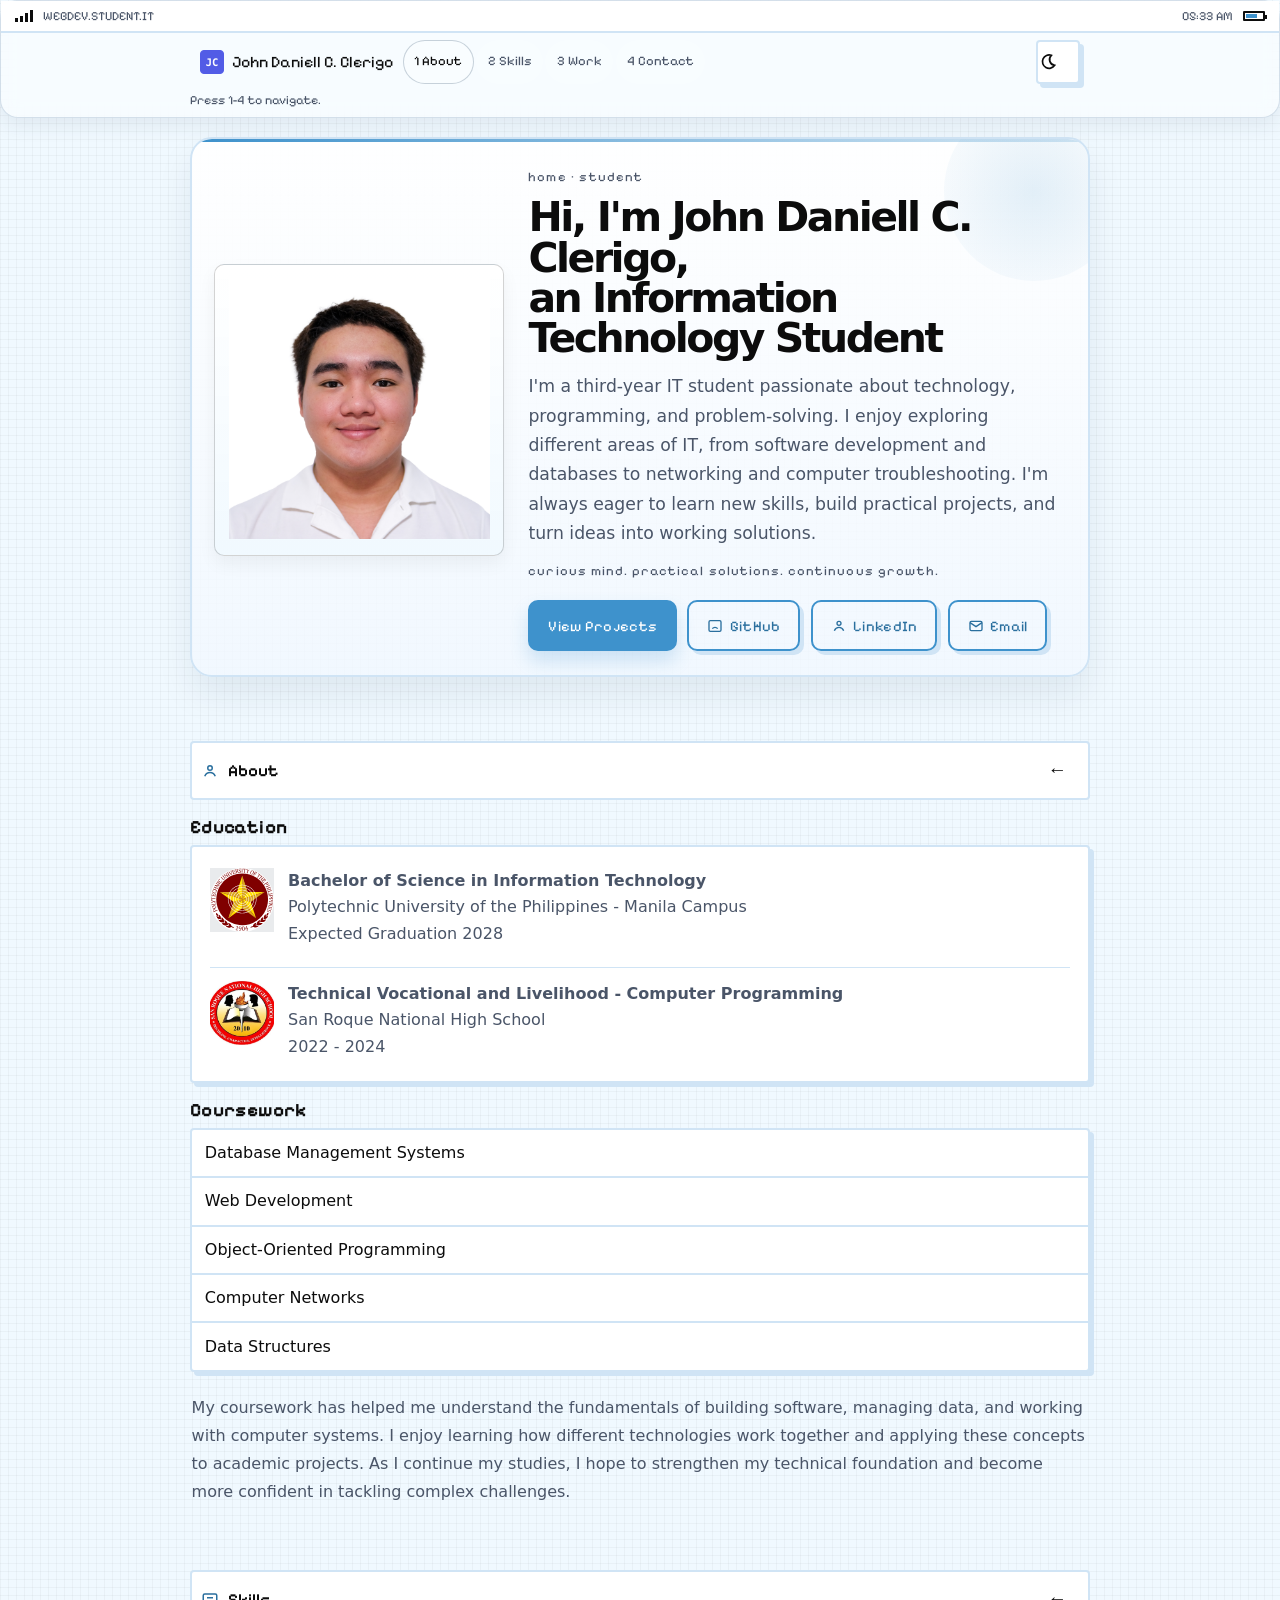
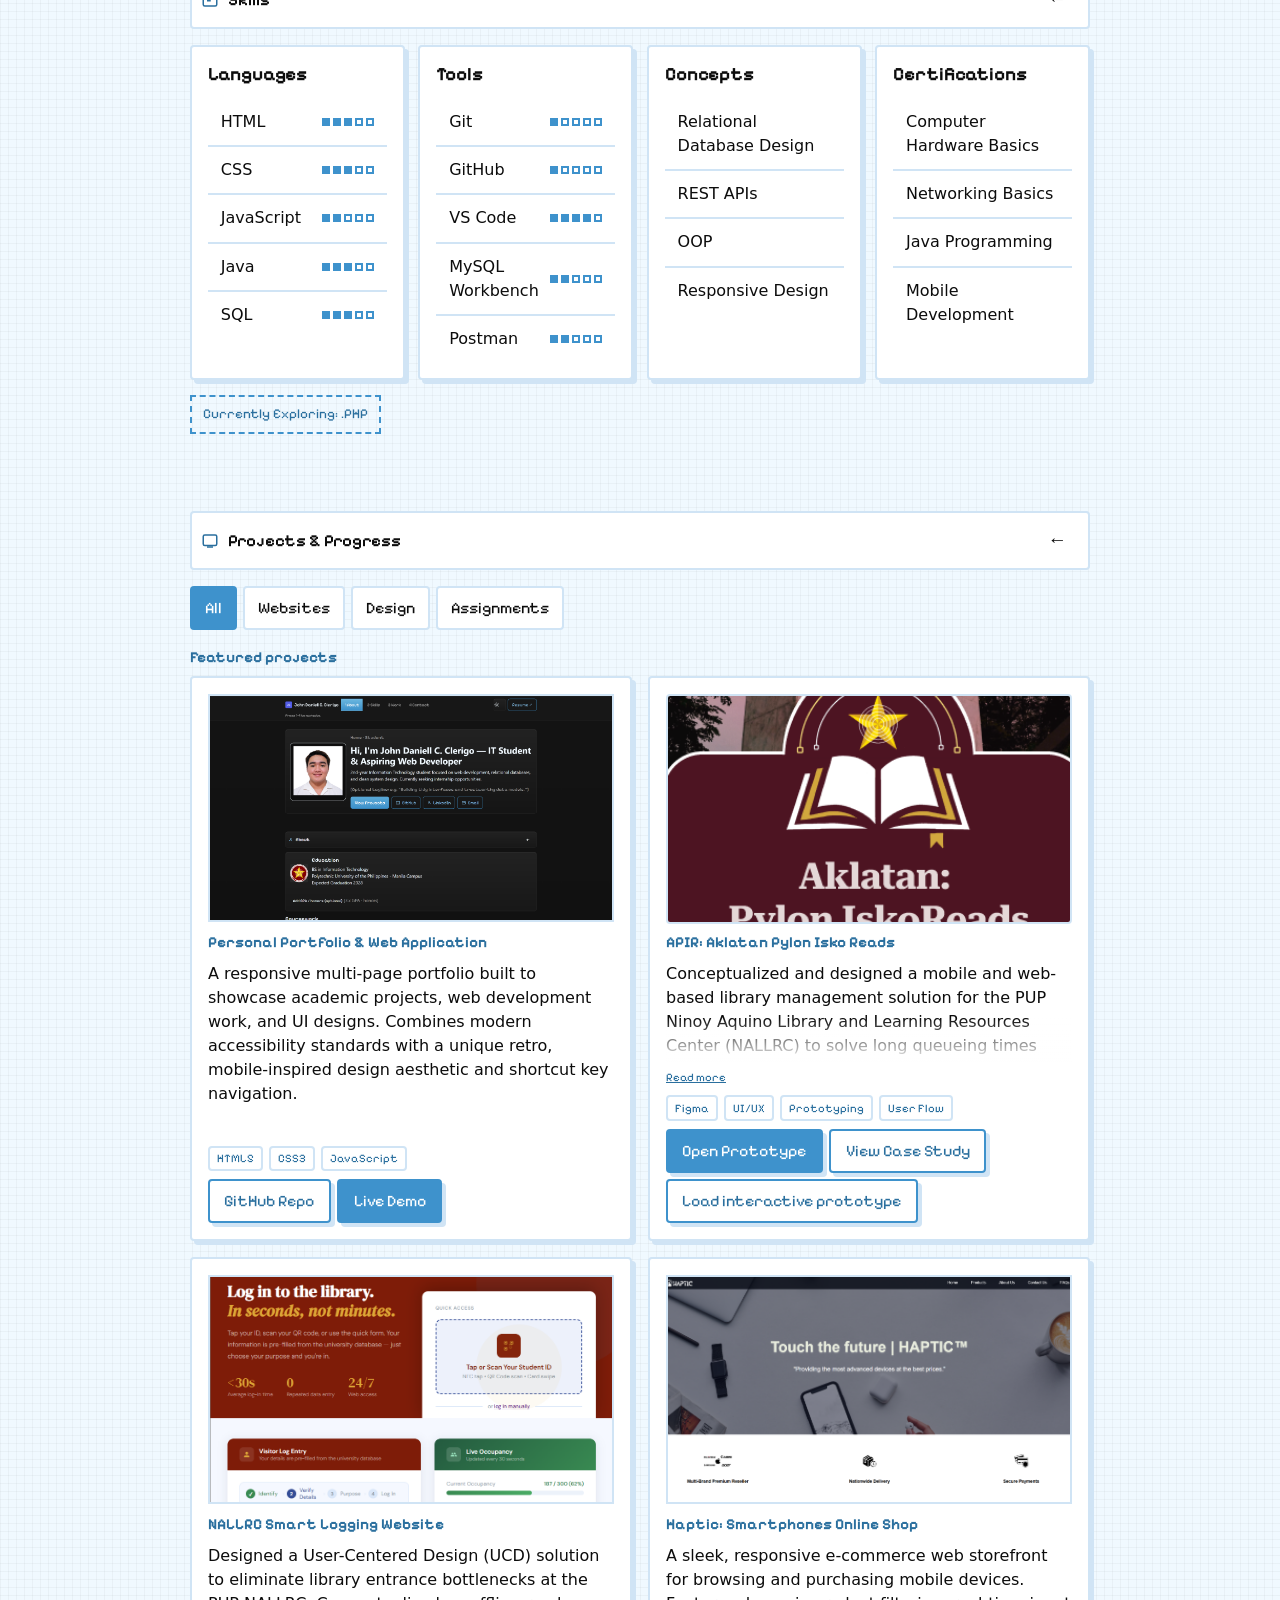
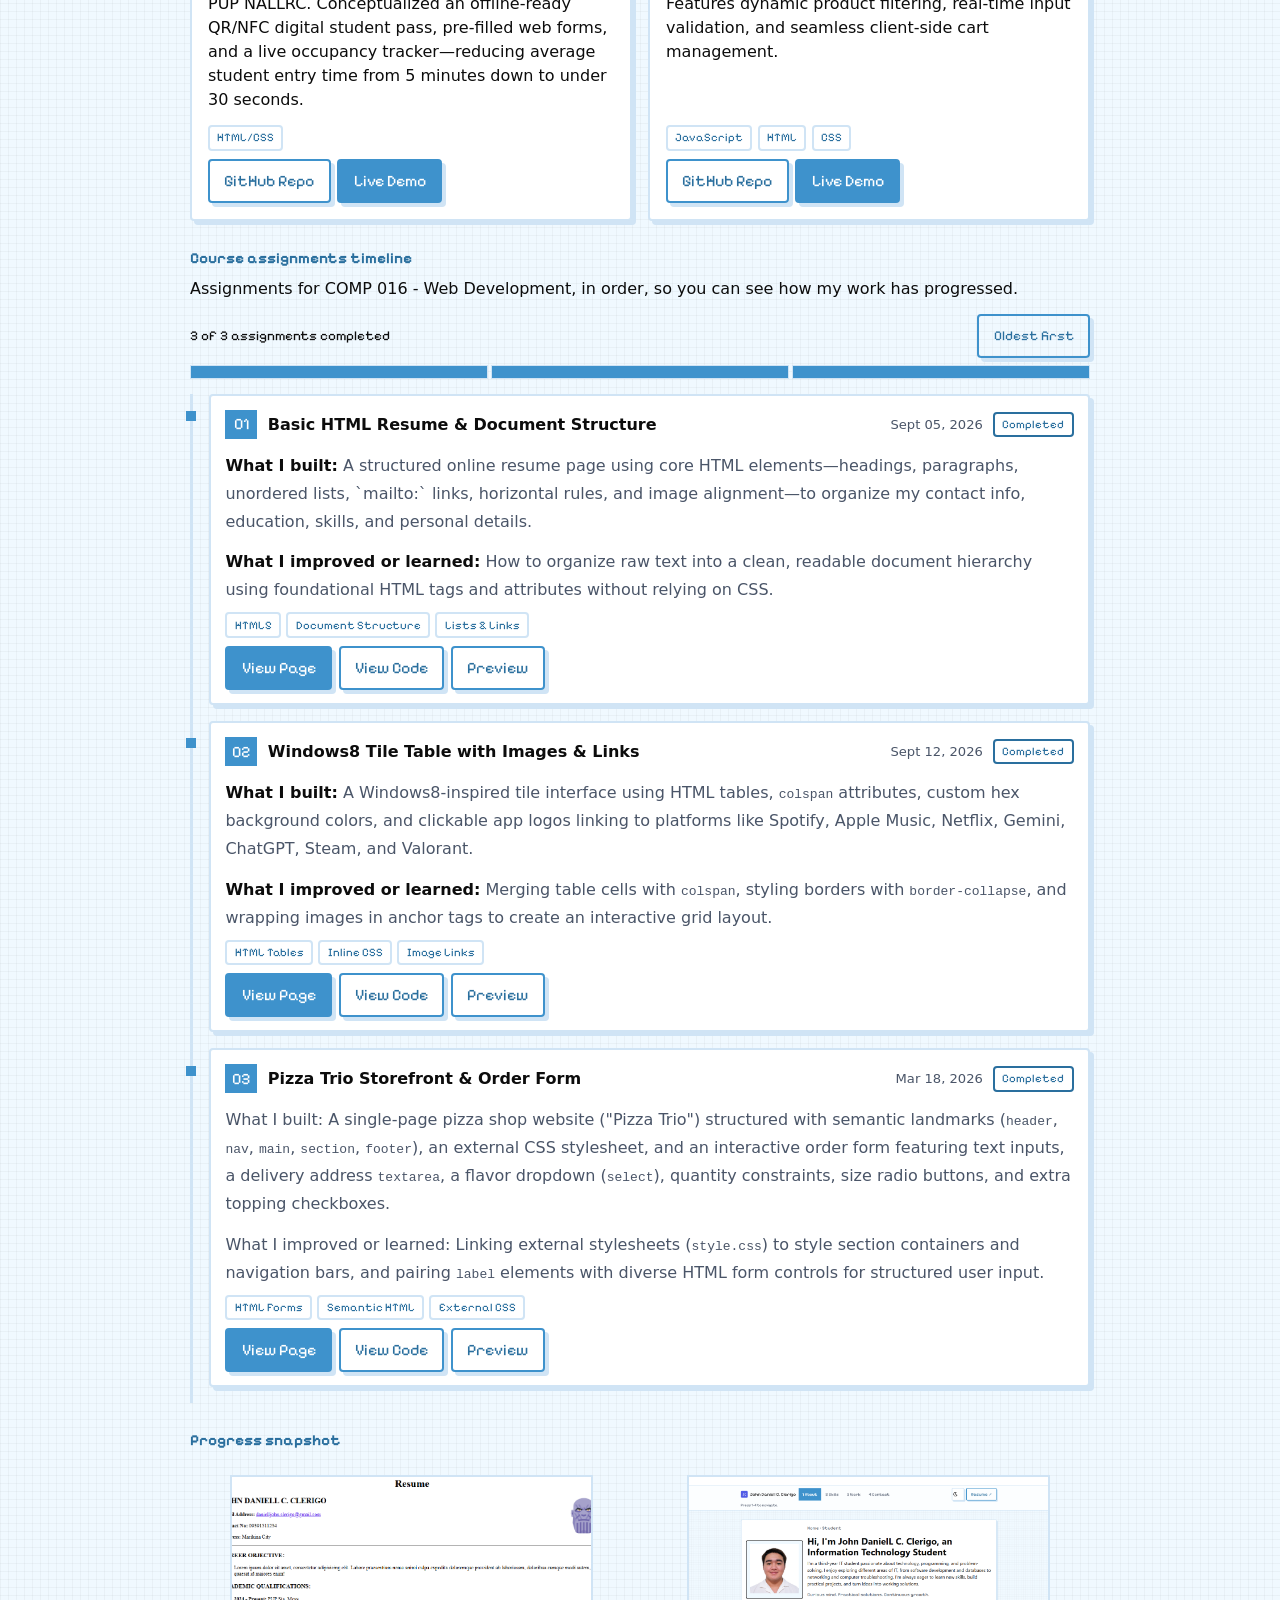
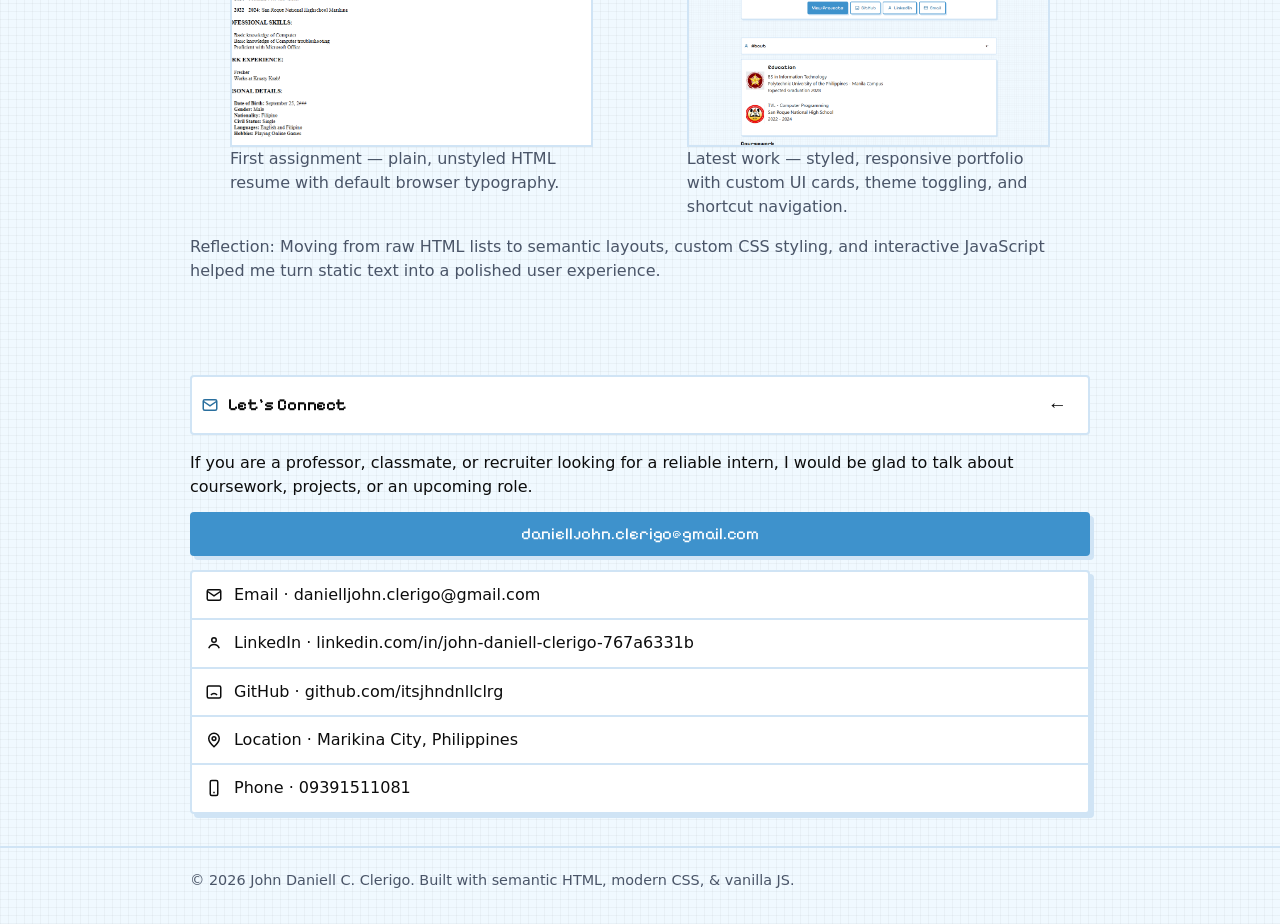
==== commit b9f6f53a: "fixed some dark and light mode styling. and fixed the hero section" ====
--- a/index.html
+++ b/index.html
@@ -37,7 +37,7 @@
             <svg class="icon-moon" width="20" height="20" viewBox="0 0 24 24" aria-hidden="true" fill="none" stroke="currentColor" stroke-width="2"><path d="M16 4a8 8 0 1 0 4 12 7 7 0 0 1-4-12z"/></svg>
             <svg class="icon-sun" width="20" height="20" viewBox="0 0 24 24" aria-hidden="true" fill="none" stroke="currentColor" stroke-width="2"><circle cx="12" cy="12" r="4"/><path d="M12 2v2M12 20v2M4 12H2M22 12h-2M5 5l1.5 1.5M17.5 17.5 19 19M19 5l-1.5 1.5M6.5 17.5 5 19"/></svg>
           </button>
-          <a class="btn btn-ghost" href="files/resume.pdf" target="_blank" rel="noopener noreferrer">Resume ↗</a>
+          <!-- <a class="btn btn-ghost" href="files/resume.pdf" target="_blank" rel="noopener noreferrer">Resume ↗</a> -->
         </div>
       </nav>
       <p class="hint">Press 1-4 to navigate.</p>
@@ -341,10 +341,10 @@
           <svg width="18" height="18" viewBox="0 0 24 24" aria-hidden="true" fill="none" stroke="currentColor" stroke-width="2"><rect x="7" y="2" width="10" height="20" rx="2"/><path d="M11 18h2"/></svg>
           <span class="row-text">Phone · 09391511081</span>
         </div>
-        <a class="row" href="files/resume.pdf" target="_blank" rel="noopener noreferrer">
+        <!-- <a class="row" href="files/resume.pdf" target="_blank" rel="noopener noreferrer">
           <svg width="18" height="18" viewBox="0 0 24 24" aria-hidden="true" fill="none" stroke="currentColor" stroke-width="2"><path d="M7 3h8l4 4v14H7z"/><path d="M15 3v5h5M9 13h6M9 17h6"/></svg>
           <span class="row-text">Download Resume</span>
-        </a>
+        </a> -->
       </div>
     </section>
   </main>
--- a/styles.css
+++ b/styles.css
@@ -855,10 +855,21 @@
   margin-top: 0.7rem;
   aspect-ratio: 16 / 9;
   border: var(--border-w) solid var(--border);
-  background: var(--bg);
+  background: linear-gradient(180deg, #ffffff, #f3f8ff);
+  overflow: hidden;
 }
 .preview-frame.open { display: block; }
-.preview-frame iframe { width: 100%; height: 100%; border: 0; }
+.preview-frame iframe {
+  width: 100%;
+  height: 100%;
+  border: 0;
+  background: #ffffff;
+  color-scheme: light;
+}
+[data-theme="dark"] .preview-frame {
+  background: linear-gradient(180deg, #ffffff, #f3f8ff);
+  border-color: rgba(62, 146, 204, 0.6);
+}
 .figma-embed { margin-top: 0.6rem; min-height: 320px; }
 .figma-embed iframe { width: 100%; min-height: 420px; border: 0; }
 
@@ -883,6 +894,18 @@
   border-radius: 18px;
   box-shadow: inset 0 1px 0 rgba(255, 255, 255, 0.18), 0 12px 32px rgba(0, 0, 0, 0.45);
   padding: 8px;
+}
+[data-theme="dark"] .menu-ui .title-bar {
+  color: #f3fbff;
+}
+[data-theme="dark"] .menu-ui .title-bar h2 {
+  color: #f3fbff;
+}
+[data-theme="dark"] .menu-ui .tb-back {
+  color: #f3fbff;
+  border: 1px solid rgba(255, 255, 255, 0.45);
+  background: rgba(255, 255, 255, 0.04);
+  box-shadow: inset 0 1px 0 rgba(255, 255, 255, 0.1);
 }
 .menu-ui { width: min(100%, 420px); border: 0; padding: 0; background: transparent; }
 .menu-ui::backdrop { background: rgba(12, 12, 12, 0.62); }
@@ -895,6 +918,20 @@
 }
 
 /* ===== MEDIA QUERIES ===== */
+@media (max-width: 767px) {
+  .hero-grid {
+    grid-template-columns: 1fr;
+    gap: 1rem;
+    align-items: start;
+  }
+  .wallpaper {
+    max-width: min(100%, 280px);
+    margin: 0 auto;
+  }
+  .hero h1 {
+    font-size: clamp(2.1rem, 10vw, 3rem);
+  }
+}
 @media (min-width: 480px) {
   .skills-grid { grid-template-columns: 1fr 1fr; }
   .ba-grid { grid-template-columns: 1fr 1fr; }
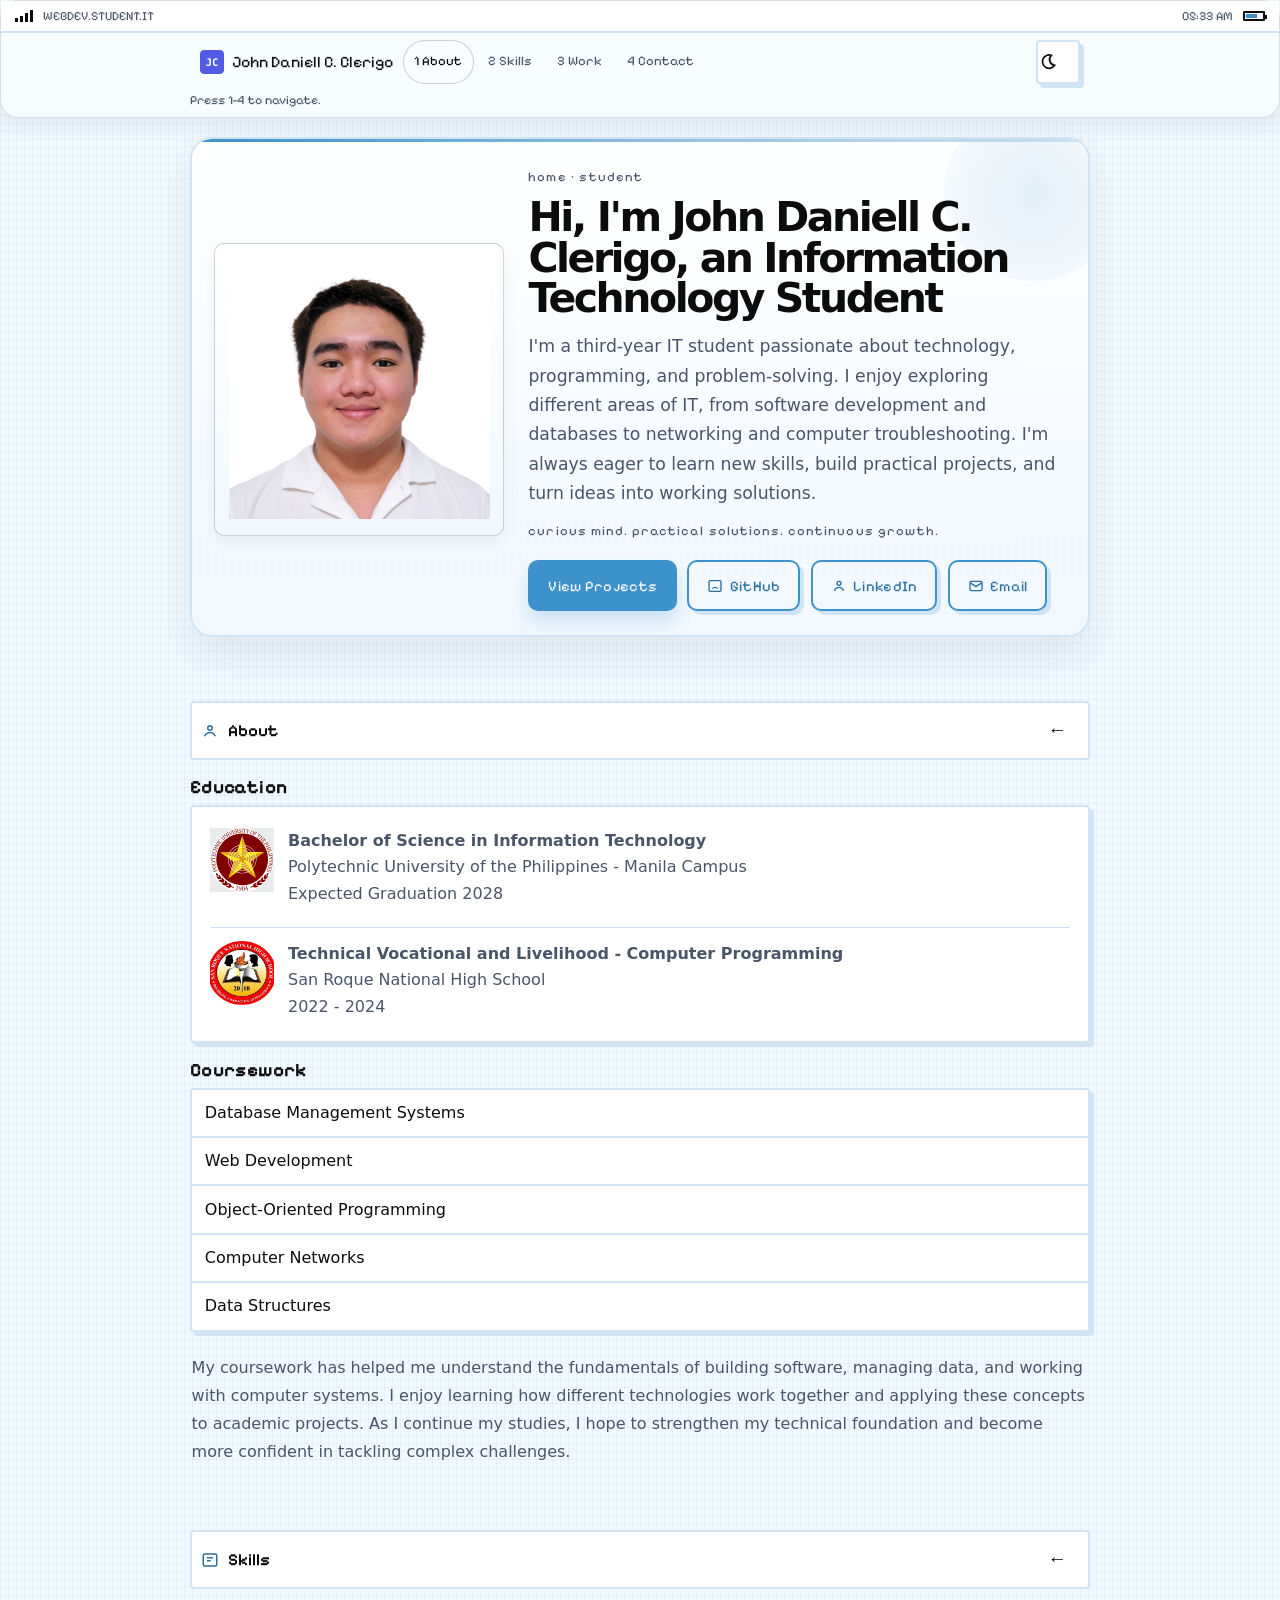
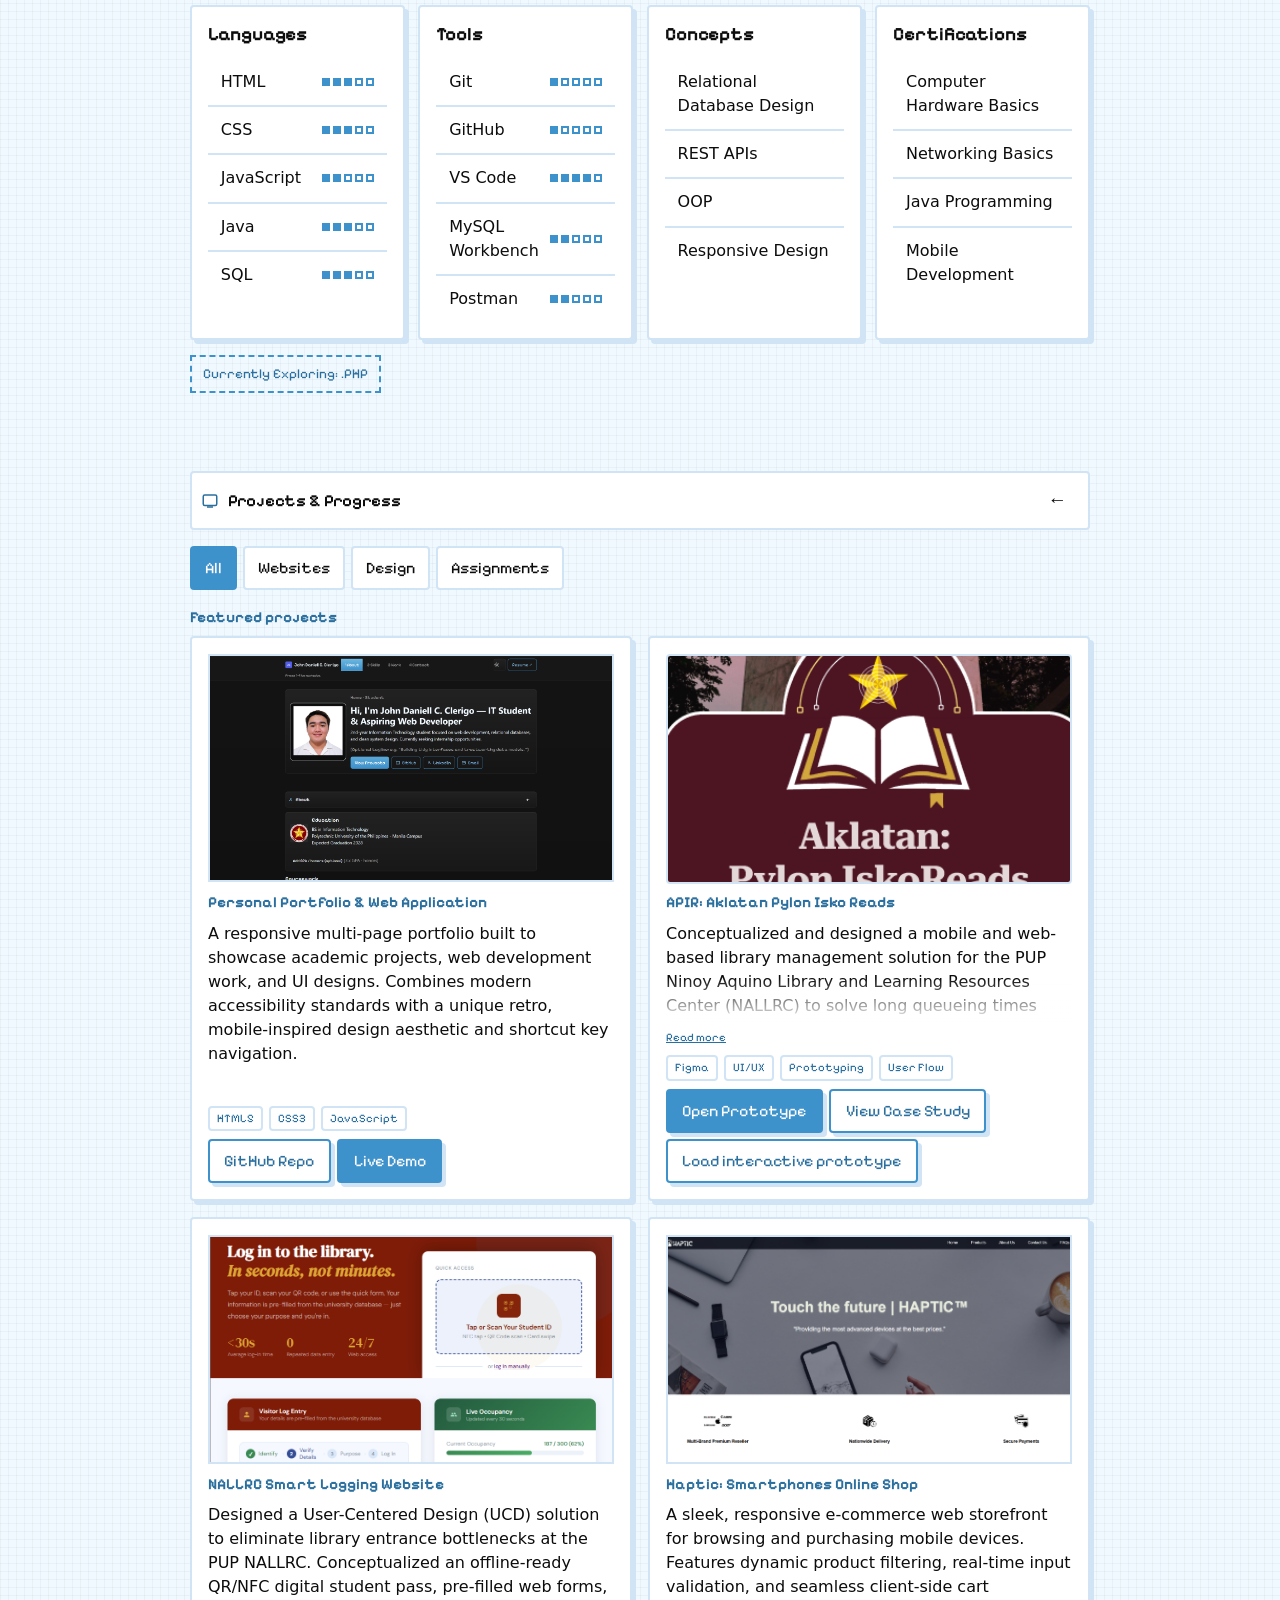
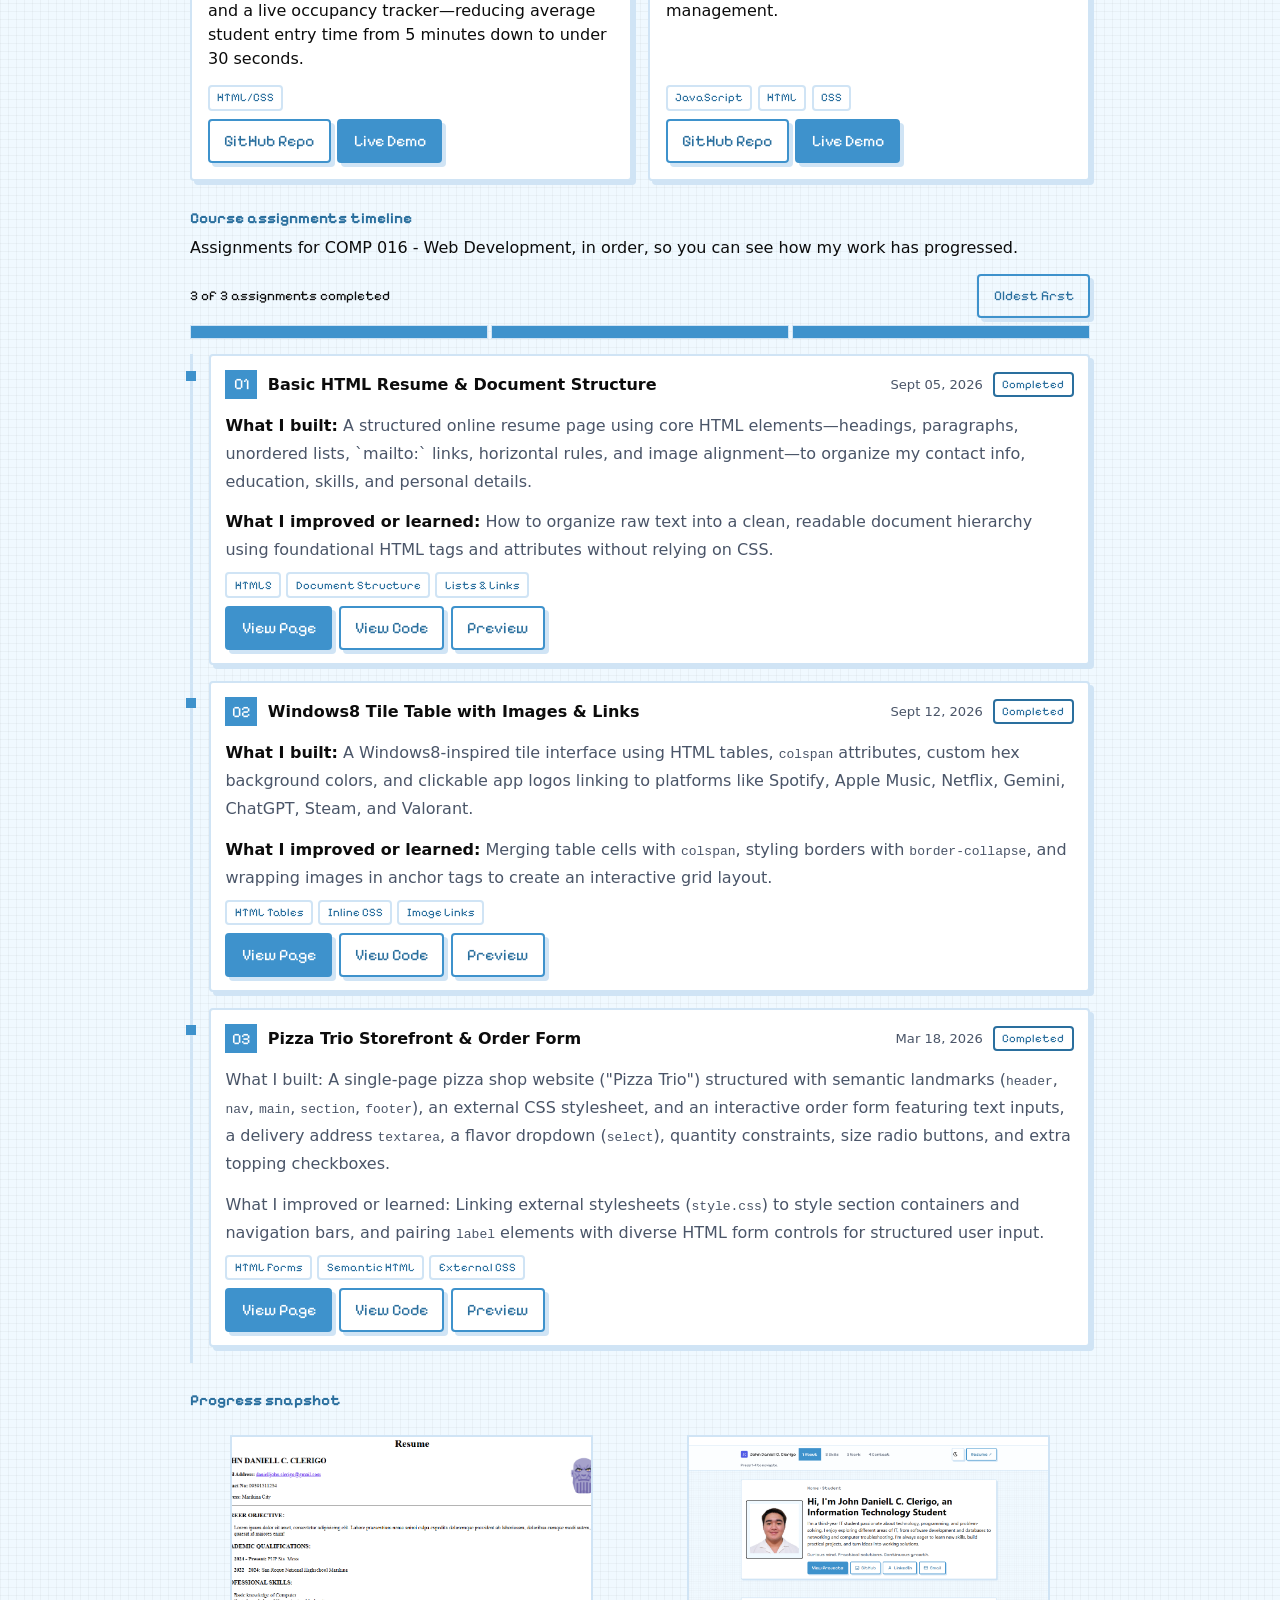
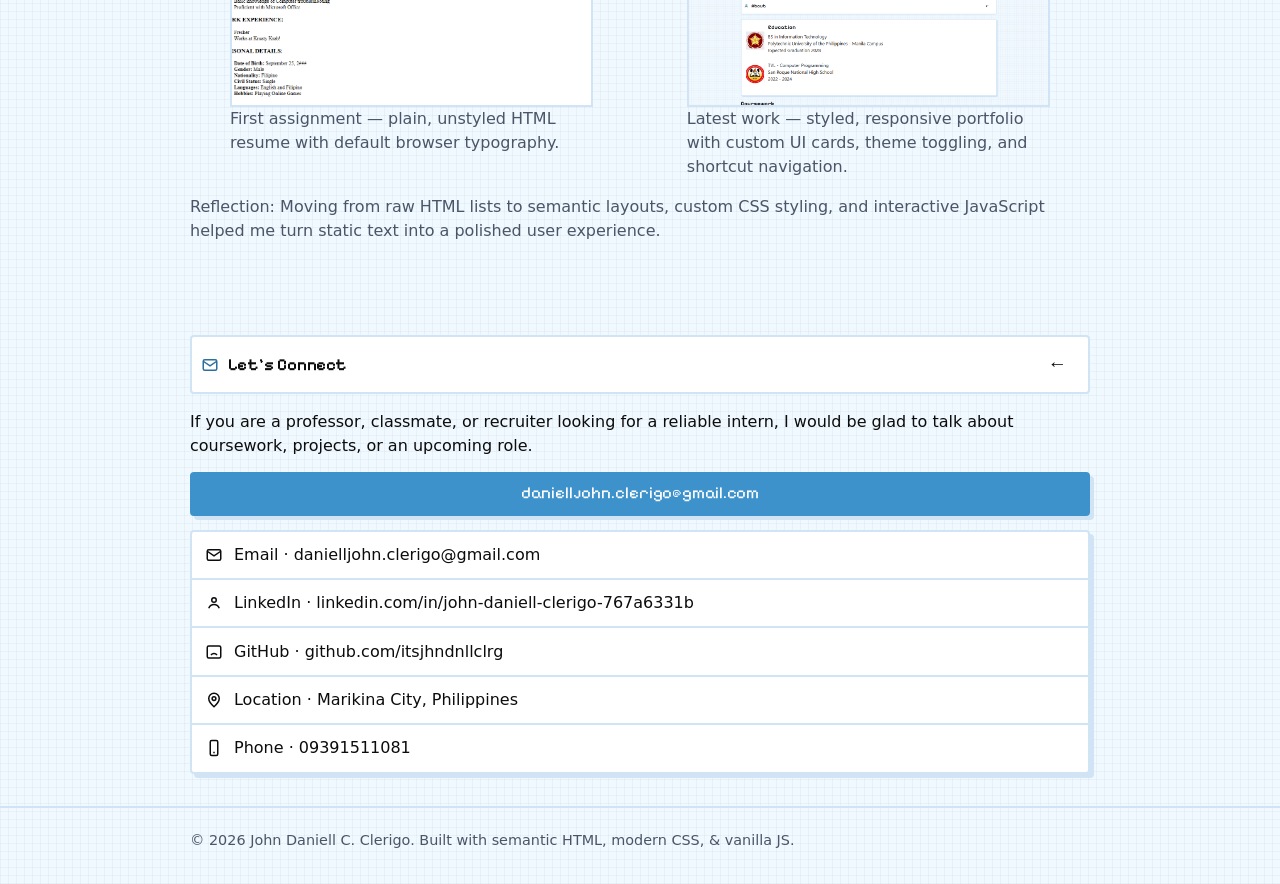
==== commit b8dd549d: "fixed some media queries" ====
--- a/index.html
+++ b/index.html
@@ -53,8 +53,10 @@
           </div>
           <div>
             <p class="pixel muted">Home · Student</p>
-            <h1 id="hero-title">Hi, I'm John Daniell C. Clerigo,<br>
-an Information Technology Student</h1>
+            <h1 id="hero-title">
+              <span class="hero-line hero-line-1">Hi, I'm John Daniell</span>
+              <span class="hero-line hero-line-2">C. Clerigo, an Information Technology Student</span>
+            </h1>
             <p>I'm a third-year IT student passionate about technology, programming, and problem-solving. I enjoy exploring different areas of IT, from software development and databases to networking and computer troubleshooting. I'm always eager to learn new skills, build practical projects, and turn ideas into working solutions.</p>
             <p class="muted pixel">Curious mind. Practical solutions. Continuous growth.</p>
             <div class="hero-actions">
--- a/styles.css
+++ b/styles.css
@@ -918,7 +918,7 @@
 }
 
 /* ===== MEDIA QUERIES ===== */
-@media (max-width: 767px) {
+@media (max-width: 480px) {
   .hero-grid {
     grid-template-columns: 1fr;
     gap: 1rem;
@@ -929,10 +929,36 @@
     margin: 0 auto;
   }
   .hero h1 {
-    font-size: clamp(2.1rem, 10vw, 3rem);
-  }
-}
-@media (min-width: 480px) {
+    font-size: clamp(1.35rem, 5.5vw, 1.8rem);
+    line-height: 1.04;
+    letter-spacing: -0.04em;
+    max-width: 100%;
+    margin-bottom: 0.7rem;
+  }
+  .hero-line {
+    display: block;
+    white-space: normal;
+  }
+  .hero-line-1 {
+    white-space: nowrap;
+  }
+  .hero p:not(.muted):not(.pixel) {
+    text-align: justify;
+  }
+  .bio-todo,
+  .phone-card > p,
+  .entry p,
+  .project-summary.is-collapsible,
+  #contact p,
+  .ba-grid figcaption,
+  .part > p.muted {
+    text-align: justify;
+  }
+  .hero-actions {
+    justify-content: center;
+  }
+}
+@media (min-width: 481px) {
   .skills-grid { grid-template-columns: 1fr 1fr; }
   .ba-grid { grid-template-columns: 1fr 1fr; }
   .hero-grid { grid-template-columns: 200px 1fr; align-items: center; }
